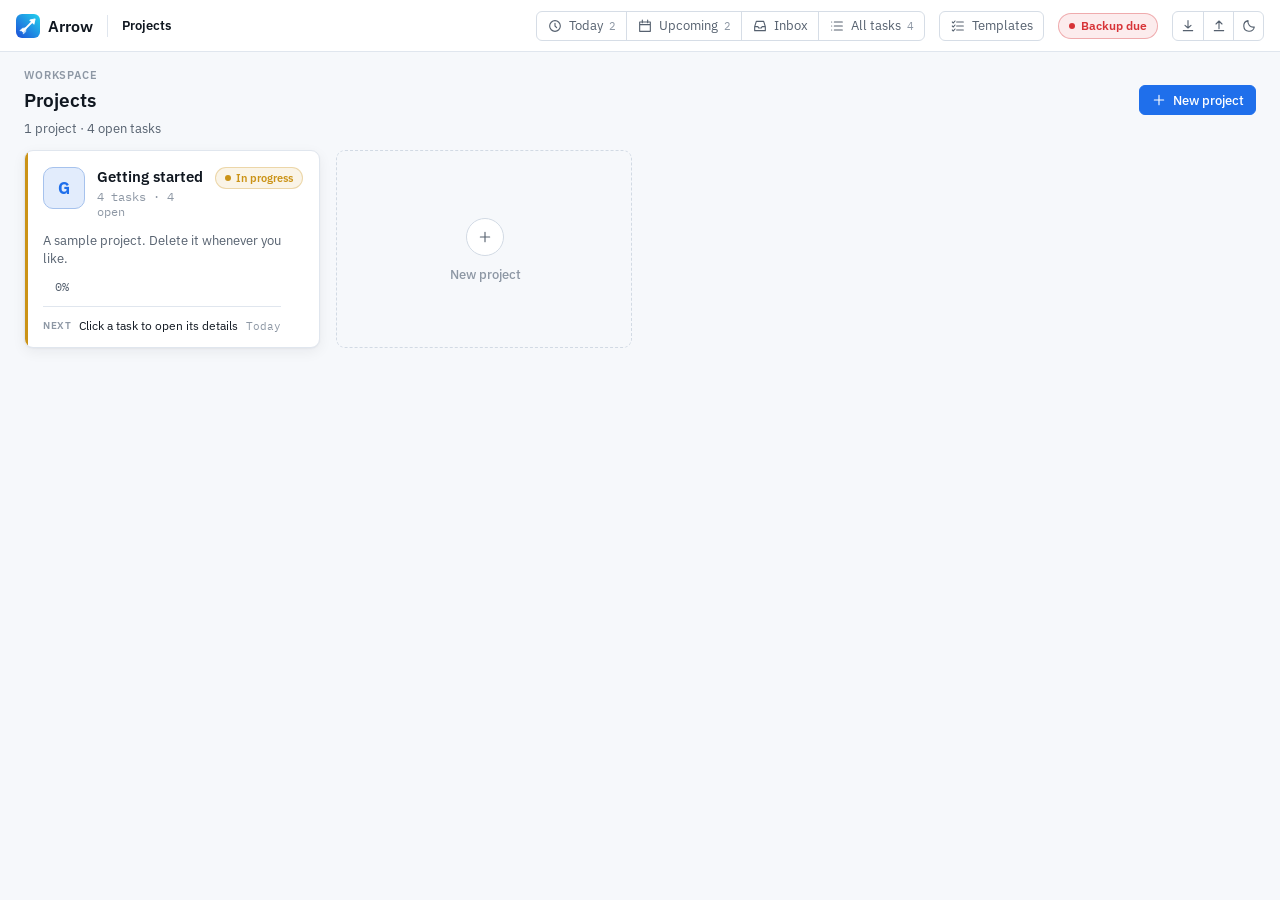
==== arrow/index.html @ cd077747 "Arrow: add effort estimates - Tasks get an Estimate and a Spent field (hours). Input accepts 4h, 1.5" ====
<!DOCTYPE html>
<html lang="en">
<head>
<meta charset="UTF-8">
<meta name="viewport" content="width=device-width, initial-scale=1.0">
<title>Arrow</title>
<link rel="icon" href="data:image/svg+xml,%3Csvg viewBox='0 0 32 32' xmlns='http://www.w3.org/2000/svg'%3E%3Cdefs%3E%3ClinearGradient id='logoGrad' x1='0' y1='1' x2='1' y2='0'%3E%3Cstop offset='0' stop-color='%231d4ed8'/%3E%3Cstop offset='1' stop-color='%2322d3ee'/%3E%3C/linearGradient%3E%3C/defs%3E%3Crect width='32' height='32' rx='8' fill='url%28%23logoGrad%29'/%3E%3Cpath d='M9.2 22.8L22 10' stroke='%23fff' stroke-width='2.4' stroke-linecap='round'/%3E%3Cpath d='M25.5 6.5l-1.6 7.2-5.6-5.6z' fill='%23fff' stroke='%23fff' stroke-width='1.2' stroke-linejoin='round'/%3E%3Cpath d='M13.8 18.2L8.2 19.2 5.2 22.2 9.2 22.8z' fill='%23fff' stroke='%23fff' stroke-width='.8' stroke-linejoin='round'/%3E%3Cpath d='M13.8 18.2L12.8 23.8 9.8 26.8 9.2 22.8z' fill='%23fff' fill-opacity='.72' stroke='%23fff' stroke-opacity='.72' stroke-width='.8' stroke-linejoin='round'/%3E%3C/svg%3E">
<!-- Arrow — offline project & task manager.
     One self-contained file: no network, no build step. Data lives in this
     browser's localStorage; use Export backup for a file copy. -->
<!-- IBM Plex Sans + Mono (latin), embedded so the app needs no network. SIL Open Font License 1.1, see FONTS-LICENSE.txt. -->
<style id="plexFonts">
@font-face{font-family:'IBM Plex Sans';font-style:normal;font-weight:400;font-display:swap;src:url([data-uri]) format('woff2');}
@font-face{font-family:'IBM Plex Sans';font-style:normal;font-weight:500;font-display:swap;src:url([data-uri]) format('woff2');}
@font-face{font-family:'IBM Plex Sans';font-style:normal;font-weight:600;font-display:swap;src:url([data-uri]) format('woff2');}
@font-face{font-family:'IBM Plex Sans';font-style:normal;font-weight:700;font-display:swap;src:url([data-uri]) format('woff2');}
@font-face{font-family:'IBM Plex Mono';font-style:normal;font-weight:400;font-display:swap;src:url([data-uri]) format('woff2');}
@font-face{font-family:'IBM Plex Mono';font-style:normal;font-weight:500;font-display:swap;src:url([data-uri]) format('woff2');}
@font-face{font-family:'IBM Plex Mono';font-style:normal;font-weight:600;font-display:swap;src:url([data-uri]) format('woff2');}
</style>
<style>
/* ============================================
   DATUM DESIGN TOKENS (shared with Axon)
   ============================================ */
:root {
  --bg:#eef2f7; --canvas:#f6f8fb; --surface:#ffffff; --surface-2:#f1f4f8; --surface-3:#e8edf3;
  --border:#e0e6ee; --border-2:#d2dae4;
  --ink:#101720; --ink-2:#56616f; --ink-3:#8d97a4;
  --accent:#1f6feb; --accent-2:#1559c4; --accent-soft:#e7f0fe; --on-accent:#ffffff;
  --ctl:#ffffff; --ctl-border:#d6dde6; --ctl-hover:#f2f5f9;
  --radius:9px; --radius-sm:6px;
  --shadow-card:0 1px 2px rgba(16,23,32,.04), 0 4px 14px rgba(16,23,32,.06);
  --shadow-pop:0 8px 30px rgba(16,23,32,.14);
  --font-sans:'IBM Plex Sans','Segoe UI',system-ui,-apple-system,Roboto,sans-serif;
  --font-mono:'IBM Plex Mono',Consolas,'Courier New',ui-monospace,monospace;

  --st-todo:#8d97a4;
  --st-doing:oklch(0.70 0.14 80);
  --st-blocked:oklch(0.60 0.20 25);
  --st-done:oklch(0.62 0.14 150);
  --pr-1:#6b8bb3; --pr-2:oklch(0.72 0.13 85); --pr-3:oklch(0.66 0.15 55); --pr-4:oklch(0.60 0.20 25);
  --danger:oklch(0.58 0.20 25);
  --st-orphan:oklch(0.58 0.16 300);
  --tree-bg:#fbfcfe; --grid-strong:rgba(31,111,235,.10); --link:#aeb9c7; --node-fill:#ffffff; --node-text:#16202c;
  --lv1-bar:oklch(0.60 0.13 150); --lv1-fill:oklch(0.95 0.045 150);
  --lv2-bar:oklch(0.58 0.15 300); --lv2-fill:oklch(0.95 0.045 300);
  --lv3-bar:oklch(0.58 0.14 245); --lv3-fill:oklch(0.95 0.045 245);
  --lv4-bar:oklch(0.60 0.11 190); --lv4-fill:oklch(0.95 0.045 190);
  --tl-weekend:rgba(16,23,32,.035); --tl-grid:rgba(16,23,32,.06);
}
[data-theme="dark"] {
  --bg:#0c1119; --canvas:#0e141d; --surface:#141c28; --surface-2:#1a2433; --surface-3:#22303f;
  --border:#26303f; --border-2:#33445a;
  --ink:#e8eef7; --ink-2:#9aabc1; --ink-3:#65758c;
  --accent:#4f9df3; --accent-2:#75b4f7; --accent-soft:rgba(79,157,243,.14); --on-accent:#08111f;
  --ctl:#1a2433; --ctl-border:#2c3a4d; --ctl-hover:#22303f;
  --shadow-card:0 1px 0 rgba(255,255,255,.03), 0 8px 26px rgba(0,0,0,.45);
  --shadow-pop:0 12px 40px rgba(0,0,0,.6);
  --st-todo:#65758c; --danger:oklch(0.68 0.18 25);
  --tree-bg:#0b1018; --grid-strong:rgba(99,150,210,.16); --link:#3a4c63; --node-fill:#16202e; --node-text:#e8eef7;
  --lv1-fill:oklch(0.30 0.06 150); --lv1-bar:oklch(0.70 0.15 150);
  --lv2-fill:oklch(0.30 0.06 300); --lv2-bar:oklch(0.70 0.16 300);
  --lv3-fill:oklch(0.30 0.06 245); --lv3-bar:oklch(0.72 0.15 245);
  --lv4-fill:oklch(0.30 0.05 190); --lv4-bar:oklch(0.72 0.12 190);
  --tl-weekend:rgba(255,255,255,.025); --tl-grid:rgba(255,255,255,.05);
}

* { margin:0; padding:0; box-sizing:border-box; }
html, body { height:100%; }
body { font-family:var(--font-sans); font-size:13px; background:var(--bg); color:var(--ink); overflow:hidden; }
button, input, select, textarea { font:inherit; color:inherit; }
.mono { font-family:var(--font-mono); }
svg.i { width:16px; height:16px; flex:none; vertical-align:middle; }

.app { display:flex; height:100vh; }

/* ---------- app bar (Axon-style header) ---------- */
.app { flex-direction:column; }
.appbar { height:52px; flex:none; display:flex; align-items:center; gap:14px; padding:0 16px; background:var(--surface); border-bottom:1px solid var(--border); min-width:0; }
.brand { display:flex; align-items:center; gap:8px; font-weight:600; font-size:16px; background:none; border:0; cursor:pointer; color:var(--ink); padding:0; }
.brand .logo { width:24px; height:24px; display:block; flex:none; }
.brand .logo svg { display:block; width:24px; height:24px; }
.vsep { width:1px; height:22px; background:var(--border); flex:none; }
.crumbs { display:flex; align-items:center; gap:8px; min-width:0; font-size:13px; color:var(--ink-2); }
.crumbs button { background:none; border:0; color:var(--ink-2); cursor:pointer; display:inline-flex; align-items:center; gap:5px; padding:4px 6px; border-radius:var(--radius-sm); white-space:nowrap; }
.crumbs button:hover { background:var(--ctl-hover); color:var(--ink); }
.crumbs .chev { color:var(--ink-3); display:inline-flex; } .crumbs .chev svg { width:13px; height:13px; }
.crumbs .cur { color:var(--ink); font-weight:600; overflow:hidden; text-overflow:ellipsis; white-space:nowrap; min-width:0; }
.appbar .grow { flex:1; }
.cluster { display:inline-flex; align-items:stretch; border:1px solid var(--ctl-border); border-radius:var(--radius-sm); background:var(--ctl); overflow:hidden; height:30px; flex:none; }
.cluster > button { border:0; background:none; display:inline-flex; align-items:center; gap:6px; padding:0 10px; color:var(--ink-2); cursor:pointer; font-size:13px; white-space:nowrap; }
.cluster > button + button { border-left:1px solid var(--ctl-border); }
.cluster > button:hover { background:var(--ctl-hover); color:var(--ink); }
.cluster > button.on { background:var(--accent-soft); color:var(--accent); font-weight:500; }
.cluster > button.ib { width:30px; padding:0; justify-content:center; }
.cluster .n { font-family:var(--font-mono); font-size:11px; color:var(--ink-3); }
.cluster .n.warn { color:var(--danger); font-weight:600; }
.cluster > button.on .n { color:var(--accent); }
.savepill { display:inline-flex; align-items:center; gap:6px; height:26px; padding:0 10px; border-radius:100px; font-size:11.5px; font-weight:600; border:1px solid color-mix(in srgb, var(--st-done) 35%, transparent); background:color-mix(in srgb, var(--st-done) 10%, transparent); color:var(--st-done); cursor:pointer; white-space:nowrap; }
.savepill::before { content:''; width:6px; height:6px; border-radius:50%; background:currentColor; }
.savepill.warn { color:var(--danger); border-color:color-mix(in srgb, var(--danger) 35%, transparent); background:color-mix(in srgb, var(--danger) 9%, transparent); }
.dot { width:10px; height:10px; border-radius:3px; flex:none; }
.cluster > button.nag { position:relative; }
.cluster > button.nag::after { content:''; position:absolute; top:5px; right:5px; width:6px; height:6px; border-radius:50%; background:var(--danger); display:none; }
.body { flex:1; display:flex; min-height:0; }

/* ---------- controls ---------- */
.btn { display:inline-flex; align-items:center; gap:6px; height:30px; padding:0 11px; border:1px solid var(--ctl-border); background:var(--ctl); border-radius:var(--radius-sm); cursor:pointer; white-space:nowrap; }
.btn:hover { background:var(--ctl-hover); }
.btn.primary { background:var(--accent); border-color:var(--accent); color:var(--on-accent); font-weight:500; }
.btn.primary:hover { background:var(--accent-2); border-color:var(--accent-2); }
.btn.ghost { border-color:transparent; background:none; color:var(--ink-2); }
.btn.ghost:hover { background:var(--ctl-hover); color:var(--ink); }
.btn.danger { color:var(--danger); }
.btn.sm { height:28px; padding:0 9px; font-size:12.5px; }
.btn.icon { width:30px; padding:0; justify-content:center; } .btn.sm.icon { width:28px; }
.btn.flex { flex:1; justify-content:center; }
.seg { display:inline-flex; border:1px solid var(--ctl-border); border-radius:var(--radius-sm); overflow:hidden; background:var(--ctl); height:30px; }
.seg button { border:0; background:none; padding:0 10px; cursor:pointer; display:inline-flex; align-items:center; gap:5px; color:var(--ink-2); }
.seg button + button { border-left:1px solid var(--ctl-border); }
.seg button.on { background:var(--accent-soft); color:var(--accent); }
.input, select.input, textarea.input { border:1px solid var(--ctl-border); background:var(--ctl); border-radius:var(--radius-sm); padding:0 9px; height:30px; outline:none; min-width:0; }
textarea.input { height:auto; padding:7px 9px; }
.input:focus { border-color:var(--accent); box-shadow:0 0 0 3px var(--accent-soft); }
textarea.input { resize:vertical; min-height:90px; line-height:1.45; width:100%; }
label.lbl { display:block; font-size:10px; font-weight:600; letter-spacing:.06em; text-transform:uppercase; color:var(--ink-3); margin-bottom:5px; }

/* ---------- main ---------- */
.main { flex:1; min-width:0; display:flex; flex-direction:column; background:var(--canvas); }
.topbar { padding:16px 24px 0; display:flex; flex-direction:column; gap:9px; }
.eyebrow { font-size:10.5px; font-weight:600; letter-spacing:.08em; text-transform:uppercase; color:var(--ink-3); margin-bottom:-6px; }
.title-row { display:flex; align-items:center; gap:10px; min-width:0; }
.title-row h1 { font-size:19px; font-weight:600; min-width:0; overflow:hidden; text-overflow:ellipsis; white-space:nowrap; }
.title-row .sub { color:var(--ink-2); font-size:12.5px; white-space:nowrap; }
.head-sub { color:var(--ink-2); font-size:12.5px; margin-top:-4px; }
.title-row .spacer { flex:1; }
.proj-line { display:flex; flex-wrap:wrap; align-items:center; gap:6px 18px; }
.proj-desc { color:var(--ink-2); font-size:12.5px; line-height:1.45; overflow:hidden; text-overflow:ellipsis; white-space:nowrap; max-width:60ch; }
.progress { display:flex; align-items:center; gap:10px; font-size:12px; color:var(--ink-3); font-family:var(--font-mono); }
.progress .bar { display:block; width:160px; height:4px; border-radius:2px; background:var(--surface-3); overflow:hidden; }
.progress .bar > span { display:block; height:100%; background:var(--st-done); }
.tools { display:flex; flex-wrap:wrap; align-items:center; gap:10px; margin-top:4px; padding-bottom:12px; border-bottom:1px solid var(--border); }
.tools > * { align-self:center; }
.tools .search { flex:1; min-width:160px; max-width:320px; position:relative; }
.tools .search input { width:100%; padding-left:30px; }
.tools .search svg { position:absolute; left:9px; top:50%; transform:translateY(-50%); color:var(--ink-3); }
.check-lbl { display:inline-flex; align-items:center; gap:6px; font-size:13px; color:var(--ink-2); cursor:pointer; user-select:none; }

.content { flex:1; overflow:auto; padding:14px 24px 24px; min-height:0; }
.quick { display:flex; gap:8px; margin-bottom:14px; }
.quick input { flex:1; height:34px; padding:0 12px; }
.hint { font-size:12px; color:var(--ink-3); margin:-8px 0 14px; }
.hint code { font-family:var(--font-mono); background:var(--surface-3); padding:0 4px; border-radius:3px; }

/* list */
.group { margin-bottom:18px; }
.group-h { display:flex; align-items:center; gap:8px; font-size:12px; font-weight:600; text-transform:uppercase; letter-spacing:.05em; color:var(--ink-2); padding:0 4px 6px; }
.group-h .n { font-family:var(--font-mono); color:var(--ink-3); font-weight:400; }
.group-h.overdue { color:var(--danger); }
.rows { background:var(--surface); border:1px solid var(--border); border-radius:var(--radius); box-shadow:var(--shadow-card); overflow:hidden; }
.row { display:flex; align-items:center; gap:12px; padding:9px 12px; cursor:pointer; border-top:1px solid var(--border); }
.row:first-child { border-top:0; }
.row:hover { background:var(--surface-2); }
.row.sel { background:var(--accent-soft); }
.row.done .row-title { color:var(--ink-3); text-decoration:line-through; }
.check { width:18px; height:18px; flex:none; border:1.6px solid var(--border-2); border-radius:50%; background:none; cursor:pointer; display:grid; place-items:center; color:transparent; }
.check:hover { border-color:var(--st-done); color:var(--st-done); }
.check.on { background:var(--st-done); border-color:var(--st-done); color:#fff; }
.check svg { width:12px; height:12px; }
.row-main { flex:1; min-width:0; }
.row-title { overflow:hidden; text-overflow:ellipsis; white-space:nowrap; }
.meta { display:flex; flex-wrap:wrap; align-items:center; gap:4px 10px; margin-top:3px; font-size:12px; color:var(--ink-3); }
.meta .due { font-family:var(--font-mono); }
.meta .due.over { color:var(--danger); font-weight:500; }
.meta .due.today { color:var(--accent); font-weight:500; }
.chip { display:inline-flex; align-items:center; gap:5px; max-width:180px; }
.chip span { overflow:hidden; text-overflow:ellipsis; white-space:nowrap; }
.tag { color:var(--accent); }
.prio { font-size:11px; font-weight:600; padding:2px 7px; border-radius:10px; white-space:nowrap; }
.prio.p1 { color:var(--pr-1); background:color-mix(in srgb, var(--pr-1) 14%, transparent); }
.prio.p2 { color:var(--pr-2); background:color-mix(in srgb, var(--pr-2) 16%, transparent); }
.prio.p3 { color:var(--pr-3); background:color-mix(in srgb, var(--pr-3) 16%, transparent); }
.prio.p4 { color:var(--pr-4); background:color-mix(in srgb, var(--pr-4) 16%, transparent); }
.pill { display:inline-flex; align-items:center; gap:5px; font-size:12px; color:var(--ink-2); white-space:nowrap; }
.pill::before { content:''; width:8px; height:8px; border-radius:50%; background:var(--c); }
.st-todo { --c:var(--st-todo); } .st-doing { --c:var(--st-doing); } .st-blocked { --c:var(--st-blocked); } .st-done { --c:var(--st-done); }

/* board */
.board { display:grid; grid-template-columns:repeat(4, minmax(220px, 1fr)); gap:14px; align-items:start; min-width:920px; }
.col { background:var(--surface-2); border:1px solid var(--border); border-radius:var(--radius); padding:10px; min-height:140px; }
.col.drop { border-color:var(--accent); background:var(--accent-soft); }
.col-h { display:flex; align-items:center; justify-content:space-between; padding:0 2px 8px; font-weight:600; font-size:13px; }
.col-h .n { font-family:var(--font-mono); color:var(--ink-3); font-weight:400; }
.card { background:var(--surface); border:1px solid var(--border); border-left:3px solid var(--pc, var(--border-2)); border-radius:var(--radius-sm); padding:9px 10px; margin-bottom:8px; cursor:grab; box-shadow:var(--shadow-card); }
.card:hover { border-color:var(--border-2); border-left-color:var(--pc, var(--border-2)); }
.card.dragging { opacity:.45; }
.card .t { line-height:1.35; word-break:break-word; }
.card.done .t { color:var(--ink-3); text-decoration:line-through; }
.card .meta { margin-top:6px; }

.empty { text-align:center; color:var(--ink-3); padding:50px 20px; }
.empty .big { font-size:15px; color:var(--ink-2); margin-bottom:6px; }

/* ---------- drawer ---------- */
.drawer { width:400px; flex:none; overflow:hidden; background:var(--surface); border-left:1px solid var(--border); display:none; flex-direction:column; min-height:0; }
.drawer.open { display:flex; }
.drawer-h { display:flex; align-items:center; gap:6px; padding:12px 14px; border-bottom:1px solid var(--border); }
.drawer-h .spacer { flex:1; }
.drawer-b { padding:16px; overflow-y:auto; display:flex; flex-direction:column; gap:14px; }
.drawer-b > * { flex-shrink:0; }   /* long checklists scroll instead of squashing the title */
.title-input { width:100%; font-size:17px; font-weight:600; border:1px solid transparent; background:none; border-radius:var(--radius-sm); padding:5px 7px; margin:-5px -7px 0; outline:none; resize:none; line-height:1.35; }
.title-input:hover { border-color:var(--ctl-border); }
.title-input:focus { border-color:var(--accent); box-shadow:0 0 0 3px var(--accent-soft); }
.grid2 { display:grid; grid-template-columns:1fr 1fr; gap:12px; }
.grid2 .input { width:100%; }
.sub-list { display:flex; flex-direction:column; gap:2px; }
.sub { display:flex; align-items:center; gap:8px; padding:3px 0; }
.sub input[type=text] { flex:1; border:1px solid transparent; background:none; padding:4px 6px; border-radius:var(--radius-sm); outline:none; }
.sub input[type=text]:focus { border-color:var(--accent); }
.sub.done input[type=text] { color:var(--ink-3); text-decoration:line-through; }
.sub .x { opacity:0; }
.sub:hover .x { opacity:1; }
.stamp { font-size:12px; color:var(--ink-3); font-family:var(--font-mono); line-height:1.6; }

/* ---------- modal / toast ---------- */
.backdrop { position:fixed; inset:0; background:rgba(10,15,25,.45); display:none; align-items:flex-start; justify-content:center; padding:10vh 16px 16px; z-index:20; }
.backdrop.open { display:flex; }
.modal { background:var(--surface); border:1px solid var(--border); border-radius:12px; box-shadow:var(--shadow-pop); width:100%; max-width:440px; padding:20px; display:flex; flex-direction:column; gap:14px; }
.modal h2 { font-size:16px; }
.modal .input { width:100%; }
.modal .actions { display:flex; justify-content:flex-end; gap:8px; }
.swatches { display:flex; flex-wrap:wrap; gap:8px; }
.swatch { width:26px; height:26px; border-radius:7px; border:2px solid transparent; cursor:pointer; }
.swatch.on { border-color:var(--ink); }
.toast { position:fixed; bottom:20px; left:50%; transform:translateX(-50%) translateY(20px); background:var(--ink); color:var(--surface); padding:9px 16px; border-radius:8px; font-size:13px; opacity:0; pointer-events:none; transition:.2s; z-index:30; display:flex; gap:12px; align-items:center; }
.toast.show { opacity:1; transform:translateX(-50%); pointer-events:auto; }
.toast button { background:none; border:0; color:var(--accent-2); font-weight:600; cursor:pointer; }
.kbd { font-family:var(--font-mono); font-size:11px; border:1px solid var(--border-2); border-bottom-width:2px; border-radius:4px; padding:0 4px; color:var(--ink-3); }



/* ---------- projects overview (Axon project cards) ---------- */
.pgrid { display:grid; grid-template-columns:repeat(auto-fill, minmax(290px, 1fr)); gap:16px; }
.pcard { position:relative; display:flex; flex-direction:column; gap:12px; text-align:left; background:var(--surface); border:1px solid var(--border); border-radius:var(--radius); padding:16px 16px 14px 18px; box-shadow:var(--shadow-card); cursor:pointer; min-height:178px; overflow:hidden; transition:transform .15s, box-shadow .15s; }
.pcard::before { content:''; position:absolute; left:0; top:0; bottom:0; width:3px; background:var(--sc); }
.pcard:hover { transform:translateY(-3px); box-shadow:var(--shadow-pop); }
.pcard.archived { opacity:.6; }
.pc-top { display:flex; align-items:flex-start; gap:12px; }
.pc-tile { width:42px; height:42px; border-radius:10px; flex:none; display:grid; place-items:center; background:color-mix(in srgb, var(--pc) 13%, var(--surface)); border:1px solid color-mix(in srgb, var(--pc) 30%, var(--border)); color:var(--pc); font-weight:700; font-size:17px; }
.pc-id { flex:1; min-width:0; }
.pc-name { font-weight:600; font-size:15px; overflow:hidden; text-overflow:ellipsis; white-space:nowrap; color:var(--ink); }
.pc-meta { font-family:var(--font-mono); font-size:11.5px; color:var(--ink-3); margin-top:3px; }
.spill { display:inline-flex; align-items:center; gap:5px; height:22px; padding:0 9px; border-radius:100px; font-size:11px; font-weight:600; white-space:nowrap; color:var(--sc); background:color-mix(in srgb, var(--sc) 10%, transparent); border:1px solid color-mix(in srgb, var(--sc) 30%, transparent); flex:none; }
.spill::before { content:''; width:6px; height:6px; border-radius:50%; background:currentColor; }
.pc-desc { color:var(--ink-2); font-size:12.5px; line-height:1.45; display:-webkit-box; -webkit-line-clamp:2; -webkit-box-orient:vertical; overflow:hidden; }
.pc-desc.muted { color:var(--ink-3); }
.pc-prog { display:flex; align-items:center; gap:12px; }
.pc-prog .bar { flex:1; height:4px; border-radius:2px; background:var(--surface-3); overflow:hidden; }
.pc-prog .bar span { display:block; height:100%; background:var(--sc); border-radius:2px; }
.pc-prog .pct { font-family:var(--font-mono); font-size:11.5px; color:var(--ink-2); }
.pc-foot { display:flex; align-items:center; gap:8px; font-size:12px; border-top:1px solid var(--border); padding-top:11px; margin-top:auto; min-width:0; color:var(--ink-2); }
.pc-foot .lbl { font-size:10px; text-transform:uppercase; letter-spacing:.06em; color:var(--ink-3); font-weight:600; }
.pc-foot .tt { flex:1; min-width:0; overflow:hidden; text-overflow:ellipsis; white-space:nowrap; color:var(--ink); }
.pc-foot .due { font-family:var(--font-mono); font-size:11px; color:var(--ink-3); }
.pc-foot .due.over { color:var(--danger); font-weight:600; }
.pc-foot.muted .tt { color:var(--ink-3); }
.pnew { align-items:center; justify-content:center; gap:10px; border:1.5px dashed var(--border-2); box-shadow:none; background:transparent; color:var(--ink-3); font-weight:500; }
.pnew::before { display:none; }
.pnew .plus { width:38px; height:38px; border-radius:50%; border:1px solid var(--border-2); display:grid; place-items:center; color:var(--ink-2); background:var(--surface); }
.pnew:hover { border-color:var(--accent); color:var(--accent); transform:none; box-shadow:none; }
.inbox-note { margin-top:18px; display:flex; align-items:center; gap:8px; background:none; border:0; color:var(--ink-2); cursor:pointer; font-size:12.5px; padding:4px; }
.inbox-note u { color:var(--accent); }
.sec-h { font-size:10.5px; font-weight:600; letter-spacing:.08em; text-transform:uppercase; color:var(--ink-3); margin:26px 0 10px; }
.quick-proj { max-width:200px; flex:none; height:34px; }
.eff { display:inline-flex; align-items:center; gap:3px; font-family:var(--font-mono); color:var(--ink-2); }
.eff.over { color:var(--danger); font-weight:600; }
.effline { display:inline-flex; align-items:center; gap:6px; font-size:12px; color:var(--ink-2); font-family:var(--font-mono); }
.effline b { color:var(--ink); font-weight:600; } .effline .over { color:var(--danger); }
.ph-c { line-height:1.3; text-align:right; }
.tnode .t2 .over { fill:var(--danger); font-weight:600; }
.wait { display:inline-flex; align-items:center; gap:4px; color:var(--pr-3); font-weight:500; max-width:260px; overflow:hidden; text-overflow:ellipsis; white-space:nowrap; }
.row.waiting .row-title { color:var(--ink-2); }
.wait-banner { display:flex; align-items:center; gap:8px; font-size:12.5px; color:var(--pr-3); background:color-mix(in srgb, var(--pr-3) 9%, transparent); border:1px solid color-mix(in srgb, var(--pr-3) 28%, transparent); border-radius:var(--radius-sm); padding:7px 10px; margin-bottom:6px; }
.dep-list { display:flex; flex-direction:column; gap:2px; }
.dep { display:flex; align-items:center; gap:8px; padding:3px 0; min-width:0; }
.dep .pill::before { width:8px; height:8px; }
.dep-t { flex:1; min-width:0; text-align:left; background:none; border:0; cursor:pointer; padding:4px 0; overflow:hidden; text-overflow:ellipsis; white-space:nowrap; color:var(--ink); }
.dep-t:hover { color:var(--accent); text-decoration:underline; }
.dep.done .dep-t { color:var(--ink-3); text-decoration:line-through; }
.dep-where { font-size:11px; color:var(--ink-3); white-space:nowrap; max-width:40%; overflow:hidden; text-overflow:ellipsis; }
.dep .x { opacity:0; } .dep:hover .x { opacity:1; }
.tdep { fill:none; stroke:var(--pr-3); stroke-width:1.6; stroke-dasharray:5 4; stroke-linecap:round; }
.tdep.done { stroke:var(--st-done); opacity:.6; }
.dep-head { fill:var(--pr-3); } .dep-head.done { fill:var(--st-done); }
.ttask.waiting .n-edge { stroke:var(--pr-3); stroke-dasharray:4 3; }
.tnode .t2 .wt { fill:var(--pr-3); font-weight:600; }
.lg-dep { display:inline-flex; align-items:center; gap:6px; margin-left:6px; }
.phases { display:flex; align-items:center; gap:6px; overflow-x:auto; padding:2px 0 4px; scrollbar-width:thin; }
.ph { display:inline-flex; align-items:center; gap:9px; height:40px; padding:0 12px 0 8px; border:1px solid var(--border); border-radius:var(--radius-sm); background:var(--surface); cursor:pointer; color:var(--ink-2); flex:none; box-shadow:0 1px 2px rgba(16,23,32,.04); }
.ph:hover { border-color:var(--border-2); color:var(--ink); }
.ph.on { border-color:var(--accent); box-shadow:0 0 0 3px var(--accent-soft); color:var(--ink); }
.ph.all, .ph.none { padding:0 12px; font-size:12.5px; }
.ph-n { width:22px; height:22px; border-radius:50%; display:grid; place-items:center; font-family:var(--font-mono); font-size:11px; font-weight:600; background:var(--surface-3); color:var(--ink-2); flex:none; }
.ph.cur .ph-n { background:var(--accent); color:#fff; }
.ph.done .ph-n { background:var(--st-done); color:#fff; }
.ph.blocked:not(.done) .ph-n { background:color-mix(in srgb, var(--st-blocked) 15%, transparent); color:var(--st-blocked); }
.ph-body { display:flex; flex-direction:column; gap:4px; min-width:70px; }
.ph-name { font-size:12.5px; font-weight:600; color:var(--ink); white-space:nowrap; text-align:left; }
.ph-bar { display:block; height:3px; border-radius:2px; background:var(--surface-3); overflow:hidden; }
.ph-bar > span { display:block; height:100%; background:var(--st-done); }
.ph-c { font-family:var(--font-mono); font-size:11px; color:var(--ink-3); }
.ph-arrow { color:var(--ink-3); display:inline-flex; flex:none; } .ph-arrow svg { width:13px; height:13px; }
.phase-chip { display:inline-flex; align-items:center; gap:4px; color:var(--lv2-bar); font-weight:500; }
.ph-rows { display:flex; flex-direction:column; gap:6px; }
.ph-row { display:flex; align-items:center; gap:6px; } .ph-row .input { flex:1; }
.ph-add { display:flex; gap:8px; } .ph-add .input { flex:1; }
.btn:disabled { opacity:.35; cursor:default; }
.tcard { min-height:150px; }
.tcard .pc-tile { background:var(--accent-soft); border-color:color-mix(in srgb, var(--accent) 25%, var(--border)); color:var(--accent); }
.tpl-prev { list-style:none; display:flex; flex-direction:column; gap:5px; font-size:12.5px; color:var(--ink-2); }
.tpl-prev li { display:flex; gap:8px; align-items:baseline; overflow:hidden; white-space:nowrap; text-overflow:ellipsis; }
.tpl-prev li::before { content:''; width:10px; height:10px; border:1.4px solid var(--border-2); border-radius:3px; flex:none; transform:translateY(1px); }
.tpl-prev li.more { color:var(--ink-3); } .tpl-prev li.more::before { display:none; }
.tpl-row { display:flex; gap:8px; margin-top:8px; } .tpl-row select { flex:1; min-width:0; }
.modal.wide { max-width:600px; }
textarea.mono { font-family:var(--font-mono); font-size:12.5px; line-height:1.6; }
.lbl-note { text-transform:none; letter-spacing:0; font-weight:400; color:var(--ink-3); margin-left:6px; }
.radios { display:flex; flex-direction:column; gap:10px; }
.radios label { display:flex; gap:10px; align-items:flex-start; padding:10px 12px; border:1px solid var(--border); border-radius:var(--radius-sm); cursor:pointer; font-size:13px; }
.radios label:has(input:checked) { border-color:var(--accent); background:var(--accent-soft); }
.radios input { margin-top:3px; }

/* ---------- timeline (Gantt) ---------- */
.tl { display:grid; grid-template-columns:260px minmax(0, 1fr); border:1px solid var(--border); border-radius:var(--radius); background:var(--surface); overflow:hidden; }
.tl-left { border-right:1px solid var(--border); background:var(--surface); min-width:0; }
.tl-head-l { height:50px; display:flex; align-items:flex-end; padding:0 12px 8px; font-size:10px; font-weight:600; letter-spacing:.08em; text-transform:uppercase; color:var(--ink-3); border-bottom:1px solid var(--border); }
.tl-row { height:var(--row); display:flex; align-items:center; gap:8px; padding:0 12px; border-bottom:1px solid var(--border); font-size:12.5px; min-width:0; }
.tl-row.t { cursor:pointer; } .tl-row.t:hover { background:var(--surface-2); } .tl-row.sel { background:var(--accent-soft); }
.tl-row.g { background:var(--surface-2); font-weight:600; color:var(--ink); }
.tl-row.g[data-view] { cursor:pointer; }
.tl-gdot { width:10px; height:10px; border-radius:3px; background:var(--c); flex:none; }
.tl-name { flex:1; min-width:0; overflow:hidden; text-overflow:ellipsis; white-space:nowrap; }
.tl-name.done { color:var(--ink-3); text-decoration:line-through; }
.tl-rng { font-family:var(--font-mono); font-size:10.5px; font-weight:400; color:var(--ink-3); white-space:nowrap; }
.tl-wait { color:var(--pr-3); display:inline-flex; }
.tl-right { overflow-x:auto; overflow-y:hidden; min-width:0; }
.tl-canvas { position:relative; }
.tl-head { height:50px; position:relative; border-bottom:1px solid var(--border); background:var(--surface); }
.tl-months { position:relative; height:22px; border-bottom:1px solid var(--border); }
.tl-m { position:absolute; top:0; height:22px; line-height:22px; padding-left:8px; font-size:11px; font-weight:600; color:var(--ink-2); border-left:1px solid var(--border); white-space:nowrap; overflow:hidden; }
.tl-ticks { position:relative; height:27px; }
.tl-d, .tl-w { position:absolute; top:0; height:27px; display:flex; flex-direction:column; align-items:center; justify-content:center; font-family:var(--font-mono); font-size:10.5px; color:var(--ink-2); line-height:1.1; }
.tl-d i { font-style:normal; font-size:9px; color:var(--ink-3); }
.tl-d.we { color:var(--ink-3); background:var(--tl-weekend); }
.tl-d.today { color:var(--accent); font-weight:700; } .tl-d.today i { color:var(--accent); }
.tl-w { align-items:flex-start; padding-left:5px; border-left:1px solid var(--border); }
.tl-body { position:relative; background-color:var(--tree-bg);
  background-image:repeating-linear-gradient(to bottom, transparent 0 calc(var(--row) - 1px), var(--border) calc(var(--row) - 1px) var(--row)); }
.tl-body.tl-day { background-image:repeating-linear-gradient(to bottom, transparent 0 calc(var(--row) - 1px), var(--border) calc(var(--row) - 1px) var(--row)),
  repeating-linear-gradient(90deg, transparent 0 calc(var(--ppd) * 5), var(--tl-weekend) calc(var(--ppd) * 5) calc(var(--ppd) * 7)),
  repeating-linear-gradient(90deg, var(--tl-grid) 0 1px, transparent 1px var(--ppd)); }
.tl-body.tl-week { background-image:repeating-linear-gradient(to bottom, transparent 0 calc(var(--row) - 1px), var(--border) calc(var(--row) - 1px) var(--row)),
  repeating-linear-gradient(90deg, transparent 0 calc(var(--ppd) * 5), var(--tl-weekend) calc(var(--ppd) * 5) calc(var(--ppd) * 7)),
  repeating-linear-gradient(90deg, var(--tl-grid) 0 1px, transparent 1px calc(var(--ppd) * 7)); }
.tl-gbar { position:absolute; height:9px; border-radius:3px; background:color-mix(in srgb, var(--c) 55%, transparent); border:1px solid var(--c); }
.tl-bar { position:absolute; height:22px; border-radius:6px; border:1px solid var(--c); background:color-mix(in srgb, var(--c) 16%, var(--node-fill)); cursor:grab; overflow:hidden; display:flex; align-items:center; box-shadow:0 1px 2px rgba(16,23,32,.06); touch-action:none; user-select:none; z-index:2; }
.tl-bar.st-todo { --c:var(--lv3-bar); }
.tl-bar.dragging { cursor:grabbing; opacity:.85; box-shadow:var(--shadow-pop); z-index:5; }
.tl-bar.sel { outline:2px solid var(--accent); outline-offset:1px; }
.tl-bar.waiting { border-style:dashed; border-color:var(--pr-3); }
.tl-bar.over { box-shadow:inset -3px 0 0 var(--danger); }
.tl-bar.conflict { border-color:var(--danger); border-style:solid; }
.tl-bar.st-done { opacity:.7; }
.tl-prog { position:absolute; left:0; top:0; bottom:0; background:color-mix(in srgb, var(--c) 45%, transparent); pointer-events:none; }
.tl-lab { position:relative; padding:0 9px; font-size:11.5px; font-weight:600; color:var(--node-text); white-space:nowrap; overflow:hidden; text-overflow:ellipsis; pointer-events:none; }
.tl-out { position:absolute; height:22px; line-height:22px; font-size:11.5px; color:var(--ink-2); white-space:nowrap; pointer-events:none; z-index:1; }
.tl-out.conflict, .tl-bar.conflict .tl-lab { color:var(--danger); }
.tl-h { position:absolute; top:0; bottom:0; width:8px; cursor:ew-resize; z-index:1; }
.tl-h.l { left:0; } .tl-h.r { right:0; }
.tl-bar:hover .tl-h::after { content:''; position:absolute; top:6px; bottom:6px; left:3px; width:2px; border-radius:1px; background:var(--c); }
.tl-set { position:absolute; height:22px; padding:0 9px; border:1px dashed var(--border-2); border-radius:6px; background:var(--surface); color:var(--ink-3); font-size:11.5px; cursor:pointer; z-index:2; }
.tl-set:hover { border-color:var(--accent); color:var(--accent); }
.tl-deps { position:absolute; left:0; top:0; pointer-events:none; z-index:3; overflow:visible; }
.tl-dep { fill:none; stroke:var(--pr-3); stroke-width:1.5; stroke-linejoin:round; }
.tl-dep.done { stroke:var(--st-done); opacity:.6; } .tl-dep.bad { stroke:var(--danger); stroke-width:1.8; }
.tl-head-a { fill:var(--pr-3); } .tl-head-a.bad { fill:var(--danger); }
.tl-today { position:absolute; top:0; bottom:0; width:0; border-left:2px solid var(--accent); z-index:4; pointer-events:none; }
.tl-today span { position:absolute; top:-46px; left:-1px; transform:translateX(-50%); font-size:9.5px; font-weight:700; color:#fff; background:var(--accent); border-radius:4px; padding:1px 5px; white-space:nowrap; }
.tl-hint { margin-top:8px; font-size:11.5px; color:var(--ink-3); display:flex; align-items:center; gap:6px; flex-wrap:wrap; }
.tl-key { display:inline-block; width:18px; height:0; border-top:2px solid var(--danger); }
@media (max-width: 760px) { .tl { grid-template-columns:130px minmax(0, 1fr); } .tl-rng { display:none; } }

/* ---------- tree view (Axon node style) ---------- */
.tree-wrap { position:relative; display:flex; flex-direction:column; border:1px solid var(--border); border-radius:var(--radius); background:var(--tree-bg); overflow:hidden; min-height:360px; }
#treeSvg { display:block; width:100%; flex:1; min-height:0; cursor:grab; touch-action:none; user-select:none; -webkit-user-select:none; }
#treeSvg.panning { cursor:grabbing; }
.tree-dot { fill:var(--grid-strong); }
.tree-legend { display:flex; flex-wrap:wrap; align-items:center; gap:6px 14px; padding:9px 14px; font-size:11px; color:var(--ink-2); background:var(--surface); border-bottom:1px solid var(--border); }
.tree-legend .lg-h { font-size:10px; font-weight:600; letter-spacing:.08em; text-transform:uppercase; color:var(--ink-3); margin-left:6px; }
.tree-legend .lg-h:first-child { margin-left:0; }
.tree-legend i { display:inline-block; width:11px; height:11px; border-radius:3px; margin-right:6px; vertical-align:-2px; background:var(--c); }
.tree-legend i.lv1 { background:var(--lv1-bar); } .tree-legend i.lv2 { background:var(--lv2-bar); } .tree-legend i.lv3 { background:var(--lv3-bar); } .tree-legend i.lv4 { background:var(--lv4-bar); }
.tree-legend .hint-k { margin-left:auto; color:var(--ink-3); }
.tree-zoom { position:absolute; left:12px; bottom:12px; display:flex; flex-direction:column; background:var(--surface); border:1px solid var(--border-2); border-radius:var(--radius-sm); box-shadow:var(--shadow-card); overflow:hidden; }
.tree-zoom button { width:32px; height:32px; border:0; background:none; color:var(--ink-2); cursor:pointer; display:grid; place-items:center; }
.tree-zoom button + button { border-top:1px solid var(--border); }
.tree-zoom button:hover { background:var(--ctl-hover); color:var(--ink); }
.tlink { fill:none; stroke:var(--link); stroke-width:1.6; stroke-linecap:round; }
.tlevel rect { fill:var(--surface); stroke:var(--border-2); }
.tlevel text { font-size:11px; font-weight:600; fill:var(--ink-2); font-family:var(--font-sans); }
.tlevel .ticon { color:var(--ink-3); }
.ticon path { fill:none; stroke:currentColor; stroke-width:2; stroke-linecap:round; stroke-linejoin:round; }
.tnode { cursor:pointer; }
.tnode text { font-family:var(--font-sans); }
.tnode .n-bar { fill:var(--bar); }
.tnode .n-fill { fill:var(--fill); }
.tnode .n-edge { fill:none; stroke:var(--border-2); stroke-width:1; }
.tnode { filter:drop-shadow(0 1px 1.5px rgba(16,23,32,.06)); }
.tnode:hover .n-edge { stroke:var(--accent); }
.tnode.sel .n-edge { stroke:var(--accent); stroke-width:2; }
.troot.here { cursor:default; } .troot.here:hover .n-edge { stroke:var(--border-2); }
.tnode .t1 { font-size:12.5px; font-weight:600; fill:var(--node-text); }
.troot .t1 { font-size:13.5px; }
.tsub .t1 { font-size:12px; font-weight:500; }
.tnode .t2 { font-size:10px; fill:var(--ink-3); font-family:var(--font-mono); }
.tnode .t2 .over { fill:var(--danger); font-weight:600; } .tnode .t2 .today { fill:var(--accent); font-weight:600; } .tnode .t2 .sep { fill:var(--ink-3); }
.tnode .t2 .pr.p1 { fill:var(--pr-1); } .tnode .t2 .pr.p2 { fill:var(--pr-2); } .tnode .t2 .pr.p3 { fill:var(--pr-3); } .tnode .t2 .pr.p4 { fill:var(--pr-4); font-weight:600; }
.tnode.done .t1 { fill:var(--ink-3); text-decoration:line-through; }
.tnode.done .n-fill { fill:color-mix(in srgb, var(--fill) 45%, var(--node-fill)); }
.tnode.done .n-bar { opacity:.55; }
.tdot .hit { fill:transparent; }
.tdot .d { fill:var(--c); stroke:var(--node-fill); stroke-width:1.2; }
.tdot:hover .d { r:5.5; }
.tdot:hover .hit { fill:color-mix(in srgb, var(--c) 14%, transparent); }
.tseq rect { fill:var(--accent); stroke:var(--tree-bg); stroke-width:1.5; }
.tphase { cursor:default; } .tphase:hover .n-edge { stroke:var(--border-2); }
.tphase .t1 { font-size:13px; }
.tseq text { font-size:10px; font-weight:600; fill:#fff; font-family:var(--font-mono); }
.ttoggle { cursor:pointer; }
.ttoggle circle { fill:var(--surface); stroke:var(--accent); stroke-width:1.4; }
.ttoggle text { font-size:10.5px; font-weight:700; fill:var(--accent); font-family:var(--font-mono); }
.ttoggle:hover circle { fill:var(--accent-soft); }
@media (max-width: 760px) { .tree-legend .hint-k { display:none; } }

/* ---------- narrow screens ---------- */
@media (max-width: 900px) {
  .drawer { position:fixed; inset:0 0 0 auto; width:min(420px, 100%); z-index:15; box-shadow:var(--shadow-pop); }
}
@media (max-width: 760px) {
  .appbar { gap:8px; padding:0 10px; }
  .brand .word, .appbar .vsep, .crumbs .hide-sm, .cluster .lbl-sm { display:none; }
  .savepill { display:none; } .cluster > button.nag::after { display:block; }
  .cluster .n { display:none; } .cluster > button { padding:0 7px; } .cluster > button.ib { width:28px; }
  .topbar, .content { padding-left:16px; padding-right:16px; }
  .tools .search { max-width:none; flex-basis:100%; }
  .hint { display:none; }
  .quick { flex-wrap:wrap; }
  .quick-proj { max-width:none; flex-basis:100%; }
  .pgrid { grid-template-columns:1fr; }
}
</style>
</head>
<body>
<div class="app">
  <header class="appbar" id="appbar"></header>
  <div class="body">
    <main class="main">
      <header class="topbar" id="topbar"></header>
      <section class="content" id="content"></section>
    </main>
    <aside class="drawer" id="drawer"></aside>
  </div>
</div>
<div class="backdrop" id="modal"></div>
<div class="toast" id="toast"></div>
<input type="file" id="importInput" accept=".json,application/json" hidden>

<script>
'use strict';
// ============================================================
// CONSTANTS
// ============================================================
const STORE_KEY = 'axonTasks.v1'; // kept from when the app was called Axon Tasks: changing it would hide existing data
const STATUSES = [
  { id: 'todo', label: 'To do' },
  { id: 'doing', label: 'In progress' },
  { id: 'blocked', label: 'Blocked' },
  { id: 'done', label: 'Done' }
];
const PRIORITIES = ['None', 'Low', 'Medium', 'High', 'Urgent'];
const PROJECT_COLORS = ['#1f6feb', '#2e9e5b', '#8250df', '#d97706', '#dc2626', '#0e9aa7', '#db2777', '#64748b'];
const WEEKDAYS = ['sun', 'mon', 'tue', 'wed', 'thu', 'fri', 'sat'];
const BACKUP_NAG_DAYS = 7;

const ICON = {
  today: 'M12 4a8 8 0 1 0 0 16 8 8 0 0 0 0-16z M12 8v4l2.5 2.5',
  upcoming: 'M4 6h16v14H4z M4 10h16 M8 3v4 M16 3v4',
  inbox: 'M4 13l2.5-8h11l2.5 8v6H4z M4 13h5l1 2h4l1-2h5',
  all: 'M8 6h12 M8 12h12 M8 18h12 M4 6h.01 M4 12h.01 M4 18h.01',
  plus: 'M12 5v14 M5 12h14',
  search: 'M11 4a7 7 0 1 0 0 14 7 7 0 0 0 0-14z M21 21l-4.5-4.5',
  list: 'M4 6h16 M4 12h16 M4 18h16',
  board: 'M4 4h4v16H4z M10 4h4v10h-4z M16 4h4v13h-4z',
  tree: 'M3 10h5v4H3z M16 4h5v4h-5z M16 16h5v4h-5z M8 12h4 M12 6v12 M12 6h4 M12 18h4',
  check: 'M5 12.5l4.5 4.5L19 7.5',
  close: 'M6 6l12 12 M18 6 6 18',
  trash: 'M4 7h16 M9 7V5h6v2 M6 7l1 13h10l1-13',
  copy: 'M9 9h10v10H9z M5 15V5h10',
  edit: 'M4 20h4L18.5 9.5a2.1 2.1 0 0 0-3-3L5 17v3z M13.5 6.5l3 3',
  archive: 'M4 5h16v4H4z M6 9v10h12V9 M10 13h4',
  download: 'M12 4v11 M7.5 11l4.5 4 4.5-4 M5 19h14',
  upload: 'M12 16V5 M7.5 9 12 4.5 16.5 9 M5 19h14',
  sun: 'M12 8a4 4 0 1 0 0 8 4 4 0 0 0 0-8z M12 2.5v2 M12 19.5v2 M2.5 12h2 M19.5 12h2 M5 5l1.4 1.4 M17.6 17.6 19 19 M19 5l-1.4 1.4 M6.4 17.6 5 19',
  moon: 'M20 13.5A8 8 0 0 1 10.5 4 8 8 0 1 0 20 13.5z',
  menu: 'M4 7h16 M4 12h16 M4 17h16',
  clock: 'M12 4a8 8 0 1 0 0 16 8 8 0 0 0 0-16z M12 8v4l3 2',
  gantt: 'M4 4v16h16 M7 7h6 M10 11h7 M8 15h5',
  link: 'M10 14a4 4 0 0 0 5.7 0l3-3a4 4 0 0 0-5.7-5.7l-1 1 M14 10a4 4 0 0 0-5.7 0l-3 3a4 4 0 0 0 5.7 5.7l1-1',
  checklist: 'M10 6h10 M10 12h10 M10 18h10 M3.5 6l1.5 1.5 2.5-3 M3.5 12l1.5 1.5 2.5-3 M3.5 18l1.5 1.5 2.5-3',
  back: 'M19 12H5 M11 6l-6 6 6 6',
  zoomin: 'M11 4a7 7 0 1 0 0 14 7 7 0 0 0 0-14z M21 21l-4.5-4.5 M8 11h6 M11 8v6',
  zoomout: 'M11 4a7 7 0 1 0 0 14 7 7 0 0 0 0-14z M21 21l-4.5-4.5 M8 11h6',
  fit: 'M4 9V4h5 M15 4h5v5 M20 15v5h-5 M9 20H4v-5',
  expand: 'M4 9V4h5 M20 9V4h-5 M4 15v5h5 M20 15v5h-5 M9 9l-5-5 M15 9l5-5 M9 15l-5 5 M15 15l5 5',
  collapse: 'M9 4v5H4 M15 4v5h5 M9 20v-5H4 M15 20v-5h5',
  layers: 'M12 4l8 4-8 4-8-4z M4 12l8 4 8-4 M4 16l8 4 8-4',
  chevron: 'M9 5l7 7-7 7',
  projects: 'M4 4h7v7H4z M13 4h7v7h-7z M4 13h7v7H4z M13 13h7v7h-7z',
  chevdown: 'M5 9l7 7 7-7'
};
// Logo: a fletched arrow in flight (feathers swept back, away from the tip).
const LOGO_SVG = '<svg viewBox="0 0 32 32" width="26" height="26" aria-hidden="true"><defs><linearGradient id="logoGrad" x1="0" y1="1" x2="1" y2="0"><stop offset="0" stop-color="#1d4ed8"/><stop offset="1" stop-color="#22d3ee"/></linearGradient></defs><rect width="32" height="32" rx="8" fill="url(#logoGrad)"/><path d="M9.2 22.8L22 10" stroke="#fff" stroke-width="2.4" stroke-linecap="round"/><path d="M25.5 6.5l-1.6 7.2-5.6-5.6z" fill="#fff" stroke="#fff" stroke-width="1.2" stroke-linejoin="round"/><path d="M13.8 18.2L8.2 19.2 5.2 22.2 9.2 22.8z" fill="#fff" stroke="#fff" stroke-width=".8" stroke-linejoin="round"/><path d="M13.8 18.2L12.8 23.8 9.8 26.8 9.2 22.8z" fill="#fff" fill-opacity=".72" stroke="#fff" stroke-opacity=".72" stroke-width=".8" stroke-linejoin="round"/></svg>';
const ic = (name, extra = '') => `<svg class="i" ${extra} viewBox="0 0 24 24" fill="none" stroke="currentColor" stroke-width="1.7" stroke-linecap="round" stroke-linejoin="round" aria-hidden="true"><path d="${ICON[name]}"/></svg>`;

// ============================================================
// HELPERS
// ============================================================
const $ = id => document.getElementById(id);
const esc = s => String(s ?? '').replace(/&/g, '&amp;').replace(/</g, '&lt;').replace(/>/g, '&gt;').replace(/"/g, '&quot;');
const uid = () => Date.now().toString(36) + Math.random().toString(36).slice(2, 8);
const nowIso = () => new Date().toISOString();
const pad = n => String(n).padStart(2, '0');
const ymd = d => `${d.getFullYear()}-${pad(d.getMonth() + 1)}-${pad(d.getDate())}`;
const todayStr = () => ymd(new Date());
const parseYmd = s => { const [y, m, d] = s.split('-').map(Number); return new Date(y, m - 1, d); };
const addDays = (s, n) => { const d = parseYmd(s); d.setDate(d.getDate() + n); return ymd(d); };
const localDay = iso => iso ? ymd(new Date(iso)) : null;
const daysBetween = (a, b) => Math.round((parseYmd(b) - parseYmd(a)) / 86400000);

function fmtDue(s) {
  if (!s) return '';
  const diff = daysBetween(todayStr(), s);
  if (diff === 0) return 'Today';
  if (diff === 1) return 'Tomorrow';
  if (diff === -1) return 'Yesterday';
  const d = parseYmd(s);
  const opts = { weekday: 'short', day: 'numeric', month: 'short' };
  if (d.getFullYear() !== new Date().getFullYear()) opts.year = 'numeric';
  return d.toLocaleDateString(undefined, opts);
}
function fmtStamp(iso) {
  return iso ? new Date(iso).toLocaleString(undefined, { day: 'numeric', month: 'short', year: 'numeric', hour: '2-digit', minute: '2-digit' }) : '—';
}

// ============================================================
// STORE
// ============================================================
function emptyDb() {
  return { version: 1, projects: [], tasks: [], templates: [], settings: { theme: null, view: 'projects', layout: 'list', lastBackup: null, lastProject: null } };
}

function normalizeTask(t) {
  return {
    id: String(t.id || uid()),
    projectId: t.projectId || null,
    phaseId: t.phaseId ? String(t.phaseId) : null,
    title: String(t.title || 'Untitled'),
    notes: String(t.notes || ''),
    status: STATUSES.some(s => s.id === t.status) ? t.status : 'todo',
    priority: Math.min(4, Math.max(0, Number(t.priority) || 0)),
    start: /^\d{4}-\d{2}-\d{2}$/.test(t.start || '') ? t.start : null,   // timeline start (added later)
    estimate: Number(t.estimate) > 0 ? Math.round(Number(t.estimate) * 100) / 100 : null,   // hours (added later)
    spent: Number(t.spent) > 0 ? Math.round(Number(t.spent) * 100) / 100 : null,            // hours actually spent
    due: /^\d{4}-\d{2}-\d{2}$/.test(t.due || '') ? t.due : null,
    tags: Array.isArray(t.tags) ? t.tags.map(String).filter(Boolean) : [],
    // ids of tasks that must be done before this one can start (added later; older saves have none)
    dependsOn: Array.isArray(t.dependsOn) ? [...new Set(t.dependsOn.map(String))].filter(x => x !== String(t.id)) : [],
    subtasks: Array.isArray(t.subtasks) ? t.subtasks.map(s => ({ id: String(s.id || uid()), title: String(s.title || ''), done: !!s.done })) : [],
    createdAt: t.createdAt || nowIso(),
    updatedAt: t.updatedAt || nowIso(),
    completedAt: t.completedAt || null
  };
}
function normalizeProject(p, i) {
  return {
    id: String(p.id || uid()),
    name: String(p.name || 'Untitled project'),
    color: p.color || PROJECT_COLORS[i % PROJECT_COLORS.length],
    description: String(p.description || ''),
    archived: !!p.archived,
    // ordered phases (e.g. Design → Purchase → Build → Test); added later, older saves have none
    phases: Array.isArray(p.phases) ? p.phases.map(x => ({ id: String(x.id || uid()), name: String(x.name || 'Phase').trim() || 'Phase' })) : [],
    createdAt: p.createdAt || nowIso()
  };
}
function normalizeTemplate(t) {
  return { id: String(t.id || uid()), name: String(t.name || 'Untitled template'), text: String(t.text || ''), createdAt: t.createdAt || nowIso() };
}
function normalizeDb(raw) {
  const base = emptyDb();
  if (!raw || !Array.isArray(raw.tasks) || !Array.isArray(raw.projects)) return null;
  base.projects = raw.projects.map(normalizeProject);
  const ids = new Set(base.projects.map(p => p.id));
  base.tasks = raw.tasks.map(normalizeTask).map(t => (t.projectId && !ids.has(t.projectId) ? { ...t, projectId: null } : t));
  const phaseIds = new Map(base.projects.map(x => [x.id, new Set(x.phases.map(ph => ph.id))]));
  base.tasks.forEach(t => { if (t.phaseId && !(t.projectId && phaseIds.get(t.projectId).has(t.phaseId))) t.phaseId = null; });
  const taskIds = new Set(base.tasks.map(t => t.id));
  base.tasks.forEach(t => { t.dependsOn = t.dependsOn.filter(id => taskIds.has(id)); });
  // templates were added later: a save without the field gets the sample checklist once
  base.templates = Array.isArray(raw.templates) ? raw.templates.map(normalizeTemplate) : [normalizeTemplate({ name: 'Work quality checklist', text: SAMPLE_TEMPLATE })];
  base.settings = { ...base.settings, ...(raw.settings || {}) };
  return base;
}

const SAMPLE_TEMPLATE = `Before starting
  Requirement and drawing revision confirmed
  Parts and materials available
  Tools and test equipment ready
During the work
  Measurements double-checked
  Photos of key steps taken
Before closing
  Self-review done
  Tested / inspected against the requirement
  Documents and BOM updated
  Work area cleaned up`;
function seedDb() {
  const db = emptyDb();
  db.templates.push(normalizeTemplate({ name: 'Work quality checklist', text: SAMPLE_TEMPLATE }));
  const p = normalizeProject({ name: 'Getting started', color: PROJECT_COLORS[0], description: 'A sample project. Delete it whenever you like.' }, 0);
  db.projects.push(p);
  const t = todayStr();
  db.tasks.push(
    normalizeTask({ projectId: p.id, title: 'Click a task to open its details', notes: 'Edit the title, notes, status, priority, due date, tags and subtasks here. Everything saves automatically.', due: t, priority: 2, subtasks: [{ title: 'Open this task' }, { title: 'Tick this subtask' }] }),
    normalizeTask({ projectId: p.id, title: 'Try quick add: Order parts #purchasing !high @tomorrow', status: 'doing', due: addDays(t, 1), priority: 3, tags: ['purchasing'] }),
    normalizeTask({ projectId: p.id, title: 'Switch to Board view and drag cards between columns', due: addDays(t, 3) }),
    normalizeTask({ projectId: p.id, title: 'Download a backup (top right)', notes: 'Your data lives in this browser. Keep a backup file somewhere safe.', priority: 1 })
  );
  return db;
}

function loadDb() {
  try {
    const raw = localStorage.getItem(STORE_KEY);
    if (raw) {
      const db = normalizeDb(JSON.parse(raw));
      if (db) return db;
    }
  } catch (e) {
    console.error('Failed to load data', e);
  }
  return seedDb();
}

let db = loadDb();
let saveTimer = null;
let saveOk = true;

function save() {
  clearTimeout(saveTimer);
  saveTimer = setTimeout(() => {
    try {
      localStorage.setItem(STORE_KEY, JSON.stringify(db));
      saveOk = true;
    } catch (e) {
      console.error('Save failed', e);
      saveOk = false;
      toast('Could not save. Export a backup now.');
    }
    renderFoot();
  }, 150);
}
window.addEventListener('beforeunload', () => {
  if (saveTimer) { clearTimeout(saveTimer); try { localStorage.setItem(STORE_KEY, JSON.stringify(db)); } catch (e) { /* ignore */ } }
});

// ============================================================
// UI STATE
// ============================================================
const ui = {
  // Arrow is project-first: on launch open the last project, else the Projects overview.
  // Today / Upcoming / Inbox / All tasks are helper views and aren't restored on launch.
  view: String(db.settings.view || '').startsWith('project:') ? db.settings.view : 'projects',  // projects | project:<id> | today | upcoming | inbox | all
  layout: ['list', 'board', 'tree', 'timeline'].includes(db.settings.layout) ? db.settings.layout : 'list',  // list | board | tree | timeline
  search: '',
  showDone: false,
  priority: 'any',
  sort: 'due',
  group: null,                           // null = default for view
  openTask: null,
  showArchived: false,
  phase: null,                           // phase filter on a project page: null = all, 'none' = no phase, or a phase id
  quickPhase: {}                         // last phase picked in quick add, per project
};
if (ui.view.startsWith('project:') && !projectById(ui.view.slice(8))) ui.view = 'projects';

function projectById(id) { return db.projects.find(p => p.id === id); }
// ---- dependencies ("can't start until X is done") ----
function depsOf(t) { return t.dependsOn.map(taskById).filter(Boolean); }
function openDeps(t) { return depsOf(t).filter(d => d.status !== 'done'); }
function dependentsOf(t) { return db.tasks.filter(x => x.dependsOn.includes(t.id)); }
// would making `t` depend on `cand` create a loop? (true if cand already waits on t, directly or not)
function wouldCycle(t, cand) {
  const seen = new Set(), stack = [cand.id];
  while (stack.length) {
    const id = stack.pop();
    if (id === t.id) return true;
    if (seen.has(id)) continue;
    seen.add(id);
    const x = taskById(id);
    if (x) stack.push(...x.dependsOn);
  }
  return false;
}
function taskLabel(t) {
  const p = t.projectId ? projectById(t.projectId) : null, ph = phaseOf(t);
  return (p ? p.name + (ph ? ' › ' + ph.name : '') + ' — ' : '') + t.title;
}
// after a task is finished, say which tasks it unblocked
function announceReady(t) {
  const ready = dependentsOf(t).filter(d => d.status !== 'done' && !openDeps(d).length);
  if (ready.length) toast(`Ready to start: ${ready.map(d => d.title).join(', ')}`, 'Open', () => openDrawer(ready[0].id));
}
function phaseOf(t) {
  const p = t.projectId ? projectById(t.projectId) : null;
  return p && t.phaseId ? p.phases.find(ph => ph.id === t.phaseId) || null : null;
}
// ---- effort (hours) ----
const HOURS_PER_DAY = 8;
// "4h", "1.5", "30m", "2d", "1d 4h" → hours; '' → null; nonsense → NaN
function parseHours(str) {
  const v = String(str ?? '').trim().toLowerCase().replace(/,/g, '.');
  if (!v) return null;
  let total = 0, any = false;
  const rest = v.replace(/(\d+(?:\.\d+)?)\s*(days?|d|hours?|hrs?|h|minutes?|mins?|m)?/g, (m, n, u) => {
    any = true;
    const k = !u ? 1 : u[0] === 'd' ? HOURS_PER_DAY : u[0] === 'm' ? 1 / 60 : 1;
    total += Number(n) * k;
    return '';
  });
  return any && !rest.trim() ? Math.round(total * 100) / 100 : NaN;
}
function fmtH(h) {
  if (h == null) return '';
  if (h > 0 && h < 1) return Math.round(h * 60) + 'm';
  return (Math.round(h * 10) / 10) + 'h';
}
// totals for a set of tasks: estimate, done (estimate of finished tasks), left (open work still to do), spent, over
function effortOf(tasks) {
  let est = 0, done = 0, left = 0, spent = 0, over = 0, counted = 0;
  for (const t of tasks) {
    spent += t.spent || 0;
    if (!t.estimate) continue;
    counted++;
    est += t.estimate;
    if (t.status === 'done') done += t.estimate;
    else left += Math.max(0, t.estimate - (t.spent || 0));
    if ((t.spent || 0) > t.estimate) over++;
  }
  return { est, done, left, spent, over, counted, pct: est ? Math.round(done / est * 100) : 0 };
}
function phaseStats(p, ph) {
  const all = db.tasks.filter(t => t.projectId === p.id && (ph ? t.phaseId === ph.id : !t.phaseId));
  const done = all.filter(t => t.status === 'done').length;
  return { total: all.length, done, open: all.length - done, blocked: all.some(t => t.status === 'blocked'), doing: all.some(t => t.status === 'doing'), effort: effortOf(all) };
}
// the phase you are in: the first one that still has open work (or no tasks yet)
function currentPhase(p) {
  return p.phases.find(ph => { const st = phaseStats(p, ph); return !st.total || st.open; }) || null;
}
function taskById(id) { return db.tasks.find(t => t.id === id); }
function currentProject() { return ui.view.startsWith('project:') ? projectById(ui.view.slice(8)) : null; }
function defaultGroup() {
  const p = currentProject();
  return p ? (p.phases.length ? 'phase' : 'status') : 'project';   // helper views are organised by project
}
function setView(v) {
  ui.view = v; ui.group = null; ui.phase = null;
  db.settings.view = v; save();
  render();
}

// ============================================================
// TASK QUERIES
// ============================================================
function inView(t, view) {
  const today = todayStr();
  const p = t.projectId ? projectById(t.projectId) : null;
  if (!view.startsWith('project:') && p && p.archived) return false;
  if (view === 'today') {
    if (t.status === 'done') return localDay(t.completedAt) === today;
    return (t.due && t.due <= today) || t.status === 'doing';
  }
  if (view === 'upcoming') return !!t.due && t.due > today;
  if (view === 'inbox') return !t.projectId;
  if (view.startsWith('project:')) return t.projectId === view.slice(8);
  return true;
}
const openCount = view => db.tasks.filter(t => t.status !== 'done' && inView(t, view)).length;

function matchesFilters(t) {
  if (ui.priority !== 'any' && t.priority !== Number(ui.priority)) return false;
  const q = ui.search.trim().toLowerCase();
  if (!q) return true;
  const p = t.projectId ? projectById(t.projectId) : null;
  const ph = phaseOf(t);
  const hay = [t.title, t.notes, t.tags.map(x => '#' + x).join(' '), p ? p.name : '', ph ? ph.name : '', t.subtasks.map(s => s.title).join(' ')].join(' ').toLowerCase();
  return q.split(/\s+/).every(w => hay.includes(w));
}

const SORTS = {
  due: (a, b) => (a.due || '9999') < (b.due || '9999') ? -1 : (a.due || '9999') > (b.due || '9999') ? 1 : b.priority - a.priority,
  priority: (a, b) => b.priority - a.priority || SORTS.due(a, b),
  created: (a, b) => (a.createdAt < b.createdAt ? 1 : -1),
  title: (a, b) => a.title.localeCompare(b.title),
  effort: (a, b) => (b.estimate || 0) - (a.estimate || 0) || SORTS.due(a, b)
};

function visibleTasks(forBoard) {
  return db.tasks
    .filter(t => inView(t, ui.view))
    .filter(t => forBoard || ui.showDone || t.status !== 'done')
    .filter(t => !ui.phase || !currentProject() || (ui.phase === 'none' ? !t.phaseId : t.phaseId === ui.phase))
    .filter(matchesFilters)
    .sort(SORTS[ui.sort]);
}

function dueBucket(t) {
  if (!t.due) return t.status === 'doing' ? ['3', 'In progress, no date'] : ['6', 'No date'];
  const diff = daysBetween(todayStr(), t.due);
  if (t.status === 'done') return diff < 0 ? ['1', 'Earlier'] : ['2', 'Today'];
  if (diff < 0) return ['0', 'Overdue'];
  if (diff === 0) return ['2', 'Today'];
  if (diff === 1) return ['4', 'Tomorrow'];
  if (diff <= 7) return ['5', 'Next 7 days'];
  return ['5z', 'Later'];
}
function groupTasks(tasks, mode) {
  const groups = new Map();
  const put = (key, label, t) => { if (!groups.has(key)) groups.set(key, { label, tasks: [] }); groups.get(key).tasks.push(t); };
  for (const t of tasks) {
    if (mode === 'status') { const i = STATUSES.findIndex(s => s.id === t.status); put(String(i), STATUSES[i].label, t); }
    else if (mode === 'project') { const p = t.projectId ? projectById(t.projectId) : null; put(p ? '1' + p.name.toLowerCase() + p.id : '9', p ? p.name : 'Inbox (no project)', t); }
    else if (mode === 'priority') put(String(9 - t.priority), PRIORITIES[t.priority] + ' priority', t);
    else if (mode === 'phase') {
      const p = t.projectId ? projectById(t.projectId) : null;
      const i = p && t.phaseId ? p.phases.findIndex(ph => ph.id === t.phaseId) : -1;
      put(i < 0 ? '~' : String(i).padStart(3, '0'), i < 0 ? 'No phase' : `${i + 1}. ${p.phases[i].name}`, t);
    }
    else if (mode === 'due') { const [k, l] = dueBucket(t); put(k, l, t); }
    else put('0', '', t);
  }
  return [...groups.entries()].sort((a, b) => (a[0] < b[0] ? -1 : 1)).map(e => e[1]);
}

// ============================================================
// MUTATIONS
// ============================================================
function updateTask(id, patch) {
  const t = taskById(id);
  if (!t) return;
  if (patch.status && patch.status !== t.status) {
    patch.completedAt = patch.status === 'done' ? nowIso() : null;
  }
  Object.assign(t, patch, { updatedAt: nowIso() });
  save();
}
function createTask(fields) {
  const t = normalizeTask({ ...fields, createdAt: nowIso(), updatedAt: nowIso() });
  db.tasks.push(t);
  save();
  return t;
}
function deleteTask(id) {
  const i = db.tasks.findIndex(t => t.id === id);
  if (i < 0) return;
  const [removed] = db.tasks.splice(i, 1);
  if (ui.openTask === id) closeDrawer();
  save(); render();
  toast(`Deleted "${removed.title}"`, 'Undo', () => { db.tasks.splice(i, 0, removed); save(); render(); });
}
// Marking a task done with unticked checklist items asks first, so nothing is missed.
function confirmDone(t) {
  const open = t.subtasks.filter(s => !s.done), wait = openDeps(t);
  if (!open.length && !wait.length) return true;
  const bullets = xs => xs.slice(0, 8).map(x => '•  ' + x).join('\n') + (xs.length > 8 ? `\n…and ${xs.length - 8} more` : '');
  const parts = [];
  if (wait.length) parts.push(`It is waiting on ${wait.length} unfinished task${wait.length === 1 ? '' : 's'}:\n${bullets(wait.map(d => d.title))}`);
  if (open.length) parts.push(`It still has ${open.length} unchecked item${open.length === 1 ? '' : 's'}:\n${bullets(open.map(x => x.title))}`);
  return confirm(`"${t.title}"\n\n${parts.join('\n\n')}\n\nMark it done anyway?`);
}
function toggleDone(id) {
  const t = taskById(id);
  if (!t) return;
  if (t.status !== 'done' && !confirmDone(t)) return;
  updateTask(id, { status: t.status === 'done' ? 'todo' : 'done' });
  render();
  if (t.status === 'done') announceReady(t);
}

// Template text: one item per line; indented lines are sub-items of the line above.
function parseTemplate(text) {
  const items = [];
  for (const raw of String(text).split(/\r?\n/)) {
    if (!raw.trim()) continue;
    const indented = /^(\s{2,}|\t)/.test(raw);
    const title = raw.trim().replace(/^([-*•]|\[ ?\]|\d+[.)])\s+/, '').trim();
    if (!title) continue;
    if (indented && items.length) items[items.length - 1].children.push(title);
    else items.push({ title, children: [] });
  }
  return items;
}
function templateCount(t) { return checklistFromTemplate(t).length; }   // tickable items (section headings with sub-items don't count)
function checklistFromTemplate(tpl) {
  // a task's checklist: every line; sub-items are prefixed with their section
  const plain = x => splitEstimate(x).title;
  return parseTemplate(tpl.text).flatMap(i => (i.children.length ? i.children.map(c => `${plain(i.title)} › ${plain(c)}`) : [plain(i.title)]));
}
function loadChecklist(task, tpl) {
  const have = new Set(task.subtasks.map(s => s.title.toLowerCase()));
  const add = checklistFromTemplate(tpl).filter(x => !have.has(x.toLowerCase())).map(title => ({ id: uid(), title, done: false }));
  updateTask(task.id, { subtasks: [...task.subtasks, ...add] });
  return add.length;
}
function splitEstimate(title) {
  const m = / ~(\d+(?:[.,]\d+)?\s?(?:d|h|m)?)\s*$/i.exec(title);
  const h = m ? parseHours(m[1]) : null;
  return h > 0 ? { title: title.slice(0, m.index).trim(), estimate: h } : { title, estimate: null };
}
function applyTemplateToProject(tpl, projectId, mode) {
  if (mode === 'phases') {
    const p = projectById(projectId), made = [];
    for (const i of parseTemplate(tpl.text)) {
      if (!i.children.length) { made.push(createTask({ projectId, ...splitEstimate(i.title) })); continue; }
      let ph = p.phases.find(x => x.name.toLowerCase() === i.title.toLowerCase());
      if (!ph) { ph = { id: uid(), name: i.title }; p.phases.push(ph); }
      i.children.forEach(c => made.push(createTask({ projectId, phaseId: ph.id, ...splitEstimate(c) })));
    }
    save();
    return made;
  }
  if (mode === 'one') return [createTask({ projectId, title: tpl.name, subtasks: checklistFromTemplate(tpl).map(title => ({ title })) })];
  return parseTemplate(tpl.text).map(i => createTask({ projectId, ...splitEstimate(i.title), subtasks: i.children.map(title => ({ title: splitEstimate(title).title })) }));
}

// Quick add syntax: #tag  !low|!med|!high|!urgent|!1-4  @today|@tomorrow|@mon..@sun|@YYYY-MM-DD|@+3  ~4h|~30m|~2d
function parseQuick(text) {
  const out = { tags: [], priority: 0, due: null, estimate: null };
  const pmap = { low: 1, med: 2, medium: 2, high: 3, urgent: 4, '1': 1, '2': 2, '3': 3, '4': 4 };
  let s = ' ' + text + ' ';
  s = s.replace(/\s#([\p{L}\p{N}_-]+)(?=\s)/gu, (m, tag) => { out.tags.push(tag); return ' '; });
  s = s.replace(/\s~(\d+(?:[.,]\d+)?\s?(?:d|h|m)?)(?=\s)/gi, (m, e) => { const h = parseHours(e); if (h > 0) out.estimate = h; return ' '; });
  s = s.replace(/\s!(low|med|medium|high|urgent|[1-4])(?=\s)/gi, (m, p) => { out.priority = pmap[p.toLowerCase()]; return ' '; });
  s = s.replace(/\s@(today|tod|tomorrow|tom|mon|tue|wed|thu|fri|sat|sun|\d{4}-\d{2}-\d{2}|\+\d{1,3})(?=\s)/gi, (m, d) => {
    const t = todayStr(); d = d.toLowerCase();
    if (d === 'today' || d === 'tod') out.due = t;
    else if (d === 'tomorrow' || d === 'tom') out.due = addDays(t, 1);
    else if (d.startsWith('+')) out.due = addDays(t, Number(d.slice(1)));
    else if (WEEKDAYS.includes(d)) { const cur = new Date().getDay(); let n = (WEEKDAYS.indexOf(d) - cur + 7) % 7; if (n === 0) n = 7; out.due = addDays(t, n); }
    else out.due = d;
    return ' ';
  });
  out.title = s.replace(/\s+/g, ' ').trim();
  return out;
}

function quickAdd(text) {
  const q = parseQuick(text);
  if (!q.title) return;
  const p = quickTarget();
  if (!q.due && ui.view === 'today') q.due = todayStr();
  if (!q.due && ui.view === 'upcoming') q.due = addDays(todayStr(), 1);
  const phEl = $('quickPhase');
  const t = createTask({ ...q, projectId: p ? p.id : null, phaseId: p && phEl ? phEl.value || null : null });
  render();
  const ph = phaseOf(t);
  const where = p ? p.name + (ph ? ' › ' + ph.name : '') : 'Inbox';
  toast(`Added to ${where}${q.due ? ' · ' + fmtDue(q.due) : ''}`, 'Open', () => openDrawer(t.id));
}

// ============================================================
// RENDER: SIDEBAR
// ============================================================
function helperBtn(view, label, icon) {
  const n = openCount(view);
  const over = view === 'today' && db.tasks.some(t => t.status !== 'done' && t.due && t.due < todayStr() && inView(t, 'today'));
  return `<button class="${ui.view === view ? 'on' : ''}" data-view="${view}" title="${esc(label)} (across all projects)">${ic(icon)}<span class="lbl-sm">${esc(label)}</span>${n ? `<span class="n ${over ? 'warn' : ''}">${n}</span>` : ''}</button>`;
}
// The app bar (replaces the old sidebar): logo, breadcrumbs, helper views, save state, backup, theme.
function renderSidebar() {
  const p = currentProject();
  const crumbs = ui.view === 'projects'
    ? `<span class="cur">Projects</span>`
    : `<button data-view="projects" title="Back to projects">${ic('back')}<span class="hide-sm">Back</span></button>
       <button data-view="projects" class="hide-sm">Projects</button><span class="chev hide-sm">${ic('chevron')}</span>
       <span class="cur">${esc(p ? p.name : viewTitle())}</span>`;
  $('appbar').innerHTML = `
    <button class="brand" data-view="projects" title="Projects"><span class="logo">${LOGO_SVG}</span><span class="word">Arrow</span></button>
    <span class="vsep"></span>
    <nav class="crumbs">${crumbs}</nav>
    <span class="grow"></span>
    <div class="cluster" title="Helper views across all projects">
      ${helperBtn('today', 'Today', 'today')}${helperBtn('upcoming', 'Upcoming', 'upcoming')}${helperBtn('inbox', 'Inbox', 'inbox')}${helperBtn('all', 'All tasks', 'all')}
    </div>
    <div class="cluster"><button class="${ui.view === 'templates' ? 'on' : ''}" data-view="templates" title="Checklist templates">${ic('checklist')}<span class="lbl-sm">Templates</span></button></div>
    <span id="sidebarFoot" style="display:contents"></span>`;
  renderFoot();
}
function renderFoot() {
  const el = $('sidebarFoot');
  if (!el) return;
  const last = db.settings.lastBackup;
  const age = last ? daysBetween(localDay(last), todayStr()) : null;
  const nag = db.tasks.length > 0 && (age === null || age >= BACKUP_NAG_DAYS);
  const lastTxt = last ? (age === 0 ? 'today' : age === 1 ? 'yesterday' : `${age} days ago`) : 'never';
  const dark = document.documentElement.dataset.theme === 'dark';
  const pill = !saveOk ? ['warn', 'Not saved', 'Saving failed. Download a backup now.']
    : nag ? ['warn', 'Backup due', `Last backup: ${lastTxt}. Click to download one.`]
    : ['', 'Saved locally', `Saved on this computer. Last backup: ${lastTxt}. Click to download a backup.`];
  el.innerHTML = `
    <button class="savepill ${pill[0]}" data-act="export" title="${esc(pill[2])}"><span class="txt">${pill[1]}</span></button>
    <div class="cluster">
      <button class="ib ${pill[0] ? 'nag' : ''}" data-act="export" title="Backup: download all data as a file">${ic('download')}</button>
      <button class="ib" data-act="import" title="Restore from a backup file">${ic('upload')}</button>
      <button class="ib" data-act="theme" title="Toggle dark mode">${ic(dark ? 'sun' : 'moon')}</button>
    </div>`;
}

// ============================================================
// RENDER: TOPBAR
// ============================================================
function viewTitle() {
  const p = currentProject();
  if (p) return p.name;
  return { projects: 'Projects', templates: 'Templates', today: 'Today', upcoming: 'Upcoming', inbox: 'Inbox', all: 'All tasks' }[ui.view];
}

function effortLine(ef) {
  if (!ef.counted && !ef.spent) return '';
  return `<span class="effline" title="Estimated effort of finished tasks / all estimated tasks. 'Left' is the estimate still to do on open tasks.">${ic('clock', 'style="width:13px;height:13px"')}
    ${ef.counted ? `<b>${fmtH(ef.done)}</b> of ${fmtH(ef.est)} done · ${ef.pct}% · <b>${fmtH(ef.left)}</b> left` : ''}${ef.spent ? `${ef.counted ? ' · ' : ''}${fmtH(ef.spent)} spent` : ''}${ef.over ? ` · <span class="over">${ef.over} over estimate</span>` : ''}</span>`;
}
function phaseStripHtml(p) {
  if (!p.phases.length) return '';
  const cur = currentPhase(p);
  const none = phaseStats(p, null);
  const chip = (ph, i) => {
    const st = phaseStats(p, ph);
    const pct = st.total ? Math.round(st.done / st.total * 100) : 0;
    const state = st.total && !st.open ? 'done' : ph === cur ? 'cur' : st.blocked ? 'blocked' : '';
    return `<button class="ph ${state} ${ui.phase === ph.id ? 'on' : ''}" data-phase="${esc(ph.id)}" title="Show only ${esc(ph.name)}">
      <span class="ph-n">${state === 'done' ? ic('check', 'style="width:11px;height:11px"') : i + 1}</span>
      <span class="ph-body"><span class="ph-name">${esc(ph.name)}</span><span class="ph-bar"><span style="width:${pct}%"></span></span></span>
      <span class="ph-c">${st.done}/${st.total}${st.effort.counted ? `<br>${st.effort.left ? fmtH(st.effort.left) + ' left' : fmtH(st.effort.est)}` : ''}</span></button>`;
  };
  return `<div class="phases">
    <button class="ph all ${!ui.phase ? 'on' : ''}" data-phase="">All phases</button>
    ${p.phases.map(chip).join('<span class="ph-arrow">' + ic('chevron') + '</span>')}
    ${none.total ? `<button class="ph none ${ui.phase === 'none' ? 'on' : ''}" data-phase="none" title="Tasks not in a phase"><span class="ph-body"><span class="ph-name">No phase</span></span><span class="ph-c">${none.done}/${none.total}</span></button>` : ''}
  </div>`;
}

function renderTopbar() {
  if (ui.view === 'templates') {
    $('topbar').innerHTML = `
      <div class="eyebrow">Workspace</div>
      <div class="title-row"><h1>Templates</h1><span class="spacer"></span>
        <button class="btn primary" data-act="new-template">${ic('plus')}<span>New template</span></button></div>
      <div class="head-sub">Checklists of the things you always check. Load one into a task, or create a project's tasks from it.</div>`;
    return;
  }
  if (ui.view === 'projects') {
    const act = db.projects.filter(x => !x.archived);
    const open = db.tasks.filter(t => t.status !== 'done' && t.projectId && act.some(x => x.id === t.projectId)).length;
    $('topbar').innerHTML = `
      <div class="eyebrow">Workspace</div>
      <div class="title-row">
        <h1>Projects</h1>
        <span class="spacer"></span>
        <button class="btn primary" data-act="new-project">${ic('plus')}<span>New project</span></button>
      </div>
      <div class="head-sub">${act.length} project${act.length === 1 ? '' : 's'} · ${open} open task${open === 1 ? '' : 's'}</div>`;
    return;
  }
  const p = currentProject();
  const group = ui.group || defaultGroup();
  let projectExtras = '';
  if (p) {
    const all = db.tasks.filter(t => t.projectId === p.id);
    const done = all.filter(t => t.status === 'done').length;
    const pct = all.length ? Math.round((done / all.length) * 100) : 0;
    projectExtras = `<div class="head-sub proj-line">
      ${p.description ? `<span class="proj-desc">${esc(p.description)}</span>` : ''}
      <span class="progress"><span class="bar"><span style="width:${pct}%"></span></span>${done}/${all.length} done · ${pct}%</span>
      ${effortLine(effortOf(all))}</div>
      ${phaseStripHtml(p)}`;
  }
  const sub = ui.view === 'today' ? new Date().toLocaleDateString(undefined, { weekday: 'long', day: 'numeric', month: 'long' }) : '';
  if (!p && ui.view !== 'projects') {
    const shown = visibleTasks(false), ef = effortOf(shown.filter(t => t.status !== 'done'));
    if (ef.counted) projectExtras = `<div class="head-sub proj-line"><span class="effline">${ic('clock', 'style="width:13px;height:13px"')}<b>${fmtH(ef.left)}</b> of estimated work left in ${shown.filter(t => t.status !== 'done').length} open task${shown.length === 1 ? '' : 's'}${ef.counted < shown.filter(t => t.status !== 'done').length ? ` (${shown.filter(t => t.status !== 'done').length - ef.counted} without an estimate)` : ''}</span></div>`;
  }
  $('topbar').innerHTML = `
    <div class="eyebrow">${p ? 'Project' : 'Across all projects'}</div>
    <div class="title-row">
      ${p ? `<span class="dot" style="background:${esc(p.color)};width:12px;height:12px"></span>` : ''}
      <h1>${esc(viewTitle())}</h1>
      ${sub ? `<span class="sub">${esc(sub)}</span>` : ''}
      ${p && p.archived ? '<span class="sub">(archived)</span>' : ''}
      <span class="spacer"></span>
      ${p ? `<div class="cluster">
        <button data-act="edit-project" title="Edit project">${ic('edit')}<span class="lbl-sm">Edit</span></button>
        <button data-act="archive-project" title="${p.archived ? 'Restore' : 'Archive'} project">${ic('archive')}<span class="lbl-sm">${p.archived ? 'Restore' : 'Archive'}</span></button>
        <button data-act="phases" title="Add, rename or reorder this project's phases">${ic('layers')}<span class="lbl-sm">Phases</span></button>
        <button data-act="project-template" title="Add tasks from a checklist template">${ic('checklist')}<span class="lbl-sm">From template</span></button>
        <button class="ib" data-act="delete-project" title="Delete project" style="color:var(--danger)">${ic('trash')}</button>
      </div>` : ''}
    </div>
    ${projectExtras}
    <div class="tools">
      <div class="search">${ic('search')}<input class="input" id="searchInput" type="search" placeholder="Search tasks, notes, #tags…  ( / )" value="${esc(ui.search)}"></div>
      <div class="seg">
        <button data-layout="list" class="${ui.layout === 'list' ? 'on' : ''}" title="List view">${ic('list')}List</button>
        <button data-layout="board" class="${ui.layout === 'board' ? 'on' : ''}" title="Board view">${ic('board')}Board</button>
        <button data-layout="tree" class="${ui.layout === 'tree' ? 'on' : ''}" title="Tree view">${ic('tree')}Tree</button>
        <button data-layout="timeline" class="${ui.layout === 'timeline' ? 'on' : ''}" title="Timeline (Gantt) view">${ic('gantt')}Timeline</button>
      </div>
      ${ui.layout === 'list' ? `
        <select class="input" id="groupSel" title="Group by">
          ${[...(p && p.phases.length ? [['phase', 'Group: Phase']] : []), ['due', 'Group: Due date'], ['status', 'Group: Status'], ['project', 'Group: Project'], ['priority', 'Group: Priority'], ['none', 'No grouping']].map(([v, l]) => `<option value="${v}" ${group === v ? 'selected' : ''}>${l}</option>`).join('')}
        </select>` : ''}
      <select class="input" id="sortSel" title="Sort by">
        ${[['due', 'Sort: Due date'], ['priority', 'Sort: Priority'], ['effort', 'Sort: Effort'], ['created', 'Sort: Newest'], ['title', 'Sort: Title']].map(([v, l]) => `<option value="${v}" ${ui.sort === v ? 'selected' : ''}>${l}</option>`).join('')}
      </select>
      <select class="input" id="prioSel" title="Filter by priority">
        <option value="any">Any priority</option>
        ${PRIORITIES.map((l, i) => `<option value="${i}" ${String(ui.priority) === String(i) ? 'selected' : ''}>${l}</option>`).join('')}
      </select>
      ${ui.layout === 'timeline' ? `<div class="seg">${[['day', 'Days'], ['week', 'Weeks'], ['month', 'Months']].map(([v, l]) => `<button data-tl-scale="${v}" class="${ui.tl.scale === v ? 'on' : ''}">${l}</button>`).join('')}</div>
      <button class="btn" data-act="tl-today" title="Scroll to today">Today</button>` : ''}
      ${ui.layout === 'tree' ? `<div class="cluster">
        <button class="ib" data-act="tree-expand" title="Expand all">${ic('expand')}</button>
        <button class="ib" data-act="tree-collapse" title="Collapse all tasks">${ic('collapse')}</button>
      </div>
      <select class="input" id="treeColor" title="Colour nodes by">
        ${[['level', 'Colour: By level'], ['status', 'Colour: By status'], ['project', 'Colour: By project']].map(([v, l]) => `<option value="${v}" ${ui.tree.color === v ? 'selected' : ''}>${l}</option>`).join('')}
      </select>` : ''}
      ${ui.layout !== 'board' ? `<label class="check-lbl"><input type="checkbox" id="showDone" ${ui.showDone ? 'checked' : ''}> Show done</label>` : ''}
    </div>`;
}


// ============================================================
// RENDER: PROJECTS OVERVIEW (the home screen)
// ============================================================
function projectStats(p) {
  const all = db.tasks.filter(t => t.projectId === p.id);
  const today = todayStr();
  const by = id => all.filter(t => t.status === id).length;
  const open = all.filter(t => t.status !== 'done');
  const next = open.filter(t => t.due).sort(SORTS.due)[0] || open.sort(SORTS.priority)[0] || null;
  return {
    total: all.length, done: by('done'), doing: by('doing'), blocked: by('blocked'), todo: by('todo'),
    open: open.length, overdue: open.filter(t => t.due && t.due < today).length, next
  };
}
function projectState(st) {
  if (!st.total) return ['Empty', 'var(--st-orphan)'];
  if (st.done === st.total) return ['Done', 'var(--st-done)'];
  if (st.blocked) return ['Blocked', 'var(--st-blocked)'];
  if (st.doing || st.done) return ['In progress', 'var(--st-doing)'];
  return ['Not started', 'var(--st-todo)'];
}
function projectCardHtml(p) {
  const st = projectStats(p);
  const pct = st.total ? Math.round(st.done / st.total * 100) : 0;
  const [label, color] = projectState(st);
  const meta = [`${st.total} task${st.total === 1 ? '' : 's'}`];
  if (st.open) meta.push(`${st.open} open`);
  if (st.overdue) meta.push(`<span style="color:var(--danger)">${st.overdue} overdue</span>`);
  const ef = effortOf(db.tasks.filter(t => t.projectId === p.id));
  if (ef.counted) meta.push(`${fmtH(ef.left)} left`);
  const cph = p.phases.length ? currentPhase(p) : null;
  if (p.phases.length) meta.push(cph ? `phase ${p.phases.indexOf(cph) + 1}/${p.phases.length} · ${esc(cph.name)}` : `${p.phases.length} phases done`);
  const n = st.next;
  const over = n && n.due && n.due < todayStr();
  const foot = n ? `<div class="pc-foot"><span class="lbl">Next</span><span class="tt">${esc(n.title)}</span>${n.due ? `<span class="due ${over ? 'over' : ''}">${esc(fmtDue(n.due))}</span>` : ''}</div>`
    : `<div class="pc-foot muted"><span class="lbl">Next</span><span class="tt">${st.total ? 'All tasks done' : 'No tasks yet'}</span></div>`;
  return `<button class="pcard ${p.archived ? 'archived' : ''}" data-view="project:${esc(p.id)}" style="--pc:${esc(p.color)};--sc:${color}">
    <div class="pc-top">
      <span class="pc-tile">${esc((p.name.trim()[0] || '?').toUpperCase())}</span>
      <div class="pc-id"><div class="pc-name">${esc(p.name)}</div><div class="pc-meta">${meta.join(' · ')}</div></div>
      <span class="spill">${label}</span>
    </div>
    <div class="pc-desc ${p.description ? '' : 'muted'}">${esc(p.description || 'No description')}</div>
    <div class="pc-prog"><div class="bar"><span style="width:${pct}%"></span></div><span class="pct">${pct}%</span></div>
    ${foot}
  </button>`;
}
function templatesHtml() {
  const card = t => {
    const items = parseTemplate(t.text);
    const subs = items.reduce((a, i) => a + i.children.length, 0);
    const n = templateCount(t);
    const preview = checklistFromTemplate(t).slice(0, 4);
    return `<button class="pcard tcard" data-act="edit-template" data-tpl="${esc(t.id)}" style="--pc:var(--accent);--sc:var(--accent)">
      <div class="pc-top"><span class="pc-tile">${ic('checklist')}</span>
        <div class="pc-id"><div class="pc-name">${esc(t.name)}</div><div class="pc-meta">${n} items${subs ? ` · ${items.length} sections` : ''}</div></div></div>
      <ul class="tpl-prev">${preview.map(x => `<li>${esc(x)}</li>`).join('')}${n > 4 ? `<li class="more">+ ${n - 4} more</li>` : ''}</ul>
    </button>`;
  };
  return `<div class="pgrid">${db.templates.map(card).join('')}
    <button class="pcard pnew" data-act="new-template"><span class="plus">${ic('plus')}</span><span>New template</span></button></div>`;
}
function projectsOverviewHtml() {
  const active = db.projects.filter(p => !p.archived);
  const archived = db.projects.filter(p => p.archived);
  const inbox = db.tasks.filter(t => !t.projectId && t.status !== 'done').length;
  return `<div class="pgrid">
      ${active.map(projectCardHtml).join('')}
      <button class="pcard pnew" data-act="new-project"><span class="plus">${ic('plus')}</span><span>New project</span></button>
    </div>
    ${inbox ? `<button class="inbox-note" data-view="inbox">${ic('inbox')} ${inbox} task${inbox === 1 ? '' : 's'} not in any project yet. <u>Sort them into projects</u></button>` : ''}
    ${archived.length ? `<div class="sec-h">Archived · ${archived.length}</div><div class="pgrid">${archived.map(projectCardHtml).join('')}</div>` : ''}`;
}

// ============================================================
// RENDER: CONTENT
// ============================================================
function metaHtml(t, { showProject = true } = {}) {
  const parts = [];
  const wait = t.status === 'done' ? [] : openDeps(t);
  if (wait.length) parts.push(`<span class="wait" title="Waiting on: ${esc(wait.map(d => d.title).join(', '))}">${ic('link', 'style="width:12px;height:12px"')}waiting on ${wait.length === 1 ? esc(wait[0].title) : wait.length + ' tasks'}</span>`);
  const p = t.projectId ? projectById(t.projectId) : null;
  const ph = phaseOf(t);
  if (ph && !(ui.layout === 'list' && (ui.group || defaultGroup()) === 'phase')) parts.push(`<span class="phase-chip" title="Phase">${ic('layers', 'style="width:11px;height:11px"')}${esc(ph.name)}</span>`);
  if (showProject && p && !currentProject() && !(ui.layout === 'list' && (ui.group || defaultGroup()) === 'project')) parts.push(`<span class="chip"><span class="dot" style="background:${esc(p.color)};width:8px;height:8px"></span><span>${esc(p.name)}</span></span>`);
  const ranged = t.start && t.due && t.start < t.due && t.start > todayStr() && t.status === 'todo';
  if (t.start && !t.due && t.start > todayStr() && t.status === 'todo') parts.push(`<span class="due">starts ${esc(fmtDue(t.start))}</span>`);
  if (t.due) {
    const diff = daysBetween(todayStr(), t.due);
    const cls = t.status !== 'done' && diff < 0 ? 'over' : diff === 0 ? 'today' : '';
    parts.push(`<span class="due ${cls}" ${ranged ? 'title="Start → due"' : ''}>${ranged ? esc(fmtDue(t.start)) + ' → ' : ''}${esc(fmtDue(t.due))}</span>`);
  }
  if (t.estimate || t.spent) {
    const overrun = t.estimate && (t.spent || 0) > t.estimate;
    parts.push(`<span class="eff ${overrun ? 'over' : ''}" title="${t.spent ? `Spent ${fmtH(t.spent)}` : ''}${t.spent && t.estimate ? ' of ' : ''}${t.estimate ? `Estimate ${fmtH(t.estimate)}` : ''}">${ic('clock', 'style="width:12px;height:12px"')}${t.spent ? fmtH(t.spent) + (t.estimate ? '/' : '') : ''}${t.estimate ? fmtH(t.estimate) : ''}</span>`);
  }
  if (t.subtasks.length) parts.push(`<span class="mono">${ic('check', 'style="width:12px;height:12px"')} ${t.subtasks.filter(s => s.done).length}/${t.subtasks.length}</span>`);
  if (t.notes.trim()) parts.push('<span title="Has notes">≡ notes</span>');
  t.tags.forEach(g => parts.push(`<span class="tag">#${esc(g)}</span>`));
  return parts.length ? `<div class="meta">${parts.join('')}</div>` : '';
}

function rowHtml(t) {
  const st = STATUSES.find(s => s.id === t.status);
  return `<div class="row ${t.status === 'done' ? 'done' : ''} ${t.status !== 'done' && openDeps(t).length ? 'waiting' : ''} ${ui.openTask === t.id ? 'sel' : ''}" data-task="${esc(t.id)}">
    <button class="check ${t.status === 'done' ? 'on' : ''}" data-act="toggle" title="Mark ${t.status === 'done' ? 'not done' : 'done'}">${ic('check')}</button>
    <div class="row-main"><div class="row-title">${esc(t.title)}</div>${metaHtml(t)}</div>
    ${t.priority ? `<span class="prio p${t.priority}">${PRIORITIES[t.priority]}</span>` : ''}
    ${t.status !== 'done' && t.status !== 'todo' ? `<span class="pill st-${t.status}">${st.label}</span>` : ''}
  </div>`;
}

function cardHtml(t) {
  const p = t.projectId ? projectById(t.projectId) : null;
  return `<div class="card ${t.status === 'done' ? 'done' : ''}" draggable="true" data-task="${esc(t.id)}" style="${p ? `--pc:${esc(p.color)}` : ''}">
    <div class="t">${esc(t.title)}</div>
    ${metaHtml(t)}
    ${t.priority ? `<div class="meta"><span class="prio p${t.priority}">${PRIORITIES[t.priority]}</span></div>` : ''}
  </div>`;
}

function quickTarget() {
  // helper views add tasks to a project picked next to the box (remembered), never silently to Inbox
  const p = currentProject();
  if (p) return p;
  if (ui.view === 'inbox') return null;
  const last = db.settings.lastProject === '' ? null : projectById(db.settings.lastProject);
  if (db.settings.lastProject === '') return null;
  return (last && !last.archived ? last : db.projects.find(x => !x.archived)) || null;
}
function quickHtml() {
  const p = currentProject();
  const target = quickTarget();
  const when = ui.view === 'today' ? ' for today' : ui.view === 'upcoming' ? ' for tomorrow' : '';
  const picker = p || ui.view === 'inbox' ? '' : `<select class="input quick-proj" id="quickProj" title="Project for new tasks">
      ${db.projects.filter(x => !x.archived).map(x => `<option value="${esc(x.id)}" ${target && target.id === x.id ? 'selected' : ''}>${esc(x.name)}</option>`).join('')}
      <option value="" ${!target ? 'selected' : ''}>Inbox (no project)</option>
    </select>`;
  const phSel = p && p.phases.length ? (ui.phase && ui.phase !== 'none' ? ui.phase : ui.phase === 'none' ? '' : (ui.quickPhase[p.id] ?? (currentPhase(p) || {}).id ?? '')) : null;
  const phPicker = phSel == null ? '' : `<select class="input quick-proj" id="quickPhase" title="Phase for new tasks">
      ${p.phases.map((ph, i) => `<option value="${esc(ph.id)}" ${ph.id === phSel ? 'selected' : ''}>${i + 1}. ${esc(ph.name)}</option>`).join('')}
      <option value="" ${!phSel ? 'selected' : ''}>No phase</option></select>`;
  return `<form class="quick" id="quickForm" autocomplete="off">
      ${picker}${phPicker}
      <input class="input" id="quickInput" placeholder="Add a task to ${esc(target ? target.name : 'Inbox')}${when}…  ( N )">
      <button class="btn primary" type="submit">${ic('plus')}Add</button>
    </form>
    <div class="hint">Quick add: <code>#tag</code> <code>!high</code> <code>!urgent</code> <code>@today</code> <code>@tomorrow</code> <code>@fri</code> <code>@+3</code> <code>@2026-12-01</code> <code>~4h</code></div>`;
}

function emptyHtml() {
  const filtered = ui.search || ui.priority !== 'any';
  const msg = filtered ? ['No matching tasks', 'Try a different search or filter.']
    : ui.view === 'today' ? ['Nothing due today', 'Tasks that are due today, overdue, or in progress show up here.']
    : ui.view === 'upcoming' ? ['Nothing scheduled', 'Tasks with a future due date show up here.']
    : ['No tasks here yet', 'Use the box above to add one.'];
  return `<div class="empty"><div class="big">${msg[0]}</div>${msg[1]}</div>`;
}

function renderContent() {
  const el = $('content');
  const keepQuick = document.activeElement && document.activeElement.id === 'quickInput';
  if (ui.view === 'projects') {
    el.innerHTML = projectsOverviewHtml();
  } else if (ui.view === 'templates') {
    el.innerHTML = templatesHtml();
  } else if (ui.layout === 'timeline') {
    const tasks = visibleTasks(false);
    el.innerHTML = quickHtml() + (tasks.length ? timelineHtml(tasks) : emptyHtml());
    wireTimeline();
  } else if (ui.layout === 'tree') {
    const tasks = visibleTasks(false);
    el.innerHTML = quickHtml() + (tasks.length ? treeHtml(tasks) : emptyHtml());
    wireTree();
  } else if (ui.layout === 'board') {
    const tasks = visibleTasks(true);
    el.innerHTML = quickHtml() + `<div class="board">${STATUSES.map(s => {
      const col = tasks.filter(t => t.status === s.id);
      return `<div class="col" data-status="${s.id}">
        <div class="col-h"><span class="pill st-${s.id}">${s.label}</span><span class="n">${col.length}</span></div>
        ${col.map(cardHtml).join('')}
      </div>`;
    }).join('')}</div>`;
  } else {
    const tasks = visibleTasks(false);
    const groups = groupTasks(tasks, ui.group || defaultGroup());
    el.innerHTML = quickHtml() + (tasks.length ? groups.map(g => `
      <div class="group">
        ${g.label ? `<div class="group-h ${g.label === 'Overdue' ? 'overdue' : ''}">${esc(g.label)} <span class="n">${g.tasks.length}</span></div>` : ''}
        <div class="rows">${g.tasks.map(rowHtml).join('')}</div>
      </div>`).join('') : emptyHtml());
  }
  if (keepQuick) $('quickInput').focus();
}

// ============================================================
// RENDER: TREE (project → tasks → subtasks as a node-link diagram,
// in the spirit of Axon's tree view; plain SVG, no libraries)
// ============================================================
const TREE_NODE = { root: { w: 210, h: 54 }, phase: { w: 200, h: 50 }, task: { w: 230, h: 52 }, sub: { w: 200, h: 40 } };
const TREE_COL_GAP = 84;
const TREE_ROW_GAP = { root: 26, phase: 24, task: 16, sub: 10 };
const TREE_LEVEL_NAME = { root: 'Project', phase: 'Phases', task: 'Tasks', sub: 'Subtasks' };
ui.tree = { k: 1, x: 0, y: 0, fittedFor: null, collapsed: new Set(), moved: false, color: 'level' };

function clip(str, px, fontPx) {
  const max = Math.max(4, Math.floor(px / (fontPx * 0.55)));
  return str.length > max ? str.slice(0, max - 1) + '…' : str;
}

function treeModel(tasks) {
  // Every tree is rooted on a project. Helper views (Today, Upcoming…) show one tree per project.
  // Axon-style sequence tags: tasks 1, 2, 3…; subtasks 1a, 1b…
  const letter = j => (j < 26 ? String.fromCharCode(97 + j) : 'z' + (j - 25));
  // with phases: phase 1, task 1.1, subtask 1.1a
  const taskNode = (t, i, pre = '') => ({
    kind: 'task', id: 't:' + t.id, task: t, seq: pre + (i + 1),
    children: t.subtasks.map((s, j) => ({ kind: 'sub', id: 's:' + t.id + ':' + s.id, task: t, sub: s, seq: pre + (i + 1) + letter(j), children: [] }))
  });
  const p = currentProject();
  if (p && p.phases.length) {
    // project → phases → tasks → subtasks; empty phases still show (it's a plan), unless a filter is narrowing things
    const narrowing = ui.search || ui.priority !== 'any' || ui.phase;
    const phases = p.phases.map((ph, i) => ({ kind: 'phase', id: 'ph:' + ph.id, project: p, phase: ph, seq: String(i + 1),
      children: tasks.filter(t => t.phaseId === ph.id).map((t, j) => taskNode(t, j, (i + 1) + '.')) }));
    const loose = tasks.filter(t => !t.phaseId);
    if (loose.length) phases.push({ kind: 'phase', id: 'ph:none', project: p, phase: null, seq: '–', children: loose.map((t, j) => taskNode(t, j, '–.')) });
    return [{ kind: 'root', id: 'r:' + p.id, project: p, children: narrowing ? phases.filter(x => x.children.length) : phases }];
  }
  if (p) return [{ kind: 'root', id: 'r:' + p.id, project: p, children: tasks.map(t => taskNode(t, tasks.indexOf(t))) }];
  const byProject = new Map();
  for (const t of tasks) {
    const key = t.projectId || '';
    if (!byProject.has(key)) byProject.set(key, []);
    byProject.get(key).push(t);
  }
  return db.projects.map(x => x.id).concat(['']).filter(k => byProject.has(k)).map(k => ({
    kind: 'root', id: 'r:' + (k || 'inbox'), project: k ? projectById(k) : null, children: byProject.get(k).map((t, i) => taskNode(t, i))
  }));
}

function layoutTree(roots) {
  const nodes = [], links = [];
  const colW = [];
  const widths = (n, d) => { colW[d] = Math.max(colW[d] || 0, TREE_NODE[n.kind].w); kids(n).forEach(c => widths(c, d + 1)); };
  roots.forEach(r => widths(r, 0));
  // Like Axon, the tree reads right-to-left: the project (level 1) is the rightmost column
  // and each deeper level sits one column further left.
  const fwd = colW.map((_, d) => colW.slice(0, d).reduce((a, w) => a + w + TREE_COL_GAP, 0));
  const total = fwd[fwd.length - 1] + colW[colW.length - 1];
  const colX = fwd.map((x, d) => total - x - colW[d]);
  function kids(n) { return ui.tree.collapsed.has(n.id) ? [] : n.children; }
  let cursor = 0;
  function place(n, d) {
    const { w, h } = TREE_NODE[n.kind];
    n.w = w; n.h = h; n.d = d; n.x = colX[d] + (colW[d] - w);   // right-align in its column, next to the parent
    const ch = kids(n);
    if (!ch.length) { n.y = cursor; cursor += h + TREE_ROW_GAP[n.kind]; }
    else {
      const start = cursor;
      ch.forEach(c => place(c, d + 1));
      const span = cursor - start - TREE_ROW_GAP[ch[ch.length - 1].kind];
      if (span < h) {                       // parent taller than its children: centre them on it
        const shift = (h - span) / 2;
        ch.forEach(function mv(c) { c.y += shift; kids(c).forEach(mv); });
        cursor = start + h + TREE_ROW_GAP[n.kind];
      } else cursor += 6;
      const a = ch[0], b = ch[ch.length - 1];
      n.y = (a.y + a.h / 2 + b.y + b.h / 2) / 2 - h / 2;
      ch.forEach(c => links.push([n, c]));
    }
    nodes.push(n);
  }
  roots.forEach((r, i) => { if (i) cursor += 34; place(r, 0); });   // space between project trees
  const kindAt = [];
  nodes.forEach(n => { kindAt[n.d] = kindAt[n.d] || n.kind; });
  return { nodes, links, colX, colW, kindAt };
}

function svgIcon(name, x, y, size, cls = '') {
  const s = size / 24;
  return `<g class="ticon ${cls}" transform="translate(${x},${y}) scale(${s})"><path d="${ICON[name]}"/></g>`;
}

function nodeColors(n) {
  // fill + left bar colour, by the chosen colour mode (Axon: by level / status / group)
  const mode = ui.tree.color;
  const lv = Math.min(4, (n.d || 0) + 1);
  const p = n.kind === 'root' || n.kind === 'phase' ? n.project : (n.task.projectId ? projectById(n.task.projectId) : null);
  if (mode === 'status' && n.kind === 'phase') {
    const st = phaseStats(n.project, n.phase);
    const c = `var(--st-${st.total && !st.open ? 'done' : st.blocked ? 'blocked' : st.doing || st.done ? 'doing' : 'todo'})`;
    return [`color-mix(in srgb, ${c} 12%, var(--node-fill))`, c];
  }
  if (mode === 'project' || (mode === 'status' && n.kind === 'root')) {
    const c = p ? p.color : 'var(--ink-3)';
    return [`color-mix(in srgb, ${c} 11%, var(--node-fill))`, c];
  }
  if (mode === 'status') {
    const st = n.kind === 'sub' ? (n.sub.done ? 'done' : 'todo') : n.task.status;
    const c = `var(--st-${st})`;
    return [`color-mix(in srgb, ${c} 12%, var(--node-fill))`, c];
  }
  return [`var(--lv${lv}-fill)`, `var(--lv${lv}-bar)`];
}
function cardShape(x, y, w, h) {
  // rounded card + a 4px left bar whose left corners follow the card radius
  const r = 9, b = 4;
  return `<rect x="${x}" y="${y}" width="${w}" height="${h}" rx="${r}" class="n-bar"/>
    <path d="M${x + b} ${y}H${x + w - r}A${r} ${r} 0 0 1 ${x + w} ${y + r}V${y + h - r}A${r} ${r} 0 0 1 ${x + w - r} ${y + h}H${x + b}Z" class="n-fill"/>
    <rect x="${x + .5}" y="${y + .5}" width="${w - 1}" height="${h - 1}" rx="${r - .5}" class="n-edge"/>`;
}
function nodeSvg(n) {
  const { x, y, w, h } = n;
  const [fill, bar] = nodeColors(n);
  const style = `--fill:${fill};--bar:${bar}`;
  const collapsedKids = ui.tree.collapsed.has(n.id) ? n.children.length : 0;
  const toggle = n.children.length && !(n.kind === 'root' && currentProject())
    ? `<g class="ttoggle" data-act="tree-toggle" data-node="${esc(n.id)}" transform="translate(${x},${y + h / 2})"><title>${collapsedKids ? 'Expand' : 'Collapse'}</title>
        <circle r="${collapsedKids ? 10 : 8}"/><text text-anchor="middle" dy="0.35em">${collapsedKids ? '+' + collapsedKids : '−'}</text></g>` : '';
  const bw = n.seq ? Math.max(21, 9 + n.seq.length * 6.4) : 0;
  const badge = n.seq ? `<g class="tseq" transform="translate(${x + w + 4 - bw / 2},${y + 1})"><rect x="${-bw / 2}" y="-10.5" width="${bw}" height="21" rx="10.5"/><text text-anchor="middle" dy="0.35em">${esc(n.seq)}</text></g>` : '';
  if (n.kind === 'phase') {
    const st = phaseStats(n.project, n.phase);
    const name = n.phase ? n.phase.name : 'No phase';
    const stc = st.total && !st.open ? 'done' : st.blocked ? 'blocked' : st.doing || st.done ? 'doing' : 'todo';
    return `<g class="tnode tphase ${st.total && !st.open ? 'done-ph' : ''}" style="${style}">
      ${cardShape(x, y, w, h)}
      <text x="${x + 15}" y="${y + 21}" class="t1">${esc(clip(name, w - 40, 12.5))}</text>
      <text x="${x + 15}" y="${y + 37}" class="t2">${st.done}/${st.total} done${st.open ? ' · ' + st.open + ' open' : ''}${st.effort.counted ? ' · ' + fmtH(st.effort.left) + ' left' : ''}</text>
      <g class="tdot st-${stc}" transform="translate(${x + w - 13},${y + h - 12})"><circle r="3.8" class="d"/></g>
      ${badge}<title>Phase: ${esc(name)}</title></g>${toggle}`;
  }
  if (n.kind === 'root') {
    const p = n.project;
    const all = db.tasks.filter(t => (p ? t.projectId === p.id : !t.projectId));
    const done = all.filter(t => t.status === 'done').length;
    const name = p ? p.name : 'Inbox (no project)';
    const here = currentProject();
    const sub = here ? `${all.length} tasks · ${all.length ? Math.round(done / all.length * 100) : 0}% done` : `${n.children.length} shown · ${done}/${all.length} done`;
    return `<g class="tnode troot ${here ? 'here' : ''}" ${here ? '' : `data-act="tree-project" data-pid="${esc(p ? p.id : '')}"`} style="${style}">
      ${cardShape(x, y, w, h)}
      <text x="${x + 16}" y="${y + 23}" class="t1">${esc(clip(name, w - 30, 13.5))}</text>
      <text x="${x + 16}" y="${y + 40}" class="t2">${esc(sub)}</text>
      <title>${esc(name)}${here ? '' : ' — open project'}</title></g>${toggle}`;
  }
  if (n.kind === 'task') {
    const t = n.task;
    const meta = [];
    if (t.due) {
      const diff = daysBetween(todayStr(), t.due);
      meta.push(`<tspan class="${t.status !== 'done' && diff < 0 ? 'over' : diff === 0 ? 'today' : ''}">${esc(fmtDue(t.due))}</tspan>`);
    }
    if (t.estimate) meta.push(`<tspan class="${(t.spent || 0) > t.estimate ? 'over' : ''}">${t.spent ? fmtH(t.spent) + '/' : ''}${fmtH(t.estimate)}</tspan>`);
    if (t.subtasks.length) meta.push(`<tspan>${t.subtasks.filter(s => s.done).length}/${t.subtasks.length}</tspan>`);
    if (t.priority) meta.push(`<tspan class="pr p${t.priority}">${PRIORITIES[t.priority]}</tspan>`);
    const wait = t.status === 'done' ? [] : openDeps(t);
    if (wait.length) meta.unshift(`<tspan class="wt">waiting on ${wait.length}</tspan>`);
    if (!meta.length) meta.push(`<tspan>${STATUSES.find(s => s.id === t.status).label}</tspan>`);
    const st = STATUSES.find(s => s.id === t.status).label;
    return `<g class="tnode ttask st-${t.status} ${t.status === 'done' ? 'done' : ''} ${wait.length ? 'waiting' : ''} ${ui.openTask === t.id ? 'sel' : ''}" data-task="${esc(t.id)}" style="${style}">
      ${cardShape(x, y, w, h)}
      <text x="${x + 15}" y="${y + 21}" class="t1">${esc(clip(t.title, w - 40, 12.5))}</text>
      <text x="${x + 15}" y="${y + 38}" class="t2">${meta.join('<tspan class="sep"> · </tspan>')}</text>
      <g class="tdot st-${t.status}" data-act="toggle" transform="translate(${x + w - 13},${y + h - 12})"><title>${st} — click to mark ${t.status === 'done' ? 'not done' : 'done'}</title><circle r="9" class="hit"/><circle r="3.8" class="d"/></g>
      ${badge}<title>${esc(t.title)}</title></g>${toggle}`;
  }
  const s = n.sub;
  return `<g class="tnode tsub ${s.done ? 'done' : ''}" data-task="${esc(n.task.id)}" style="${style}">
    ${cardShape(x, y, w, h)}
    <text x="${x + 15}" y="${y + h / 2}" dy="0.35em" class="t1">${esc(clip(s.title || 'Untitled', w - 44, 12))}</text>
    <g class="tdot ${s.done ? 'st-done' : 'st-todo'}" data-act="tree-sub" data-sub="${esc(s.id)}" transform="translate(${x + w - 13},${y + h / 2})"><title>${s.done ? 'Done' : 'To do'} — click to mark ${s.done ? 'not done' : 'done'}</title><circle r="9" class="hit"/><circle r="3.8" class="d"/></g>
    ${badge}<title>${esc(s.title)}</title></g>`;
}

function linkPath(a, b) {
  // child's right edge -> parent's left edge
  const x1 = b.x + b.w, y1 = b.y + b.h / 2;
  const x2 = a.x, y2 = a.y + a.h / 2;
  const dx = (x2 - x1) * 0.5;
  return `M${x1} ${y1}C${x1 + dx} ${y1} ${x2 - dx} ${y2} ${x2} ${y2}`;
}

// dashed arrows from a prerequisite task to the task waiting on it (drawn in the gap left of the task column)
function depLinks(nodes) {
  const byTask = new Map(nodes.filter(n => n.kind === 'task').map(n => [n.task.id, n]));
  const out = [];
  for (const n of byTask.values()) {
    for (const d of n.task.dependsOn) {
      const a = byTask.get(d);
      if (!a) continue;
      const x1 = a.x, y1 = a.y + a.h / 2 + 6, x2 = n.x, y2 = n.y + n.h / 2 + 6;
      const bend = Math.min(70, 26 + Math.abs(y2 - y1) * 0.18);
      const done = a.task.status === 'done';
      out.push(`<path d="M${x1} ${y1}C${x1 - bend} ${y1} ${x2 - bend} ${y2} ${x2 - 2} ${y2}" class="tdep ${done ? 'done' : ''}" marker-end="url(#${done ? 'depArrowDone' : 'depArrow'})"><title>${esc(n.task.title)} depends on ${esc(a.task.title)}</title></path>`);
    }
  }
  return out.join('');
}
function treeHtml(tasks) {
  const { nodes, links, colX, colW, kindAt } = layoutTree(treeModel(tasks));
  const y1 = Math.min(...nodes.map(n => n.y));
  const heads = colX.map((cx, d) => `<g class="tlevel" transform="translate(${cx + colW[d] / 2},${y1 - 44})">
      <rect x="-46" y="-14" width="92" height="28" rx="14"/>${svgIcon('layers', -37, -6, 12)}<text x="6" dy="0.35em" text-anchor="middle">${TREE_LEVEL_NAME[kindAt[d]] || 'Level ' + (d + 1)}</text></g>`).join('');
  ui.tree.bounds = nodes.reduce((b, n) => ({ x1: Math.min(b.x1, n.x - 14), y1: Math.min(b.y1, n.y), x2: Math.max(b.x2, n.x + n.w + 14), y2: Math.max(b.y2, n.y + n.h) }), { x1: Infinity, y1: y1 - 60, x2: 0, y2: -Infinity });
  const { k, x, y } = ui.tree;
  const sw = (cls, label) => `<span><i class="${cls}"></i>${label}</span>`;
  const legend = ui.tree.color === 'level'
    ? `<span class="lg-h">Levels</span>${kindAt.map((k, d) => sw('lv' + (d + 1), { root: 'Project', phase: 'Phase', task: 'Task', sub: 'Subtask' }[k])).join('')}`
    : ui.tree.color === 'project' ? `<span class="lg-h">Colour</span><span>by project</span>` : '';
  return `<div class="tree-wrap" id="treeWrap">
    <div class="tree-legend">${legend}<span class="lg-h">Status</span>${STATUSES.map(s => sw('st-' + s.id, s.label)).join('')}
      ${nodes.some(n => n.kind === 'task' && n.task.dependsOn.length) ? '<span class="lg-dep"><svg width="26" height="10"><path d="M1 5H20" class="tdep"/><path d="M19 1.5L25 5L19 8.5z" class="dep-head"/></svg>depends on</span>' : ''}
      <span class="hint-k"><span class="kbd">drag</span> pan · <span class="kbd">scroll</span> zoom · click a dot to tick off</span></div>
    <svg id="treeSvg" xmlns="http://www.w3.org/2000/svg">
      <defs><pattern id="treeDots" width="22" height="22" patternUnits="userSpaceOnUse"><circle cx="1.5" cy="1.5" r="1.3" class="tree-dot"/></pattern>
        <marker id="depArrow" viewBox="0 0 10 10" refX="8.5" refY="5" markerWidth="6.5" markerHeight="6.5" orient="auto-start-reverse"><path d="M0 1L9 5L0 9z" class="dep-head"/></marker>
        <marker id="depArrowDone" viewBox="0 0 10 10" refX="8.5" refY="5" markerWidth="6.5" markerHeight="6.5" orient="auto-start-reverse"><path d="M0 1L9 5L0 9z" class="dep-head done"/></marker></defs>
      <rect width="100%" height="100%" fill="url(#treeDots)"/>
      <g id="treeG" transform="translate(${x},${y}) scale(${k})">
        <g class="tlevels">${heads}</g>
        <g class="tlinks">${links.map(([a, b]) => `<path d="${linkPath(a, b)}" class="tlink"/>`).join('')}</g>
        <g class="tdeps">${depLinks(nodes)}</g>
        <g class="tnodes">${nodes.map(nodeSvg).join('')}</g>
      </g>
    </svg>
    <div class="tree-zoom">
      <button data-act="tree-zoom-in" title="Zoom in">${ic('zoomin')}</button>
      <button data-act="tree-zoom-out" title="Zoom out">${ic('zoomout')}</button>
      <button data-act="tree-fit" title="Fit to screen">${ic('fit')}</button>
    </div>
  </div>`;
}

function applyTreeTransform() {
  const g = $('treeG');
  if (g) g.setAttribute('transform', `translate(${ui.tree.x},${ui.tree.y}) scale(${ui.tree.k})`);
}
function sizeTree() {
  const wrap = $('treeWrap');
  if (!wrap) return;
  wrap.style.height = Math.max(360, window.innerHeight - wrap.getBoundingClientRect().top - 24) + 'px';
}
function fitTree() {
  const wrap = $('treeWrap'), b = ui.tree.bounds;
  if (!wrap || !b || !isFinite(b.y1)) return;
  const TOP = 54, BOTTOM = 24, SIDE = 60;   // keep clear of the legend strip and zoom buttons
  const W = wrap.clientWidth, H = wrap.clientHeight - wrap.querySelector('.tree-legend').offsetHeight, bw = b.x2 - b.x1, bh = b.y2 - b.y1;
  const kW = (W - 2 * SIDE) / bw, kH = (H - TOP - BOTTOM) / bh;
  let k = Math.min(1.1, kW, kH);
  if (k < 0.55) k = Math.min(1.1, Math.max(0.45, kW));   // too big to fit: fit the width, then pan down
  ui.tree.k = k;
  ui.tree.x = (bw * k <= W - 2 * SIDE ? (W - bw * k) / 2 : SIDE) - b.x1 * k;
  ui.tree.y = (bh * k <= H - TOP - BOTTOM ? TOP + (H - TOP - BOTTOM - bh * k) / 2 : TOP) - b.y1 * k;
  applyTreeTransform();
}
function zoomTree(f, cx, cy) {
  const wrap = $('treeWrap');
  if (!wrap) return;
  if (cx == null) { cx = wrap.clientWidth / 2; cy = wrap.clientHeight / 2; }
  const k = Math.min(2.5, Math.max(0.25, ui.tree.k * f));
  ui.tree.x = cx - (cx - ui.tree.x) * (k / ui.tree.k);
  ui.tree.y = cy - (cy - ui.tree.y) * (k / ui.tree.k);
  ui.tree.k = k;
  applyTreeTransform();
}
function collapseAllTasks() {
  ui.tree.collapsed = new Set(db.tasks.filter(t => t.subtasks.length).map(t => 't:' + t.id));
}

function wireTree() {
  const svg = $('treeSvg');
  if (!svg) return;
  sizeTree();
  if (ui.tree.fittedFor !== ui.view) { ui.tree.fittedFor = ui.view; fitTree(); }
  let drag = null;
  svg.addEventListener('pointerdown', e => {
    if (e.button !== 0) return;
    drag = { sx: e.clientX, sy: e.clientY, x: ui.tree.x, y: ui.tree.y, on: false };
    ui.tree.moved = false;
  });
  svg.addEventListener('pointermove', e => {
    if (!drag) return;
    const dx = e.clientX - drag.sx, dy = e.clientY - drag.sy;
    if (!drag.on && Math.hypot(dx, dy) > 4) { drag.on = true; ui.tree.moved = true; svg.setPointerCapture(e.pointerId); svg.classList.add('panning'); }
    if (drag.on) { ui.tree.x = drag.x + dx; ui.tree.y = drag.y + dy; applyTreeTransform(); }
  });
  const end = () => { drag = null; svg.classList.remove('panning'); };
  svg.addEventListener('pointerup', end);
  svg.addEventListener('pointercancel', end);
  // a pan that ends over a node must not also count as a click on it
  svg.addEventListener('click', e => { if (ui.tree.moved) { e.stopPropagation(); e.preventDefault(); ui.tree.moved = false; } }, true);
  svg.addEventListener('wheel', e => {
    e.preventDefault();
    const r = svg.getBoundingClientRect();
    zoomTree(Math.exp(-e.deltaY * 0.0015), e.clientX - r.left, e.clientY - r.top);
  }, { passive: false });
}
window.addEventListener('resize', () => { if (ui.layout === 'tree') sizeTree(); });

// ============================================================
// RENDER: TIMELINE (Gantt): bars from start to due, grouped by phase / project
// ============================================================
const TL_SCALE = { day: 34, week: 14, month: 4.5 };   // pixels per day
const TL_ROW = 34;
ui.tl = { scale: 'day', scrolledFor: null, left: 0, dragEnd: 0 };

function tlSpan(t) {
  const a = t.start || t.due, b = t.due || t.start;
  return a ? (a <= b ? [a, b] : [b, a]) : null;
}
const fmtShort = s => parseYmd(s).toLocaleDateString(undefined, { month: 'short', day: 'numeric' });

function timelineRows(tasks) {
  const p = currentProject(), rows = [];
  const byStart = (a, b) => {
    const A = tlSpan(a), B = tlSpan(b);
    if (!A || !B) return (!A) - (!B);
    return A[0] < B[0] ? -1 : A[0] > B[0] ? 1 : SORTS.due(a, b);
  };
  const group = (label, color, list, extra) => {
    if (!list.length) return;
    const spans = list.map(tlSpan).filter(Boolean);
    rows.push({ type: 'group', label, color, ...extra, span: spans.length ? [spans.map(x => x[0]).sort()[0], spans.map(x => x[1]).sort().pop()] : null });
    list.slice().sort(byStart).forEach(t => rows.push({ type: 'task', task: t }));
  };
  if (p && p.phases.length) {
    p.phases.forEach((ph, i) => group(`${i + 1}. ${ph.name}`, 'var(--lv2-bar)', tasks.filter(t => t.phaseId === ph.id), {}));
    group('No phase', 'var(--ink-3)', tasks.filter(t => !t.phaseId), {});
  } else if (p) {
    tasks.slice().sort(byStart).forEach(t => rows.push({ type: 'task', task: t }));
  } else {
    db.projects.map(x => x.id).concat(['']).forEach(k => group(k ? projectById(k).name : 'Inbox (no project)', k ? projectById(k).color : 'var(--ink-3)', tasks.filter(t => (t.projectId || '') === k), { pid: k }));
  }
  return rows;
}

function timelineHtml(tasks) {
  const rows = timelineRows(tasks);
  const scale = ui.tl.scale, ppd = TL_SCALE[scale], today = todayStr();
  const dates = [today];
  tasks.forEach(t => { const sp = tlSpan(t); if (sp) dates.push(sp[0], sp[1]); });
  dates.sort();
  let from = addDays(dates[0], scale === 'day' ? -3 : -10);
  from = addDays(from, -((parseYmd(from).getDay() + 6) % 7));                 // start on a Monday
  let to = addDays(dates[dates.length - 1], scale === 'day' ? 10 : scale === 'week' ? 28 : 60);
  const minDays = { day: 42, week: 112, month: 240 }[scale];
  if (daysBetween(from, to) < minDays) to = addDays(from, minDays);
  const days = daysBetween(from, to) + 1, W = days * ppd, H = rows.length * TL_ROW;
  const X = d => daysBetween(from, d) * ppd;
  ui.tl.from = from;

  // header: months, then days / weeks
  let months = '', ticks = '';
  for (let i = 0; i < days; i++) {
    const ds = addDays(from, i), d = parseYmd(ds);
    if (i === 0 || d.getDate() === 1) {
      let len = 0;
      while (i + len < days && (len === 0 || parseYmd(addDays(from, i + len)).getDate() !== 1)) len++;
      const wide = len * ppd > 110;
      months += `<span class="tl-m" style="left:${i * ppd}px;width:${len * ppd}px">${d.toLocaleDateString(undefined, wide ? { month: 'long', year: 'numeric' } : { month: 'short' })}</span>`;
    }
    const dow = d.getDay(), cls = `${dow === 0 || dow === 6 ? 'we' : ''} ${ds === today ? 'today' : ''}`;
    if (scale === 'day') ticks += `<span class="tl-d ${cls}" style="left:${i * ppd}px;width:${ppd}px"><i>${'SMTWTFS'[dow]}</i>${d.getDate()}</span>`;
    else if (scale === 'week' && dow === 1) ticks += `<span class="tl-w" style="left:${i * ppd}px;width:${7 * ppd}px">${d.getDate()}</span>`;
  }

  // rows: left labels + bars
  const index = new Map();
  rows.forEach((r, i) => { if (r.type === 'task') index.set(r.task.id, i); });
  let labels = '', bars = '';
  rows.forEach((r, i) => {
    const top = i * TL_ROW;
    if (r.type === 'group') {
      const gEf = effortOf(rows.slice(i + 1, rows.findIndex((x, j) => j > i && x.type === 'group') >>> 0).filter(x => x.type === 'task').map(x => x.task));
      labels += `<div class="tl-row g" style="--c:${r.color}" ${r.pid !== undefined && r.pid ? `data-view="project:${esc(r.pid)}" title="Open project"` : ''}><span class="tl-gdot"></span><span class="tl-name">${esc(r.label)}</span>${gEf.counted ? `<span class="tl-rng" title="Estimated work left">${fmtH(gEf.left)}</span>` : ''}${r.span ? `<span class="tl-rng">${esc(fmtShort(r.span[0]))} – ${esc(fmtShort(r.span[1]))}</span>` : ''}</div>`;
      if (r.span) bars += `<div class="tl-gbar" style="--c:${r.color};left:${X(r.span[0])}px;top:${top + 12}px;width:${(daysBetween(r.span[0], r.span[1]) + 1) * ppd - 2}px"></div>`;
      return;
    }
    const t = r.task, sp = tlSpan(t), wait = t.status === 'done' ? [] : openDeps(t);
    labels += `<div class="tl-row t ${ui.openTask === t.id ? 'sel' : ''}" data-task="${esc(t.id)}"><span class="pill st-${t.status}"></span><span class="tl-name ${t.status === 'done' ? 'done' : ''}">${esc(t.title)}</span>${wait.length ? `<span class="tl-wait" title="Waiting on ${esc(wait.map(d => d.title).join(', '))}">${ic('link', 'style="width:12px;height:12px"')}</span>` : ''}</div>`;
    if (!sp) {
      bars += `<button class="tl-set" data-act="tl-set" data-task="${esc(t.id)}" style="left:${X(today)}px;top:${top + 6}px" title="Give this task dates starting today">+ Set dates</button>`;
      return;
    }
    const left = X(sp[0]), width = (daysBetween(sp[0], sp[1]) + 1) * ppd - 2;
    const prog = t.status === 'done' ? 100 : t.subtasks.length ? Math.round(t.subtasks.filter(x => x.done).length / t.subtasks.length * 100) : 0;
    const conflicts = depsOf(t).filter(d => { const ds = tlSpan(d); return ds && d.status !== 'done' && sp[0] < ds[1]; });
    const over = t.status !== 'done' && sp[1] < today;
    const tip = `${t.title}\n${fmtShort(sp[0])} → ${fmtShort(sp[1])} (${daysBetween(sp[0], sp[1]) + 1} day${sp[0] === sp[1] ? '' : 's'})${conflicts.length ? `\n⚠ starts before ${conflicts.map(d => d.title).join(', ')} is due` : ''}${over ? '\nOverdue' : ''}${t.estimate ? `\nEstimate ${fmtH(t.estimate)}${t.spent ? `, spent ${fmtH(t.spent)}` : ''}` : ''}`;
    const inside = width > 90;
    bars += `<div class="tl-bar st-${t.status} ${wait.length ? 'waiting' : ''} ${conflicts.length ? 'conflict' : ''} ${over ? 'over' : ''} ${ui.openTask === t.id ? 'sel' : ''}" data-tl data-task="${esc(t.id)}" style="left:${left}px;top:${top + 6}px;width:${width}px" title="${esc(tip)}">
        <span class="tl-prog" style="width:${prog}%"></span>
        ${inside ? `<span class="tl-lab">${conflicts.length ? '⚠ ' : ''}${esc(t.title)}</span>` : ''}
        <span class="tl-h l" data-tl-edge="l"></span><span class="tl-h r" data-tl-edge="r"></span>
      </div>${inside ? '' : `<span class="tl-out ${conflicts.length ? 'conflict' : ''}" style="left:${left + width + 6}px;top:${top + 6}px">${conflicts.length ? '⚠ ' : ''}${esc(t.title)}</span>`}`;
  });

  // dependency arrows: prerequisite's end → dependent's start
  let arrows = '';
  rows.forEach(r => {
    if (r.type !== 'task') return;
    const t = r.task, sp = tlSpan(t);
    if (!sp) return;
    t.dependsOn.forEach(id => {
      const d = taskById(id), di = index.get(id), dsp = d && tlSpan(d);
      if (di === undefined || !dsp) return;
      const xe = X(dsp[1]) + ppd - 2, ye = di * TL_ROW + 17, xs = X(sp[0]), ys = index.get(t.id) * TL_ROW + 17;
      const bad = d.status !== 'done' && sp[0] < dsp[1];
      // drop down just after the prerequisite ends, then run along the dependent's (empty) row into its start
      const path = xs - 8 >= xe + 6
        ? `M${xe} ${ye}H${xe + 6}V${ys}H${xs - 1}`
        : `M${xe} ${ye}H${xe + 8}V${index.get(t.id) * TL_ROW + (ys > ye ? 1 : TL_ROW - 1)}H${xs - 10}V${ys}H${xs - 1}`;
      arrows += `<path d="${path}" class="tl-dep ${bad ? 'bad' : d.status === 'done' ? 'done' : ''}" marker-end="url(#${bad ? 'tlArrowBad' : 'tlArrow'})"/>`;
    });
  });

  return `<div class="tl" id="tl" style="--ppd:${ppd}px;--row:${TL_ROW}px">
    <div class="tl-left"><div class="tl-head-l">Task</div>${labels}</div>
    <div class="tl-right" id="tlScroll"><div class="tl-canvas" id="tlCanvas" style="width:${W}px">
      <div class="tl-head"><div class="tl-months">${months}</div><div class="tl-ticks">${ticks}</div></div>
      <div class="tl-body tl-${scale}" style="height:${H}px">
        ${bars}
        <svg class="tl-deps" width="${W}" height="${H}"><defs>
          <marker id="tlArrow" viewBox="0 0 10 10" refX="8.5" refY="5" markerWidth="6" markerHeight="6" orient="auto"><path d="M0 1L9 5L0 9z" class="tl-head-a"/></marker>
          <marker id="tlArrowBad" viewBox="0 0 10 10" refX="8.5" refY="5" markerWidth="6" markerHeight="6" orient="auto"><path d="M0 1L9 5L0 9z" class="tl-head-a bad"/></marker></defs>${arrows}</svg>
        <div class="tl-today" style="left:${X(today) + ppd / 2}px"><span>Today</span></div>
      </div>
    </div></div>
  </div>
  <div class="tl-hint">Drag a bar to move it · drag its ends to change the start or due date · click to open · <span class="tl-key bad"></span> starts before its prerequisite is due</div>`;
}

function scrollTimelineToToday() {
  const sc = $('tlScroll');
  if (!sc || !ui.tl.from) return;
  sc.scrollLeft = Math.max(0, daysBetween(ui.tl.from, todayStr()) * TL_SCALE[ui.tl.scale] - 140);
}
function wireTimeline() {
  const sc = $('tlScroll'), canvas = $('tlCanvas');
  if (!sc) return;
  const key = ui.view + '|' + ui.tl.scale;
  if (ui.tl.scrolledFor !== key) { ui.tl.scrolledFor = key; scrollTimelineToToday(); } else sc.scrollLeft = ui.tl.left;
  sc.addEventListener('scroll', () => { ui.tl.left = sc.scrollLeft; });
  const ppd = TL_SCALE[ui.tl.scale];
  let drag = null;
  canvas.addEventListener('pointerdown', e => {
    const bar = e.target.closest('[data-tl]');
    if (!bar || e.button !== 0) return;
    const t = taskById(bar.dataset.task);
    drag = { bar, t, sp: tlSpan(t), edge: e.target.dataset.tlEdge || 'move', sx: e.clientX, left: parseFloat(bar.style.left), width: parseFloat(bar.style.width), moved: false, dd: 0 };
    bar.setPointerCapture(e.pointerId);
    e.preventDefault();
  });
  canvas.addEventListener('pointermove', e => {
    if (!drag) return;
    const dx = e.clientX - drag.sx;
    if (!drag.moved && Math.abs(dx) > 4) { drag.moved = true; drag.bar.classList.add('dragging'); }
    if (!drag.moved) return;
    const n = Math.round(dx / ppd), span = daysBetween(drag.sp[0], drag.sp[1]);
    if (drag.edge === 'move') { drag.dd = n; drag.bar.style.left = drag.left + n * ppd + 'px'; }
    else if (drag.edge === 'r') { drag.dd = Math.max(-span, n); drag.bar.style.width = drag.width + drag.dd * ppd + 'px'; }
    else { drag.dd = Math.min(span, n); drag.bar.style.left = drag.left + drag.dd * ppd + 'px'; drag.bar.style.width = drag.width - drag.dd * ppd + 'px'; }
  });
  const end = () => {
    if (!drag) return;
    const { t, sp, edge, dd, moved } = drag;
    drag = null;
    if (!moved) return;                                   // a plain click opens the task (handled by the click listener)
    ui.tl.dragEnd = Date.now();
    if (!dd) { renderContent(); return; }
    const start = edge === 'r' ? sp[0] : addDays(sp[0], dd), due = edge === 'l' ? sp[1] : addDays(sp[1], dd);
    updateTask(t.id, { start, due });
    refreshBehindDrawer();
    if (ui.openTask === t.id) renderDrawer();
    toast(`${t.title}: ${fmtShort(start)} → ${fmtShort(due)}`);
  };
  canvas.addEventListener('pointerup', end);
  canvas.addEventListener('pointercancel', end);
}

// ============================================================
// RENDER: DRAWER (task details)
// ============================================================
function openDrawer(id) {
  const changed = ui.openTask !== id;
  ui.openTask = id;
  renderDrawer();
  if (changed) { $('drawer').scrollTop = 0; const b = $('drawer').querySelector('.drawer-b'); if (b) b.scrollTop = 0; }
  renderContent();
}
function closeDrawer() {
  ui.openTask = null;
  $('drawer').classList.remove('open');
  $('drawer').innerHTML = '';
  renderContent();
}

function renderDrawer() {
  const t = taskById(ui.openTask);
  const el = $('drawer');
  if (!t) { el.classList.remove('open'); el.innerHTML = ''; return; }
  el.classList.add('open');
  const projOpts = ['<option value="">Inbox (no project)</option>']
    .concat(db.projects.filter(p => !p.archived || p.id === t.projectId).map(p => `<option value="${esc(p.id)}" ${p.id === t.projectId ? 'selected' : ''}>${esc(p.name)}${p.archived ? ' (archived)' : ''}</option>`));
  el.innerHTML = `
    <div class="drawer-h">
      <button class="btn sm ${t.status === 'done' ? '' : 'primary'}" data-act="drawer-done">${ic('check')}${t.status === 'done' ? 'Reopen' : 'Mark done'}</button>
      <span class="spacer"></span>
      <button class="btn ghost sm icon" data-act="duplicate" title="Duplicate">${ic('copy')}</button>
      <button class="btn ghost sm icon danger" data-act="delete-task" title="Delete">${ic('trash')}</button>
      <button class="btn ghost sm icon" data-act="close-drawer" title="Close (Esc)">${ic('close')}</button>
    </div>
    <div class="drawer-b">
      <textarea class="title-input" id="dTitle" rows="1">${esc(t.title)}</textarea>
      <div class="grid2">
        <div><label class="lbl">Status</label><select class="input" id="dStatus">${STATUSES.map(s => `<option value="${s.id}" ${s.id === t.status ? 'selected' : ''}>${s.label}</option>`).join('')}</select></div>
        <div><label class="lbl">Priority</label><select class="input" id="dPriority">${PRIORITIES.map((l, i) => `<option value="${i}" ${i === t.priority ? 'selected' : ''}>${l}</option>`).join('')}</select></div>
        <div><label class="lbl">Start date</label><input class="input" type="date" id="dStart" value="${t.start || ''}"></div>
        <div><label class="lbl">Due date</label><input class="input" type="date" id="dDue" value="${t.due || ''}"></div>
        <div><label class="lbl">Estimate</label><input class="input" id="dEst" value="${t.estimate ? fmtH(t.estimate) : ''}" placeholder="e.g. 4h, 30m, 2d" autocomplete="off"></div>
        <div><label class="lbl">Spent ${t.estimate && (t.spent || 0) > t.estimate ? `<span class="lbl-note" style="color:var(--danger)">over by ${fmtH(t.spent - t.estimate)}</span>` : ''}</label><input class="input" id="dSpent" value="${t.spent ? fmtH(t.spent) : ''}" placeholder="hours worked so far" autocomplete="off"></div>
        <div><label class="lbl">Project</label><select class="input" id="dProject">${projOpts.join('')}</select></div>
        ${(() => { const tp = t.projectId ? projectById(t.projectId) : null; return tp && tp.phases.length ? `<div><label class="lbl">Phase</label><select class="input" id="dPhase">
          <option value="">No phase</option>${tp.phases.map((ph, i) => `<option value="${esc(ph.id)}" ${ph.id === t.phaseId ? 'selected' : ''}>${i + 1}. ${esc(ph.name)}</option>`).join('')}</select></div>` : ''; })()}
      </div>
      <div><label class="lbl">Tags <span style="color:var(--ink-3);font-weight:400">(comma separated)</span></label><input class="input" style="width:100%" id="dTags" value="${esc(t.tags.join(', '))}" placeholder="e.g. purchasing, design"></div>
      <div>
        <label class="lbl">Subtasks ${t.subtasks.length ? `<span class="mono" style="color:var(--ink-3)">${t.subtasks.filter(s => s.done).length}/${t.subtasks.length}</span>` : ''}</label>
        <div class="sub-list" id="dSubs">${t.subtasks.map(s => `
          <div class="sub ${s.done ? 'done' : ''}" data-sub="${esc(s.id)}">
            <button class="check ${s.done ? 'on' : ''}" data-act="sub-toggle">${ic('check')}</button>
            <input type="text" value="${esc(s.title)}" data-act="sub-edit">
            <button class="btn ghost sm icon x" data-act="sub-del" title="Remove">${ic('close')}</button>
          </div>`).join('')}
        </div>
        <form id="subForm" autocomplete="off" style="margin-top:4px"><input class="input" style="width:100%" id="subInput" placeholder="+ Add subtask"></form>
        <div class="tpl-row">
          <select class="input" id="dTemplate" title="Add the items of a checklist template to this task">
            <option value="">Load checklist from template…</option>
            ${db.templates.map(x => `<option value="${esc(x.id)}">${esc(x.name)} (${templateCount(x)})</option>`).join('')}
          </select>
          ${t.subtasks.length ? `<button class="btn sm" data-act="save-template" title="Save these subtasks as a reusable template">${ic('checklist')}Save as template</button>` : ''}
        </div>
      </div>
      ${depsHtml(t)}
      <div><label class="lbl">Notes</label><textarea class="input" id="dNotes" rows="6" placeholder="Details, links, decisions…">${esc(t.notes)}</textarea></div>
      <div class="stamp">Created ${esc(fmtStamp(t.createdAt))}<br>Updated ${esc(fmtStamp(t.updatedAt))}${t.completedAt ? `<br>Completed ${esc(fmtStamp(t.completedAt))}` : ''}</div>
    </div>`;
  autoGrow($('dTitle'));
}
function depsHtml(t) {
  const deps = depsOf(t), blocks = dependentsOf(t), wait = openDeps(t);
  const row = (d, removable) => `<div class="dep ${d.status === 'done' ? 'done' : ''}">
      <span class="pill st-${d.status}" title="${STATUSES.find(s => s.id === d.status).label}"></span>
      <button class="dep-t" data-open-task="${esc(d.id)}" title="Open this task">${esc(d.title)}</button>
      ${d.projectId !== t.projectId || d.phaseId !== t.phaseId ? `<span class="dep-where">${esc((d.projectId !== t.projectId && d.projectId ? projectById(d.projectId).name : '') + (phaseOf(d) ? (d.projectId !== t.projectId ? ' › ' : '') + phaseOf(d).name : ''))}</span>` : ''}
      ${removable ? `<button class="btn ghost sm icon x" data-act="dep-del" data-dep="${esc(d.id)}" title="Remove this dependency">${ic('close')}</button>` : ''}
    </div>`;
  // candidates: any other task that isn't already a dependency and wouldn't create a loop; this project first
  const cands = db.tasks.filter(x => x.id !== t.id && !t.dependsOn.includes(x.id) && !wouldCycle(t, x));
  const groups = new Map();
  for (const x of cands) {
    const key = x.projectId || '';
    if (!groups.has(key)) groups.set(key, []);
    groups.get(key).push(x);
  }
  const order = [t.projectId || ''].concat(db.projects.map(x => x.id), ['']).filter((k, i, a) => a.indexOf(k) === i && groups.has(k));
  const opts = order.map(k => `<optgroup label="${esc(k ? projectById(k).name : 'Inbox')}">${groups.get(k)
    .sort((a, b) => (a.status === 'done') - (b.status === 'done') || SORTS.due(a, b))
    .map(x => `<option value="${esc(x.id)}">${phaseOf(x) ? esc(phaseOf(x).name) + ' › ' : ''}${esc(x.title)}${x.status === 'done' ? ' (done)' : ''}</option>`).join('')}</optgroup>`).join('');
  return `<div>
      <label class="lbl">Depends on ${deps.length ? `<span class="mono" style="color:var(--ink-3)">${deps.length - wait.length}/${deps.length} done</span>` : ''}</label>
      ${wait.length && t.status !== 'done' ? `<div class="wait-banner">${ic('link')}Waiting on ${wait.length} unfinished task${wait.length === 1 ? '' : 's'}. Start this once ${wait.length === 1 ? 'it is' : 'they are'} done.</div>` : ''}
      <div class="dep-list">${deps.map(d => row(d, true)).join('')}</div>
      ${cands.length ? `<select class="input" id="dAddDep" style="width:100%;margin-top:4px"><option value="">+ Add a task this depends on…</option>${opts}</select>` : ''}
      ${blocks.length ? `<label class="lbl" style="margin-top:12px">Blocks <span class="lbl-note">these wait for this task</span></label><div class="dep-list">${blocks.map(d => row(d, false)).join('')}</div>` : ''}
    </div>`;
}
function autoGrow(ta) { ta.style.height = 'auto'; ta.style.height = ta.scrollHeight + 'px'; }

// Changing a field refreshes the list/sidebar but never the drawer itself, so typing isn't interrupted.
function refreshBehindDrawer() { renderSidebar(); renderTopbar(); renderContent(); }

// ============================================================
// MODALS
// ============================================================
function closeModal() { $('modal').classList.remove('open'); $('modal').innerHTML = ''; }

function projectModal(p) {
  const isNew = !p;
  let color = p ? p.color : PROJECT_COLORS[db.projects.length % PROJECT_COLORS.length];
  const m = $('modal');
  m.innerHTML = `<form class="modal" id="projForm" autocomplete="off">
      <h2>${isNew ? 'New project' : 'Edit project'}</h2>
      <div><label class="lbl">Name</label><input class="input" id="pName" required maxlength="80" value="${esc(p ? p.name : '')}" placeholder="e.g. Compressor build"></div>
      <div><label class="lbl">Description</label><textarea class="input" id="pDesc" rows="3" placeholder="Goal, deadline, links… (optional)">${esc(p ? p.description : '')}</textarea></div>
      <div><label class="lbl">Colour</label><div class="swatches">${PROJECT_COLORS.map(c => `<button type="button" class="swatch ${c === color ? 'on' : ''}" data-color="${c}" style="background:${c}" title="${c}"></button>`).join('')}</div></div>
      <div class="actions"><button type="button" class="btn" data-act="cancel-modal">Cancel</button><button class="btn primary" type="submit">${isNew ? 'Create project' : 'Save'}</button></div>
    </form>`;
  m.classList.add('open');
  $('pName').focus();
  m.querySelectorAll('.swatch').forEach(b => b.addEventListener('click', () => {
    color = b.dataset.color;
    m.querySelectorAll('.swatch').forEach(x => x.classList.toggle('on', x === b));
  }));
  $('projForm').addEventListener('submit', e => {
    e.preventDefault();
    const name = $('pName').value.trim();
    if (!name) return;
    const description = $('pDesc').value.trim();
    if (isNew) {
      const np = normalizeProject({ name, description, color }, db.projects.length);
      db.projects.push(np);
      save(); closeModal(); setView('project:' + np.id);
    } else {
      Object.assign(p, { name, description, color });
      save(); closeModal(); render();
    }
  });
}

function templateModal(tpl, presetText) {
  const isNew = !tpl;
  const m = $('modal');
  m.innerHTML = `<form class="modal wide" id="tplForm" autocomplete="off">
      <h2>${isNew ? 'New template' : 'Edit template'}</h2>
      <div><label class="lbl">Name</label><input class="input" id="tName" required maxlength="80" value="${esc(tpl ? tpl.name : '')}" placeholder="e.g. Assembly inspection checklist"></div>
      <div><label class="lbl">Items <span class="lbl-note">one per line · indent a line (Tab or 2 spaces) to make it a sub-item of the line above</span></label>
        <textarea class="input mono" id="tText" rows="14" spellcheck="false" placeholder="Before starting&#10;  Drawing revision confirmed&#10;  Parts available&#10;Before closing&#10;  Self-review done">${esc(tpl ? tpl.text : presetText || '')}</textarea></div>
      <div class="actions">${isNew ? '' : '<button type="button" class="btn danger" data-act="delete-template">Delete</button><span style="flex:1"></span>'}
        <button type="button" class="btn" data-act="cancel-modal">Cancel</button><button class="btn primary" type="submit">${isNew ? 'Create template' : 'Save'}</button></div>
    </form>`;
  m.classList.add('open');
  m.dataset.tpl = tpl ? tpl.id : '';
  $('tName').focus();
  $('tText').addEventListener('keydown', e => {           // Tab indents instead of leaving the box
    if (e.key !== 'Tab') return;
    e.preventDefault();
    e.target.setRangeText('  ', e.target.selectionStart, e.target.selectionEnd, 'end');
  });
  $('tplForm').addEventListener('submit', e => {
    e.preventDefault();
    const name = $('tName').value.trim(), text = $('tText').value.replace(/\s+$/, '');
    if (!name) return;
    if (!parseTemplate(text).length) { toast('Add at least one item'); return; }
    if (isNew) db.templates.push(normalizeTemplate({ name, text }));
    else Object.assign(tpl, { name, text });
    save(); closeModal(); render();
    toast(isNew ? `Template "${name}" created` : 'Template saved');
  });
}

function phasesModal(p) {
  const m = $('modal');
  let rows = p.phases.map(ph => ({ id: ph.id, name: ph.name }));
  const draw = () => {
    m.innerHTML = `<form class="modal" id="phForm" autocomplete="off">
      <h2>Phases of ${esc(p.name)}</h2>
      <p class="head-sub">Split the project into stages done in order. Each task can belong to one phase.</p>
      <div class="ph-rows">${rows.map((r, i) => `
        <div class="ph-row" data-i="${i}">
          <span class="ph-n">${i + 1}</span>
          <input class="input" data-ph-name value="${esc(r.name)}" maxlength="60">
          <button type="button" class="btn sm icon ghost" data-ph-move="-1" title="Move up" ${i ? '' : 'disabled'}>${ic('chevron', 'style="transform:rotate(-90deg)"')}</button>
          <button type="button" class="btn sm icon ghost" data-ph-move="1" title="Move down" ${i < rows.length - 1 ? '' : 'disabled'}>${ic('chevron', 'style="transform:rotate(90deg)"')}</button>
          <button type="button" class="btn sm icon ghost danger" data-ph-del title="Remove">${ic('close')}</button>
        </div>`).join('') || '<div class="head-sub">No phases yet.</div>'}
      </div>
      <div class="ph-add"><input class="input" id="phNew" placeholder="+ Add a phase, e.g. Design" maxlength="60">
        ${rows.length ? '' : '<button type="button" class="btn sm" data-ph-preset>Use Design · Purchase · Build · Test</button>'}</div>
      <div class="actions"><button type="button" class="btn" data-act="cancel-modal">Cancel</button><button class="btn primary" type="submit">Save phases</button></div>
    </form>`;
    const f = $('phForm');
    f.querySelectorAll('[data-ph-name]').forEach(inp => inp.addEventListener('input', () => { rows[+inp.closest('.ph-row').dataset.i].name = inp.value; }));
    f.querySelectorAll('[data-ph-move]').forEach(b => b.addEventListener('click', () => {
      const i = +b.closest('.ph-row').dataset.i, j = i + Number(b.dataset.phMove);
      [rows[i], rows[j]] = [rows[j], rows[i]]; draw();
    }));
    f.querySelectorAll('[data-ph-del]').forEach(b => b.addEventListener('click', () => { rows.splice(+b.closest('.ph-row').dataset.i, 1); draw(); }));
    const pre = f.querySelector('[data-ph-preset]');
    if (pre) pre.addEventListener('click', () => { rows = ['Design', 'Purchase', 'Build', 'Test'].map(name => ({ id: uid(), name })); draw(); });
    $('phNew').addEventListener('keydown', e => {
      if (e.key !== 'Enter') return;
      e.preventDefault();
      const v = e.target.value.trim();
      if (v) { rows.push({ id: uid(), name: v }); draw(); $('phNew').focus(); }
    });
    f.addEventListener('submit', e => {
      e.preventDefault();
      const extra = $('phNew').value.trim();
      if (extra) rows.push({ id: uid(), name: extra });
      const keep = new Set(rows.map(r => r.id));
      const orphaned = db.tasks.filter(t => t.projectId === p.id && t.phaseId && !keep.has(t.phaseId));
      if (orphaned.length && !confirm(`${orphaned.length} task${orphaned.length === 1 ? '' : 's'} belong to a removed phase.\nThey stay in the project with no phase.\n\nSave?`)) return;
      orphaned.forEach(t => { t.phaseId = null; });
      p.phases = rows.map(r => ({ id: r.id, name: r.name.trim() || 'Phase' }));
      if (ui.phase && ui.phase !== 'none' && !keep.has(ui.phase)) ui.phase = null;
      save(); closeModal(); render();
      toast(p.phases.length ? `${p.phases.length} phase${p.phases.length === 1 ? '' : 's'} saved` : 'Phases removed');
    });
  };
  draw();
  m.classList.add('open');
  $('phNew').focus();
}

function useTemplateModal(p) {
  const m = $('modal');
  if (!db.templates.length) {
    m.innerHTML = `<div class="modal"><h2>No templates yet</h2><p class="head-sub">Make a checklist of the things you always check, then use it here.</p>
      <div class="actions"><button type="button" class="btn" data-act="cancel-modal">Cancel</button><button class="btn primary" data-act="new-template">New template</button></div></div>`;
    m.classList.add('open'); return;
  }
  m.innerHTML = `<form class="modal" id="useTplForm" autocomplete="off">
      <h2>Add from template</h2>
      <div><label class="lbl">Template</label><select class="input" id="uTpl" style="width:100%">${db.templates.map(x => `<option value="${esc(x.id)}">${esc(x.name)} (${templateCount(x)} items)</option>`).join('')}</select></div>
      <div class="radios">
        <label><input type="radio" name="uMode" value="one" checked> <span><b>One task with this checklist</b><br><span class="head-sub">A task named after the template; every item becomes a subtask to tick off.</span></span></label>
        <label><input type="radio" name="uMode" value="many"> <span><b>A task for each section</b><br><span class="head-sub">Each top-level line becomes a task; its indented lines become that task's subtasks.</span></span></label>
        <label><input type="radio" name="uMode" value="phases"> <span><b>A phase for each section</b><br><span class="head-sub">Each top-level line becomes a phase of the project; its indented lines become tasks in that phase.</span></span></label>
      </div>
      <div class="actions"><button type="button" class="btn" data-act="cancel-modal">Cancel</button><button class="btn primary" type="submit">Add to ${esc(p.name)}</button></div>
    </form>`;
  m.classList.add('open');
  $('useTplForm').addEventListener('submit', e => {
    e.preventDefault();
    const tpl = db.templates.find(x => x.id === $('uTpl').value);
    const mode = m.querySelector('input[name=uMode]:checked').value;
    const made = applyTemplateToProject(tpl, p.id, mode);
    closeModal(); render();
    if (made.length === 1 && mode !== 'phases') openDrawer(made[0].id);
    toast(`Added ${made.length} task${made.length === 1 ? '' : 's'} from "${tpl.name}"`);
  });
}

// ============================================================
// BACKUP / RESTORE / THEME
// ============================================================
function exportBackup() {
  db.settings.lastBackup = nowIso();
  const blob = new Blob([JSON.stringify(db, null, 2)], { type: 'application/json' });
  const a = document.createElement('a');
  a.href = URL.createObjectURL(blob);
  a.download = `arrow-backup-${todayStr()}.json`;
  document.body.appendChild(a); a.click(); a.remove();
  setTimeout(() => URL.revokeObjectURL(a.href), 1000);
  save(); renderFoot();
  toast('Backup downloaded');
}

function importBackup(file) {
  const reader = new FileReader();
  reader.onload = () => {
    let next;
    try { next = normalizeDb(JSON.parse(reader.result)); } catch (e) { next = null; }
    if (!next) { toast('That file is not an Arrow backup'); return; }
    if (!confirm(`Replace everything with this backup?\n\n${next.projects.length} projects, ${next.tasks.length} tasks.\nYour current data will be overwritten.`)) return;
    const prev = db;
    db = next;
    db.settings.lastBackup = db.settings.lastBackup || nowIso();
    ui.view = 'projects'; ui.openTask = null;
    applyTheme(); save(); closeDrawer(); render();
    toast('Backup restored', 'Undo', () => { db = prev; applyTheme(); save(); render(); });
  };
  reader.readAsText(file);
}

function applyTheme() {
  const pref = db.settings.theme || (window.matchMedia && matchMedia('(prefers-color-scheme: dark)').matches ? 'dark' : 'light');
  document.documentElement.dataset.theme = pref;
}

let toastTimer = null;
function toast(msg, actionLabel, action) {
  const el = $('toast');
  el.innerHTML = `<span>${esc(msg)}</span>${actionLabel ? `<button>${esc(actionLabel)}</button>` : ''}`;
  if (actionLabel) el.querySelector('button').onclick = () => { el.classList.remove('show'); action(); };
  el.classList.add('show');
  clearTimeout(toastTimer);
  toastTimer = setTimeout(() => el.classList.remove('show'), actionLabel ? 5000 : 2500);
}

// ============================================================
// EVENTS
// ============================================================
function render() {
  if (ui.view.startsWith('project:') && !currentProject()) ui.view = 'projects';  // e.g. deleted in another tab
  renderSidebar();
  renderTopbar();
  renderContent();
  if (ui.openTask) renderDrawer();
}

document.addEventListener('click', e => {
  if (Date.now() - ui.tl.dragEnd < 350 && e.target.closest('.tl')) return;   // the click that ends a bar drag
  const scaleBtn = e.target.closest('[data-tl-scale]');
  if (scaleBtn) { ui.tl.scale = scaleBtn.dataset.tlScale; ui.tl.scrolledFor = null; renderTopbar(); renderContent(); return; }
  const viewBtn = e.target.closest('[data-view]');
  if (viewBtn) { setView(viewBtn.dataset.view); return; }

  const openBtn = e.target.closest('[data-open-task]');
  if (openBtn) { openDrawer(openBtn.dataset.openTask); return; }

  const phaseBtn = e.target.closest('[data-phase]');
  if (phaseBtn) { ui.phase = phaseBtn.dataset.phase || null; renderTopbar(); renderContent(); return; }

  const layoutBtn = e.target.closest('[data-layout]');
  if (layoutBtn) { ui.layout = layoutBtn.dataset.layout; db.settings.layout = ui.layout; save(); renderTopbar(); renderContent(); return; }

  const actEl = e.target.closest('[data-act]');
  const act = actEl && actEl.dataset.act;
  const taskEl = e.target.closest('[data-task]');
  const p = currentProject();

  switch (act) {
    case 'toggle': toggleDone(taskEl.dataset.task); return;
    case 'tree-toggle': {
      const id = actEl.dataset.node;
      ui.tree.collapsed.has(id) ? ui.tree.collapsed.delete(id) : ui.tree.collapsed.add(id);
      renderContent(); return;
    }
    case 'tree-project': setView(actEl.dataset.pid ? 'project:' + actEl.dataset.pid : 'inbox'); return;
    case 'tree-sub': {
      const t = taskById(taskEl.dataset.task), sid = actEl.dataset.sub;
      updateTask(t.id, { subtasks: t.subtasks.map(s => (s.id === sid ? { ...s, done: !s.done } : s)) });
      renderContent(); if (ui.openTask === t.id) renderDrawer(); return;
    }
    case 'tl-today': scrollTimelineToToday(); return;
    case 'tl-set': {
      updateTask(taskEl.dataset.task, { start: todayStr(), due: addDays(todayStr(), 2) });
      refreshBehindDrawer(); if (ui.openTask === taskEl.dataset.task) renderDrawer();
      toast('Scheduled from today — drag the bar to move it, or its ends to resize'); return;
    }
    case 'tree-zoom-in': zoomTree(1.25); return;
    case 'tree-zoom-out': zoomTree(0.8); return;
    case 'tree-fit': fitTree(); return;
    case 'tree-expand': ui.tree.collapsed.clear(); renderContent(); fitTree(); return;
    case 'tree-collapse': collapseAllTasks(); renderContent(); fitTree(); return;
    case 'new-project': projectModal(null); return;
    case 'new-template': templateModal(null); return;
    case 'edit-template': templateModal(db.templates.find(x => x.id === actEl.dataset.tpl)); return;
    case 'delete-template': {
      const id = $('modal').dataset.tpl, i = db.templates.findIndex(x => x.id === id);
      if (i < 0 || !confirm(`Delete template "${db.templates[i].name}"?\n\nTasks already made from it are kept.`)) return;
      const [gone] = db.templates.splice(i, 1);
      save(); closeModal(); render();
      toast(`Deleted "${gone.name}"`, 'Undo', () => { db.templates.splice(i, 0, gone); save(); render(); }); return;
    }
    case 'project-template': useTemplateModal(p); return;
    case 'phases': phasesModal(p); return;
    case 'save-template': {
      const t = taskById(ui.openTask);
      templateModal(null, t.subtasks.map(x => x.title).join('\n'));
      $('tName').value = t.title; $('tName').select(); return;
    }
    case 'edit-project': projectModal(p); return;
    case 'archive-project':
      p.archived = !p.archived; save(); render();
      toast(p.archived ? `Archived "${p.name}"` : `Restored "${p.name}"`); return;
    case 'delete-project': {
      const n = db.tasks.filter(t => t.projectId === p.id).length;
      if (!confirm(`Delete project "${p.name}"?\n\n${n ? `Its ${n} task(s) will also be deleted.` : 'It has no tasks.'}\nTip: Archive keeps it out of the way without deleting.`)) return;
      db.projects = db.projects.filter(x => x.id !== p.id);
      db.tasks = db.tasks.filter(t => t.projectId !== p.id);
      if (ui.openTask && !taskById(ui.openTask)) closeDrawer();
      save(); setView('projects'); return;
    }
    case 'toggle-archived': ui.showArchived = !ui.showArchived; renderSidebar(); return;
    case 'export': exportBackup(); return;
    case 'import': $('importInput').click(); return;
    case 'theme':
      db.settings.theme = document.documentElement.dataset.theme === 'dark' ? 'light' : 'dark';
      applyTheme(); save(); renderFoot(); return;
    case 'cancel-modal': closeModal(); return;
    case 'close-drawer': closeDrawer(); return;
    case 'drawer-done': toggleDone(ui.openTask); renderDrawer(); return;
    case 'duplicate': {
      const t = taskById(ui.openTask);
      const c = createTask({ ...t, id: null, title: t.title + ' (copy)', status: 'todo', completedAt: null, subtasks: t.subtasks.map(s => ({ title: s.title, done: false })) });
      openDrawer(c.id); refreshBehindDrawer(); toast('Task duplicated'); return;
    }
    case 'delete-task': deleteTask(ui.openTask); return;
    case 'dep-del': {
      const t = taskById(ui.openTask);
      updateTask(t.id, { dependsOn: t.dependsOn.filter(x => x !== actEl.dataset.dep) }); renderDrawer(); refreshBehindDrawer(); return;
    }
    case 'sub-toggle': case 'sub-del': {
      const t = taskById(ui.openTask);
      const sid = e.target.closest('[data-sub]').dataset.sub;
      const subtasks = act === 'sub-del' ? t.subtasks.filter(s => s.id !== sid) : t.subtasks.map(s => (s.id === sid ? { ...s, done: !s.done } : s));
      updateTask(t.id, { subtasks }); renderDrawer(); refreshBehindDrawer(); return;
    }
  }

  if (taskEl && !act && !e.target.closest('.drawer')) { openDrawer(taskEl.dataset.task); return; }
  if (e.target === $('modal')) closeModal();
});

document.addEventListener('input', e => {
  const id = e.target.id;
  if (id === 'searchInput') { ui.search = e.target.value; renderContent(); return; }
  const t = ui.openTask && taskById(ui.openTask);
  if (!t) return;
  if (id === 'dTitle') { autoGrow(e.target); updateTask(t.id, { title: e.target.value.replace(/\n/g, ' ').trim() || 'Untitled' }); refreshBehindDrawer(); }
  else if (id === 'dNotes') { updateTask(t.id, { notes: e.target.value }); renderContent(); }
  else if (id === 'dTags') { updateTask(t.id, { tags: e.target.value.split(',').map(s => s.trim().replace(/^#/, '')).filter(Boolean) }); renderContent(); }
  else if (e.target.dataset.act === 'sub-edit') {
    const sid = e.target.closest('[data-sub]').dataset.sub;
    updateTask(t.id, { subtasks: t.subtasks.map(s => (s.id === sid ? { ...s, title: e.target.value } : s)) });
    renderContent();
  }
});

document.addEventListener('change', e => {
  const id = e.target.id;
  if (id === 'groupSel') { ui.group = e.target.value; renderContent(); return; }
  if (id === 'sortSel') { ui.sort = e.target.value; renderContent(); return; }
  if (id === 'prioSel') { ui.priority = e.target.value; renderContent(); return; }
  if (id === 'showDone') { ui.showDone = e.target.checked; renderContent(); return; }
  if (id === 'treeColor') { ui.tree.color = e.target.value; renderContent(); return; }
  if (id === 'quickPhase') { ui.quickPhase[currentProject().id] = e.target.value; $('quickInput').focus(); return; }
  if (id === 'quickProj') { db.settings.lastProject = e.target.value; save(); renderContent(); $('quickInput').focus(); return; }
  if (id === 'importInput') { if (e.target.files[0]) importBackup(e.target.files[0]); e.target.value = ''; return; }
  const t = ui.openTask && taskById(ui.openTask);
  if (!t) return;
  if (id === 'dStatus') {
    if (e.target.value === 'done' && t.status !== 'done' && !confirmDone(t)) { renderDrawer(); return; }
    updateTask(t.id, { status: e.target.value }); renderDrawer(); refreshBehindDrawer();
    if (t.status === 'done') announceReady(t);
  }
  else if (id === 'dAddDep') {
    const d = taskById(e.target.value);
    if (d && !wouldCycle(t, d)) { updateTask(t.id, { dependsOn: [...t.dependsOn, d.id] }); renderDrawer(); refreshBehindDrawer(); }
  }
  else if (id === 'dTemplate') {
    const tpl = db.templates.find(x => x.id === e.target.value);
    if (tpl) { const n = loadChecklist(t, tpl); renderDrawer(); refreshBehindDrawer(); toast(n ? `Loaded ${n} checklist item${n === 1 ? '' : 's'} from "${tpl.name}"` : 'All those items are already on this task'); }
  }
  else if (id === 'dPriority') { updateTask(t.id, { priority: Number(e.target.value) }); refreshBehindDrawer(); }
  else if (id === 'dDue') {
    const due = e.target.value || null;
    if (due && t.start && due < t.start) { updateTask(t.id, { due, start: due }); renderDrawer(); toast('Start moved to match the due date'); }
    else updateTask(t.id, { due });
    refreshBehindDrawer();
  }
  else if (id === 'dEst' || id === 'dSpent') {
    const h = parseHours(e.target.value);
    if (Number.isNaN(h)) { toast('Use a number of hours, e.g. 4h, 1.5, 30m or 2d'); renderDrawer(); return; }
    updateTask(t.id, { [id === 'dEst' ? 'estimate' : 'spent']: h > 0 ? h : null });
    renderDrawer(); refreshBehindDrawer();
  }
  else if (id === 'dStart') {
    const start = e.target.value || null;
    if (start && t.due && start > t.due) { updateTask(t.id, { start, due: start }); renderDrawer(); toast('Due date moved to match the start'); }
    else updateTask(t.id, { start });
    refreshBehindDrawer();
  }
  else if (id === 'dProject') { updateTask(t.id, { projectId: e.target.value || null, phaseId: null }); renderDrawer(); refreshBehindDrawer(); }
  else if (id === 'dPhase') { updateTask(t.id, { phaseId: e.target.value || null }); refreshBehindDrawer(); }
});

document.addEventListener('submit', e => {
  e.preventDefault();
  if (e.target.id === 'quickForm') {
    const input = $('quickInput');
    quickAdd(input.value);
    $('quickInput').value = '';
    $('quickInput').focus();
  } else if (e.target.id === 'subForm') {
    const title = $('subInput').value.trim();
    const t = taskById(ui.openTask);
    if (!title || !t) return;
    updateTask(t.id, { subtasks: [...t.subtasks, { id: uid(), title, done: false }] });
    renderDrawer(); refreshBehindDrawer();
    $('subInput').focus();
  }
});

document.addEventListener('keydown', e => {
  if (e.key === 'Escape') {
    if ($('modal').classList.contains('open')) { closeModal(); return; }
    if (document.activeElement && document.activeElement.id === 'searchInput' && ui.search) { ui.search = ''; renderTopbar(); renderContent(); return; }
    if (ui.openTask) { closeDrawer(); return; }
    return;
  }
  if (e.key === 'Enter' && e.target.id === 'dTitle') { e.preventDefault(); e.target.blur(); return; }
  const typing = /^(INPUT|TEXTAREA|SELECT)$/.test(e.target.tagName) || e.target.isContentEditable;
  if (typing || e.ctrlKey || e.metaKey || e.altKey) return;
  if (e.key === 'n' || e.key === 'N') { e.preventDefault(); $('quickInput') ? $('quickInput').focus() : ui.view === 'templates' ? templateModal(null) : projectModal(null); }
  else if (e.key === '/') { if ($('searchInput')) { e.preventDefault(); $('searchInput').focus(); } }
  else if (e.key === 'b' || e.key === 'B') { ui.layout = { list: 'board', board: 'tree', tree: 'timeline', timeline: 'list' }[ui.layout]; db.settings.layout = ui.layout; save(); renderTopbar(); renderContent(); }
});

// Board drag & drop: dropping a card on a column sets its status.
let dragId = null;
document.addEventListener('dragstart', e => {
  const card = e.target.closest && e.target.closest('.card');
  if (!card) return;
  dragId = card.dataset.task;
  card.classList.add('dragging');
  e.dataTransfer.effectAllowed = 'move';
  e.dataTransfer.setData('text/plain', dragId);
});
document.addEventListener('dragend', () => { dragId = null; document.querySelectorAll('.dragging, .col.drop').forEach(x => x.classList.remove('dragging', 'drop')); });
document.addEventListener('dragover', e => {
  const col = dragId && e.target.closest('.col');
  if (!col) return;
  e.preventDefault();
  document.querySelectorAll('.col.drop').forEach(x => x !== col && x.classList.remove('drop'));
  col.classList.add('drop');
});
document.addEventListener('drop', e => {
  const col = dragId && e.target.closest('.col');
  if (!col) return;
  e.preventDefault();
  const t = taskById(dragId);
  if (t && t.status !== col.dataset.status) {
    if (col.dataset.status === 'done' && !confirmDone(t)) return;
    updateTask(t.id, { status: col.dataset.status });
    render();
    if (t.status === 'done') announceReady(t);
  }
});

// Another tab of this app saved: pick up its data.
window.addEventListener('storage', e => {
  if (e.key !== STORE_KEY || !e.newValue) return;
  const next = normalizeDb(JSON.parse(e.newValue));
  if (next) { db = next; render(); }
});

// Re-render at midnight so Today / Overdue stay correct if the app is left open.
let lastDay = todayStr();
setInterval(() => { if (todayStr() !== lastDay) { lastDay = todayStr(); render(); } }, 60000);

applyTheme();
save();
render();
</script>
</body>
</html>
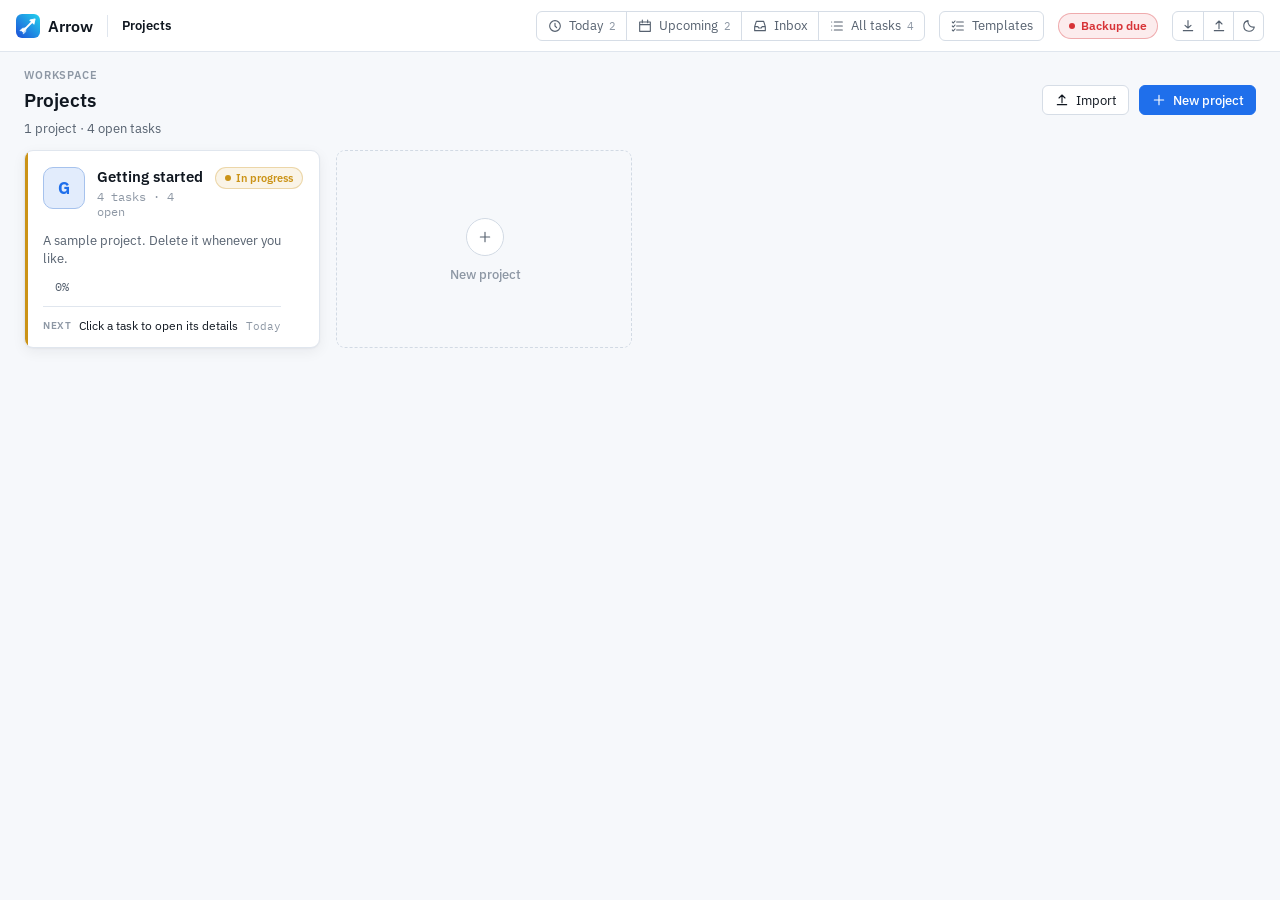
==== commit 2606485c: "Arrow: import from a file (Excel, CSV, JSON, Axon exports) - Import button (Projects page, toolbar, " ====
--- a/arrow/index.html
+++ b/arrow/index.html
@@ -98,6 +98,7 @@
 .cluster > button.on .n { color:var(--accent); }
 .savepill { display:inline-flex; align-items:center; gap:6px; height:26px; padding:0 10px; border-radius:100px; font-size:11.5px; font-weight:600; border:1px solid color-mix(in srgb, var(--st-done) 35%, transparent); background:color-mix(in srgb, var(--st-done) 10%, transparent); color:var(--st-done); cursor:pointer; white-space:nowrap; }
 .savepill::before { content:''; width:6px; height:6px; border-radius:50%; background:currentColor; }
+.savepill.amber { color:var(--pr-3); border-color:color-mix(in srgb, var(--pr-3) 40%, transparent); background:color-mix(in srgb, var(--pr-3) 10%, transparent); }
 .savepill.warn { color:var(--danger); border-color:color-mix(in srgb, var(--danger) 35%, transparent); background:color-mix(in srgb, var(--danger) 9%, transparent); }
 .dot { width:10px; height:10px; border-radius:3px; flex:none; }
 .cluster > button.nag { position:relative; }
@@ -272,6 +273,42 @@
 .inbox-note u { color:var(--accent); }
 .sec-h { font-size:10.5px; font-weight:600; letter-spacing:.08em; text-transform:uppercase; color:var(--ink-3); margin:26px 0 10px; }
 .quick-proj { max-width:200px; flex:none; height:34px; }
+.tools .spacer { flex:1; }
+.csv-opts { display:flex; flex-direction:column; gap:10px; }
+.imp-col { display:inline-block; font-size:11.5px; background:var(--surface-3); border-radius:4px; padding:1px 6px; margin:2px 2px 0 0; color:var(--ink-2); }
+.imp-prev { border:1px solid var(--border); border-radius:var(--radius-sm); overflow:auto; max-height:240px; }
+.imp-prev table { width:100%; border-collapse:collapse; font-size:12px; }
+.imp-prev th { text-align:left; font-size:10px; text-transform:uppercase; letter-spacing:.06em; color:var(--ink-3); background:var(--surface-2); padding:6px 8px; position:sticky; top:0; }
+.imp-prev td { padding:5px 8px; border-top:1px solid var(--border); max-width:260px; overflow:hidden; text-overflow:ellipsis; white-space:nowrap; }
+.imp-prev .head-sub { padding:6px 8px; }
+.row { position:relative; }
+.grip { position:absolute; left:-2px; top:50%; transform:translateY(-50%); width:14px; height:22px; display:grid; place-items:center; color:var(--ink-3); cursor:grab; opacity:0; }
+.grip svg { width:14px; height:14px; stroke-width:3; }
+.row:hover .grip { opacity:.8; }
+.row.dragging { opacity:.45; }
+.row.drop-before { box-shadow:inset 0 2px 0 var(--accent); }
+.row.drop-after { box-shadow:inset 0 -2px 0 var(--accent); }
+.card.drop-before { box-shadow:0 -3px 0 var(--accent), var(--shadow-card); }
+.card.drop-after { box-shadow:0 3px 0 var(--accent), var(--shadow-card); }
+.rep { display:inline-flex; align-items:center; gap:4px; color:var(--lv3-bar); font-weight:500; }
+.rep-row { display:flex; flex-wrap:wrap; align-items:center; gap:6px; margin-top:8px; font-size:12.5px; color:var(--ink-2); }
+.rep-days { display:flex; gap:4px; margin-top:8px; }
+.rep-days button { width:30px; height:30px; border-radius:50%; border:1px solid var(--ctl-border); background:var(--ctl); color:var(--ink-2); font-weight:600; font-size:12px; cursor:pointer; }
+.rep-days button.on { background:var(--accent); border-color:var(--accent); color:var(--on-accent); }
+.rep-next { display:block; margin-top:8px; font-size:12px; line-height:1.5; color:var(--ink-2); }
+.rep-next svg { vertical-align:-2px; margin-right:5px; } .rep-next .dep-t { display:inline; padding:0; }
+.rep-next b { color:var(--ink); }
+.tnode .t2 .rp { fill:var(--lv3-bar); font-weight:700; }
+.store-row { display:flex; gap:12px; padding:12px; border:1px solid var(--border); border-radius:var(--radius-sm); }
+.store-row .st-i { width:30px; height:30px; border-radius:8px; display:grid; place-items:center; background:var(--surface-3); color:var(--ink-2); flex:none; }
+.store-row.ok .st-i { background:color-mix(in srgb, var(--st-done) 14%, transparent); color:var(--st-done); }
+.store-row.warn { border-color:color-mix(in srgb, var(--pr-3) 45%, var(--border)); }
+.store-row.warn .st-i { background:color-mix(in srgb, var(--pr-3) 14%, transparent); color:var(--pr-3); }
+.st-b { flex:1; min-width:0; display:flex; flex-direction:column; gap:4px; font-size:13px; }
+.store-acts { display:flex; flex-wrap:wrap; gap:6px; margin-top:6px; }
+.cmp { display:grid; grid-template-columns:1fr 1fr; gap:10px; }
+.cmp-side { display:flex; flex-direction:column; gap:3px; padding:12px; border:1px solid var(--border); border-radius:var(--radius-sm); font-size:13px; }
+.cmp-side .mono { font-size:11.5px; color:var(--ink-3); }
 .eff { display:inline-flex; align-items:center; gap:3px; font-family:var(--font-mono); color:var(--ink-2); }
 .eff.over { color:var(--danger); font-weight:600; }
 .effline { display:inline-flex; align-items:center; gap:6px; font-size:12px; color:var(--ink-2); font-family:var(--font-mono); }
@@ -329,6 +366,48 @@
 .radios label { display:flex; gap:10px; align-items:flex-start; padding:10px 12px; border:1px solid var(--border); border-radius:var(--radius-sm); cursor:pointer; font-size:13px; }
 .radios label:has(input:checked) { border-color:var(--accent); background:var(--accent-soft); }
 .radios input { margin-top:3px; }
+
+/* ---------- calendar ---------- */
+.cal-nav { display:flex; align-items:center; gap:12px; margin-bottom:10px; }
+.cal-nav h2 { font-size:16px; font-weight:600; }
+.cal-nav .spacer { flex:1; }
+.cal-grid { display:grid; grid-template-columns:repeat(7, minmax(0, 1fr)); border:1px solid var(--border); border-radius:var(--radius); overflow:hidden; background:var(--border); gap:1px; }
+.cal-hd { background:var(--surface); padding:7px 10px; font-size:10.5px; font-weight:600; letter-spacing:.06em; text-transform:uppercase; color:var(--ink-3); }
+.cal-hd.we { color:var(--ink-3); background:var(--surface-2); }
+.cal-day { background:var(--surface); min-height:112px; padding:5px 6px 7px; display:flex; flex-direction:column; gap:3px; min-width:0; }
+.cal.week .cal-day { min-height:360px; }
+.cal-day.we { background:color-mix(in srgb, var(--surface-2) 70%, var(--surface)); }
+.cal-day.other { background:var(--surface-2); } .cal-day.other .cal-dn { color:var(--ink-3); opacity:.6; }
+.cal-day.drop { background:var(--accent-soft); box-shadow:inset 0 0 0 2px var(--accent); }
+.cal-dh { display:flex; align-items:center; gap:6px; min-height:22px; }
+.cal-dn { font-family:var(--font-mono); font-size:12px; font-weight:600; color:var(--ink-2); }
+.cal-wd { font-size:11px; font-weight:600; color:var(--ink-3); text-transform:uppercase; }
+.cal-day.today .cal-dn { background:var(--accent); color:#fff; border-radius:11px; padding:1px 7px; }
+.cal-h { font-family:var(--font-mono); font-size:10.5px; color:var(--ink-3); margin-left:auto; }
+.cal-add { width:20px; height:20px; border-radius:5px; border:0; background:none; color:var(--ink-3); cursor:pointer; display:grid; place-items:center; opacity:0; }
+.cal-h + .cal-add { margin-left:0; } .cal-dh .cal-add:first-child, .cal-dn + .cal-add { margin-left:auto; }
+.cal-day:hover .cal-add { opacity:1; } .cal-add:hover { background:var(--ctl-hover); color:var(--accent); }
+.cal-items { display:flex; flex-direction:column; gap:3px; min-width:0; }
+.cal-chip { display:flex; align-items:center; gap:5px; min-width:0; padding:2px 6px; border-radius:5px; font-size:11.5px; line-height:1.35; cursor:pointer; background:color-mix(in srgb, var(--pc, var(--accent)) 10%, var(--surface)); border-left:3px solid var(--pc, var(--border-2)); color:var(--ink); }
+.cal-chip:hover { background:color-mix(in srgb, var(--pc, var(--accent)) 18%, var(--surface)); }
+.cal-chip.sel { box-shadow:0 0 0 2px var(--accent); }
+.cal-chip.dragging { opacity:.45; }
+.cal-chip .cal-dot { width:7px; height:7px; border-radius:50%; background:var(--c, var(--st-todo)); flex:none; }
+.cal-chip.st-todo .cal-dot { --c:var(--st-todo); } .cal-chip.st-doing .cal-dot { --c:var(--st-doing); } .cal-chip.st-blocked .cal-dot { --c:var(--st-blocked); } .cal-chip.st-done .cal-dot { --c:var(--st-done); }
+.cal-t { flex:1; min-width:0; overflow:hidden; text-overflow:ellipsis; white-space:nowrap; }
+.cal-e { font-family:var(--font-mono); font-size:10px; color:var(--ink-3); }
+.cal-chip.over { color:var(--danger); font-weight:600; }
+.cal-chip.done .cal-t { color:var(--ink-3); text-decoration:line-through; }
+.cal-chip.ghost { background:transparent; border:1px dashed var(--border-2); border-left:3px dashed var(--pc, var(--border-2)); color:var(--ink-3); cursor:pointer; }
+.cal.week .cal-t { white-space:normal; }
+.cal-more { border:0; background:none; text-align:left; font-size:11px; color:var(--accent); cursor:pointer; padding:1px 6px; }
+.cal-undated { display:flex; flex-wrap:wrap; align-items:center; gap:5px; margin-top:12px; padding:10px; border:1px dashed var(--border-2); border-radius:var(--radius); }
+.cal-undated .lbl { font-size:10.5px; font-weight:600; letter-spacing:.06em; text-transform:uppercase; color:var(--ink-3); margin-right:6px; }
+.cal-undated .cal-chip { max-width:240px; }
+@media (max-width: 760px) {
+  .cal-day { min-height:72px; padding:3px; } .cal-chip { font-size:10px; padding:1px 3px; } .cal-chip .cal-dot { display:none; }
+  .cal-h, .cal-add { display:none; } .cal.week .cal-day { min-height:200px; }
+}
 
 /* ---------- timeline (Gantt) ---------- */
 .tl { display:grid; grid-template-columns:260px minmax(0, 1fr); border:1px solid var(--border); border-radius:var(--radius); background:var(--surface); overflow:hidden; }
@@ -450,6 +529,7 @@
   .appbar { gap:8px; padding:0 10px; }
   .brand .word, .appbar .vsep, .crumbs .hide-sm, .cluster .lbl-sm { display:none; }
   .savepill { display:none; } .cluster > button.nag::after { display:block; }
+  .seg .lbl-sm { display:none; } .seg button { padding:0 9px; }
   .cluster .n { display:none; } .cluster > button { padding:0 7px; } .cluster > button.ib { width:28px; }
   .topbar, .content { padding-left:16px; padding-right:16px; }
   .tools .search { max-width:none; flex-basis:100%; }
@@ -474,6 +554,7 @@
 <div class="backdrop" id="modal"></div>
 <div class="toast" id="toast"></div>
 <input type="file" id="importInput" accept=".json,application/json" hidden>
+<input type="file" id="importAnyInput" accept=".csv,.tsv,.txt,.xlsx,.json,text/csv,application/json,application/vnd.openxmlformats-officedocument.spreadsheetml.sheet" hidden>
 
 <script>
 'use strict';
@@ -513,6 +594,9 @@
   sun: 'M12 8a4 4 0 1 0 0 8 4 4 0 0 0 0-8z M12 2.5v2 M12 19.5v2 M2.5 12h2 M19.5 12h2 M5 5l1.4 1.4 M17.6 17.6 19 19 M19 5l-1.4 1.4 M6.4 17.6 5 19',
   moon: 'M20 13.5A8 8 0 0 1 10.5 4 8 8 0 1 0 20 13.5z',
   menu: 'M4 7h16 M4 12h16 M4 17h16',
+  sheet: 'M4 4h16v16H4z M4 9h16 M4 14h16 M10 4v16',
+  grip: 'M9 6h.01 M15 6h.01 M9 12h.01 M15 12h.01 M9 18h.01 M15 18h.01',
+  repeat: 'M17 2l3 3-3 3 M4 11V9a4 4 0 0 1 4-4h12 M7 22l-3-3 3-3 M20 13v2a4 4 0 0 1-4 4H4',
   clock: 'M12 4a8 8 0 1 0 0 16 8 8 0 0 0 0-16z M12 8v4l3 2',
   gantt: 'M4 4v16h16 M7 7h6 M10 11h7 M8 15h5',
   link: 'M10 14a4 4 0 0 0 5.7 0l3-3a4 4 0 0 0-5.7-5.7l-1 1 M14 10a4 4 0 0 0-5.7 0l-3 3a4 4 0 0 0 5.7 5.7l1-1',
@@ -569,6 +653,16 @@
   return { version: 1, projects: [], tasks: [], templates: [], settings: { theme: null, view: 'projects', layout: 'list', lastBackup: null, lastProject: null } };
 }
 
+function normalizeRepeat(r) {
+  if (!r || !['day', 'week', 'month', 'year'].includes(r.unit)) return null;
+  return {
+    every: Math.min(99, Math.max(1, Math.round(Number(r.every) || 1))),
+    unit: r.unit,
+    weekdays: r.unit === 'week' && Array.isArray(r.weekdays) ? [...new Set(r.weekdays.map(Number).filter(d => d >= 0 && d <= 6))].sort() : [],
+    monthDay: Number(r.monthDay) >= 1 && Number(r.monthDay) <= 31 ? Math.round(Number(r.monthDay)) : null,
+    from: r.from === 'done' ? 'done' : 'due'
+  };
+}
 function normalizeTask(t) {
   return {
     id: String(t.id || uid()),
@@ -581,6 +675,9 @@
     start: /^\d{4}-\d{2}-\d{2}$/.test(t.start || '') ? t.start : null,   // timeline start (added later)
     estimate: Number(t.estimate) > 0 ? Math.round(Number(t.estimate) * 100) / 100 : null,   // hours (added later)
     spent: Number(t.spent) > 0 ? Math.round(Number(t.spent) * 100) / 100 : null,            // hours actually spent
+    repeat: normalizeRepeat(t.repeat),                                                         // added later; null = one-off
+    nextId: t.nextId ? String(t.nextId) : null,                                                // the occurrence made when this one was done
+    order: t.order == null || !Number.isFinite(Number(t.order)) ? null : Number(t.order),      // manual position (added later)
     due: /^\d{4}-\d{2}-\d{2}$/.test(t.due || '') ? t.due : null,
     tags: Array.isArray(t.tags) ? t.tags.map(String).filter(Boolean) : [],
     // ids of tasks that must be done before this one can start (added later; older saves have none)
@@ -619,6 +716,7 @@
   // templates were added later: a save without the field gets the sample checklist once
   base.templates = Array.isArray(raw.templates) ? raw.templates.map(normalizeTemplate) : [normalizeTemplate({ name: 'Work quality checklist', text: SAMPLE_TEMPLATE })];
   base.settings = { ...base.settings, ...(raw.settings || {}) };
+  base.savedAt = typeof raw.savedAt === 'string' ? raw.savedAt : null;   // when the data last changed (used to sync with a data file)
   return base;
 }
 
@@ -666,22 +764,37 @@
 let saveTimer = null;
 let saveOk = true;
 
-function save() {
+// The data without things that change just by looking around (view, layout, backup date):
+// savedAt only moves, and the data file is only written, when this changes.
+const bodyOf = d => JSON.stringify({ ...d, savedAt: undefined, settings: { ...d.settings, view: undefined, layout: undefined, sort: undefined, lastBackup: undefined } });
+let lastBody = bodyOf(db);   // as loaded: opening the app is not a change
+function saveLocal() {
+  try {
+    localStorage.setItem(STORE_KEY, JSON.stringify(db));
+    saveOk = true;
+  } catch (e) {
+    console.error('Save failed', e);
+    saveOk = false;
+    toast('Could not save. Export a backup now.');
+  }
+}
+function save(force) {
   clearTimeout(saveTimer);
   saveTimer = setTimeout(() => {
-    try {
-      localStorage.setItem(STORE_KEY, JSON.stringify(db));
-      saveOk = true;
-    } catch (e) {
-      console.error('Save failed', e);
-      saveOk = false;
-      toast('Could not save. Export a backup now.');
-    }
+    saveTimer = null;
+    const body = bodyOf(db), changed = force === true || body !== lastBody;
+    if (changed) { db.savedAt = nowIso(); lastBody = body; }
+    saveLocal();
     renderFoot();
+    if (changed) scheduleFileWrite();
   }, 150);
 }
 window.addEventListener('beforeunload', () => {
-  if (saveTimer) { clearTimeout(saveTimer); try { localStorage.setItem(STORE_KEY, JSON.stringify(db)); } catch (e) { /* ignore */ } }
+  if (saveTimer) {
+    clearTimeout(saveTimer);
+    if (bodyOf(db) !== lastBody) db.savedAt = nowIso();   // the data file catches up on the next start
+    try { localStorage.setItem(STORE_KEY, JSON.stringify(db)); } catch (e) { /* ignore */ }
+  }
 });
 
 // ============================================================
@@ -691,11 +804,11 @@
   // Arrow is project-first: on launch open the last project, else the Projects overview.
   // Today / Upcoming / Inbox / All tasks are helper views and aren't restored on launch.
   view: String(db.settings.view || '').startsWith('project:') ? db.settings.view : 'projects',  // projects | project:<id> | today | upcoming | inbox | all
-  layout: ['list', 'board', 'tree', 'timeline'].includes(db.settings.layout) ? db.settings.layout : 'list',  // list | board | tree | timeline
+  layout: ['list', 'board', 'tree', 'timeline', 'calendar'].includes(db.settings.layout) ? db.settings.layout : 'list',  // list | board | tree | timeline | calendar
   search: '',
   showDone: false,
   priority: 'any',
-  sort: 'due',
+  sort: ['due', 'priority', 'effort', 'manual', 'created', 'title'].includes(db.settings.sort) ? db.settings.sort : 'due',   // remembered
   group: null,                           // null = default for view
   openTask: null,
   showArchived: false,
@@ -823,7 +936,9 @@
   priority: (a, b) => b.priority - a.priority || SORTS.due(a, b),
   created: (a, b) => (a.createdAt < b.createdAt ? 1 : -1),
   title: (a, b) => a.title.localeCompare(b.title),
-  effort: (a, b) => (b.estimate || 0) - (a.estimate || 0) || SORTS.due(a, b)
+  effort: (a, b) => (b.estimate || 0) - (a.estimate || 0) || SORTS.due(a, b),
+  // your own order (drag & drop); tasks never placed go after, oldest first
+  manual: (a, b) => ((a.order ?? Infinity) - (b.order ?? Infinity)) || (a.createdAt < b.createdAt ? -1 : a.createdAt > b.createdAt ? 1 : 0)
 };
 
 function visibleTasks(forBoard) {
@@ -889,6 +1004,96 @@
   save(); render();
   toast(`Deleted "${removed.title}"`, 'Undo', () => { db.tasks.splice(i, 0, removed); save(); render(); });
 }
+// ---- recurring tasks ----
+const DOW_SHORT = ['Sun', 'Mon', 'Tue', 'Wed', 'Thu', 'Fri', 'Sat'];
+// one step of the schedule from date d
+function stepDate(d, r) {
+  if (r.unit === 'day') return addDays(d, r.every);
+  if (r.unit === 'week') {
+    if (r.weekdays.length && r.every === 1) {
+      for (let i = 1; i <= 7; i++) { const c = addDays(d, i); if (r.weekdays.includes(parseYmd(c).getDay())) return c; }
+    }
+    return addDays(d, 7 * r.every);
+  }
+  const x = parseYmd(d), months = r.unit === 'year' ? 12 * r.every : r.every;
+  const day = r.monthDay || x.getDate();                              // keep "the 31st" even after a short month
+  const target = new Date(x.getFullYear(), x.getMonth() + months, 1);
+  target.setDate(Math.min(day, new Date(target.getFullYear(), target.getMonth() + 1, 0).getDate()));
+  return ymd(target);
+}
+// due date of the next occurrence; on a fixed schedule, missed dates are skipped
+function nextDue(t) {
+  const r = t.repeat, today = todayStr();
+  let n = stepDate(r.from === 'done' ? today : (t.due || today), r);
+  for (let guard = 0; r.from !== 'done' && n < today && guard < 2000; guard++) n = stepDate(n, r);
+  return n;
+}
+function repeatLabel(r) {
+  if (!r) return '';
+  const unit = { day: 'day', week: 'week', month: 'month', year: 'year' }[r.unit];
+  let txt;
+  if (r.unit === 'week' && r.every === 1 && r.weekdays.join() === '1,2,3,4,5') txt = 'Every weekday';
+  else if (r.unit === 'week' && r.every === 1 && r.weekdays.length) txt = 'Weekly on ' + r.weekdays.map(d => DOW_SHORT[d]).join(', ');
+  else if (r.every === 1) txt = { day: 'Daily', week: 'Weekly', month: 'Monthly', year: 'Yearly' }[r.unit];
+  else txt = `Every ${r.every} ${unit}s`;
+  const ord = n => n + (n % 100 >= 11 && n % 100 <= 13 ? 'th' : ['th', 'st', 'nd', 'rd'][n % 10] || 'th');
+  if (r.unit === 'month' && r.monthDay) txt += ` on the ${ord(r.monthDay)}`;
+  return txt + (r.from === 'done' ? ' after done' : '');
+}
+function presetRepeat(name, due, from) {
+  const d = parseYmd(due || todayStr()), base = { weekdays: [], monthDay: null, from: from || 'due' };
+  return normalizeRepeat({
+    daily: { ...base, every: 1, unit: 'day' },
+    weekdays: { ...base, every: 1, unit: 'week', weekdays: [1, 2, 3, 4, 5] },
+    weekly: { ...base, every: 1, unit: 'week', weekdays: [d.getDay()] },
+    biweekly: { ...base, every: 2, unit: 'week' },
+    monthly: { ...base, every: 1, unit: 'month', monthDay: d.getDate() },
+    yearly: { ...base, every: 1, unit: 'year', monthDay: d.getDate() }
+  }[name]);
+}
+function presetKey(t) {
+  if (!t.repeat) return '';
+  const same = (a, b) => JSON.stringify({ ...a, from: 0 }) === JSON.stringify({ ...b, from: 0 });
+  return ['daily', 'weekdays', 'weekly', 'biweekly', 'monthly', 'yearly'].find(k => same(t.repeat, presetRepeat(k, t.due, t.repeat.from))) || 'custom';
+}
+// finishing a repeating task: it stays done as a record and the next one is created
+function spawnNext(t) {
+  const due = nextDue(t), shift = t.due ? daysBetween(t.due, due) : 0;
+  const n = createTask({
+    projectId: t.projectId, phaseId: t.phaseId, title: t.title, notes: t.notes, tags: t.tags, priority: t.priority,
+    estimate: t.estimate, repeat: t.repeat, due, start: t.start && t.due ? addDays(t.start, shift) : null,
+    subtasks: t.subtasks.map(x => ({ title: x.title }))
+  });
+  t.nextId = n.id; t.repeat = null;
+  save();
+  return n;
+}
+// reopening it by mistake takes the untouched next occurrence back
+function undoSpawn(t) {
+  const n = taskById(t.nextId);
+  if (n && n.status !== 'done' && !n.spent && !n.subtasks.some(x => x.done) && !dependentsOf(n).length) {
+    db.tasks = db.tasks.filter(x => x.id !== n.id);
+    t.repeat = n.repeat;
+    if (ui.openTask === n.id) ui.openTask = null;
+  }
+  t.nextId = null;
+  save();
+}
+function afterStatusChange(t, prev) {
+  if (t.status === 'done' && prev !== 'done') {
+    if (t.repeat && !t.nextId) {
+      const n = spawnNext(t);
+      render();
+      toast(`Repeats: next one ${fmtDue(n.due).toLowerCase().startsWith('to') ? fmtDue(n.due).toLowerCase() : 'on ' + fmtDue(n.due)}`, 'Open', () => openDrawer(n.id));
+      return;
+    }
+    announceReady(t);
+  } else if (t.status !== 'done' && prev === 'done' && t.nextId) {
+    undoSpawn(t);
+    render();
+  }
+}
+
 // Marking a task done with unticked checklist items asks first, so nothing is missed.
 function confirmDone(t) {
   const open = t.subtasks.filter(s => !s.done), wait = openDeps(t);
@@ -903,9 +1108,10 @@
   const t = taskById(id);
   if (!t) return;
   if (t.status !== 'done' && !confirmDone(t)) return;
+  const prev = t.status;
   updateTask(id, { status: t.status === 'done' ? 'todo' : 'done' });
   render();
-  if (t.status === 'done') announceReady(t);
+  afterStatusChange(t, prev);
 }
 
 // Template text: one item per line; indented lines are sub-items of the line above.
@@ -954,12 +1160,13 @@
   return parseTemplate(tpl.text).map(i => createTask({ projectId, ...splitEstimate(i.title), subtasks: i.children.map(title => ({ title: splitEstimate(title).title })) }));
 }
 
-// Quick add syntax: #tag  !low|!med|!high|!urgent|!1-4  @today|@tomorrow|@mon..@sun|@YYYY-MM-DD|@+3  ~4h|~30m|~2d
+// Quick add syntax: #tag  !low|!med|!high|!urgent|!1-4  @today|@tomorrow|@mon..@sun|@YYYY-MM-DD|@+3  ~4h|~30m|~2d  *daily|*weekdays|*weekly|*biweekly|*monthly|*yearly
 function parseQuick(text) {
-  const out = { tags: [], priority: 0, due: null, estimate: null };
+  const out = { tags: [], priority: 0, due: null, estimate: null, repeatName: null };
   const pmap = { low: 1, med: 2, medium: 2, high: 3, urgent: 4, '1': 1, '2': 2, '3': 3, '4': 4 };
   let s = ' ' + text + ' ';
   s = s.replace(/\s#([\p{L}\p{N}_-]+)(?=\s)/gu, (m, tag) => { out.tags.push(tag); return ' '; });
+  s = s.replace(/\s\*(daily|weekdays|weekly|biweekly|monthly|yearly)(?=\s)/gi, (m, r) => { out.repeatName = r.toLowerCase(); return ' '; });
   s = s.replace(/\s~(\d+(?:[.,]\d+)?\s?(?:d|h|m)?)(?=\s)/gi, (m, e) => { const h = parseHours(e); if (h > 0) out.estimate = h; return ' '; });
   s = s.replace(/\s!(low|med|medium|high|urgent|[1-4])(?=\s)/gi, (m, p) => { out.priority = pmap[p.toLowerCase()]; return ' '; });
   s = s.replace(/\s@(today|tod|tomorrow|tom|mon|tue|wed|thu|fri|sat|sun|\d{4}-\d{2}-\d{2}|\+\d{1,3})(?=\s)/gi, (m, d) => {
@@ -982,6 +1189,8 @@
   if (!q.due && ui.view === 'today') q.due = todayStr();
   if (!q.due && ui.view === 'upcoming') q.due = addDays(todayStr(), 1);
   const phEl = $('quickPhase');
+  if (q.repeatName) { q.due = q.due || todayStr(); q.repeat = presetRepeat(q.repeatName, q.due); }
+  delete q.repeatName;
   const t = createTask({ ...q, projectId: p ? p.id : null, phaseId: p && phEl ? phEl.value || null : null });
   render();
   const ph = phaseOf(t);
@@ -1022,14 +1231,21 @@
   if (!el) return;
   const last = db.settings.lastBackup;
   const age = last ? daysBetween(localDay(last), todayStr()) : null;
-  const nag = db.tasks.length > 0 && (age === null || age >= BACKUP_NAG_DAYS);
+  const fileOk = fs.handle && (fs.state === 'ok' || fs.state === 'saving');
+  const nag = !fileOk && db.tasks.length > 0 && (age === null || age >= BACKUP_NAG_DAYS);
   const lastTxt = last ? (age === 0 ? 'today' : age === 1 ? 'yesterday' : `${age} days ago`) : 'never';
   const dark = document.documentElement.dataset.theme === 'dark';
-  const pill = !saveOk ? ['warn', 'Not saved', 'Saving failed. Download a backup now.']
-    : nag ? ['warn', 'Backup due', `Last backup: ${lastTxt}. Click to download one.`]
-    : ['', 'Saved locally', `Saved on this computer. Last backup: ${lastTxt}. Click to download a backup.`];
+  const at = fs.last ? fs.last.toLocaleTimeString(undefined, { hour: '2-digit', minute: '2-digit' }) : '';
+  const pill = !saveOk ? ['warn', 'Not saved', 'Saving failed. Download a backup now.', 'storage']
+    : fs.handle && fs.state === 'permission' ? ['amber', 'Reconnect file', `Click to let Arrow keep saving to ${fs.name} (the browser asks once per session).`, 'fs-reconnect']
+    : fs.handle && fs.state === 'conflict' ? ['amber', 'File changed', `${fs.name} was changed elsewhere. Click to choose which data to keep.`, 'fs-conflict']
+    : fs.handle && fs.state === 'error' ? ['warn', 'File save failed', `Could not save to ${fs.name}: ${fs.error}. Your data is still saved in this browser.`, 'storage']
+    : fs.handle && fs.state === 'saving' ? ['', 'Saving…', `Saving to ${fs.name}`, 'storage']
+    : fileOk ? ['', 'Saved to file', `Saving every change to ${fs.name}${at ? ` (last saved ${at})` : ''}. Click for storage options.`, 'storage']
+    : nag ? ['warn', 'Backup due', `Last backup: ${lastTxt}. Click to back up, or set up saving to a file.`, 'storage']
+    : ['', 'Saved locally', `Saved in this browser. Last backup: ${lastTxt}. Click for storage options.`, 'storage'];
   el.innerHTML = `
-    <button class="savepill ${pill[0]}" data-act="export" title="${esc(pill[2])}"><span class="txt">${pill[1]}</span></button>
+    <button class="savepill ${pill[0]}" data-act="${pill[3]}" title="${esc(pill[2])}"><span class="txt">${pill[1]}</span></button>
     <div class="cluster">
       <button class="ib ${pill[0] ? 'nag' : ''}" data-act="export" title="Backup: download all data as a file">${ic('download')}</button>
       <button class="ib" data-act="import" title="Restore from a backup file">${ic('upload')}</button>
@@ -1088,6 +1304,7 @@
       <div class="title-row">
         <h1>Projects</h1>
         <span class="spacer"></span>
+        <button class="btn" data-act="import-any" title="Import tasks or projects from Excel, CSV or JSON (Arrow or Axon exports too)">${ic('upload')}<span>Import</span></button>
         <button class="btn primary" data-act="new-project">${ic('plus')}<span>New project</span></button>
       </div>
       <div class="head-sub">${act.length} project${act.length === 1 ? '' : 's'} · ${open} open task${open === 1 ? '' : 's'}</div>`;
@@ -1131,17 +1348,18 @@
     <div class="tools">
       <div class="search">${ic('search')}<input class="input" id="searchInput" type="search" placeholder="Search tasks, notes, #tags…  ( / )" value="${esc(ui.search)}"></div>
       <div class="seg">
-        <button data-layout="list" class="${ui.layout === 'list' ? 'on' : ''}" title="List view">${ic('list')}List</button>
-        <button data-layout="board" class="${ui.layout === 'board' ? 'on' : ''}" title="Board view">${ic('board')}Board</button>
-        <button data-layout="tree" class="${ui.layout === 'tree' ? 'on' : ''}" title="Tree view">${ic('tree')}Tree</button>
-        <button data-layout="timeline" class="${ui.layout === 'timeline' ? 'on' : ''}" title="Timeline (Gantt) view">${ic('gantt')}Timeline</button>
+        <button data-layout="list" class="${ui.layout === 'list' ? 'on' : ''}" title="List view">${ic('list')}<span class="lbl-sm">List</span></button>
+        <button data-layout="board" class="${ui.layout === 'board' ? 'on' : ''}" title="Board view">${ic('board')}<span class="lbl-sm">Board</span></button>
+        <button data-layout="tree" class="${ui.layout === 'tree' ? 'on' : ''}" title="Tree view">${ic('tree')}<span class="lbl-sm">Tree</span></button>
+        <button data-layout="timeline" class="${ui.layout === 'timeline' ? 'on' : ''}" title="Timeline (Gantt) view">${ic('gantt')}<span class="lbl-sm">Timeline</span></button>
+        <button data-layout="calendar" class="${ui.layout === 'calendar' ? 'on' : ''}" title="Calendar (month / week)">${ic('upcoming')}<span class="lbl-sm">Calendar</span></button>
       </div>
       ${ui.layout === 'list' ? `
         <select class="input" id="groupSel" title="Group by">
           ${[...(p && p.phases.length ? [['phase', 'Group: Phase']] : []), ['due', 'Group: Due date'], ['status', 'Group: Status'], ['project', 'Group: Project'], ['priority', 'Group: Priority'], ['none', 'No grouping']].map(([v, l]) => `<option value="${v}" ${group === v ? 'selected' : ''}>${l}</option>`).join('')}
         </select>` : ''}
       <select class="input" id="sortSel" title="Sort by">
-        ${[['due', 'Sort: Due date'], ['priority', 'Sort: Priority'], ['effort', 'Sort: Effort'], ['created', 'Sort: Newest'], ['title', 'Sort: Title']].map(([v, l]) => `<option value="${v}" ${ui.sort === v ? 'selected' : ''}>${l}</option>`).join('')}
+        ${[['due', 'Sort: Due date'], ['priority', 'Sort: Priority'], ['effort', 'Sort: Effort'], ['manual', 'Sort: Manual'], ['created', 'Sort: Newest'], ['title', 'Sort: Title']].map(([v, l]) => `<option value="${v}" ${ui.sort === v ? 'selected' : ''}>${l}</option>`).join('')}
       </select>
       <select class="input" id="prioSel" title="Filter by priority">
         <option value="any">Any priority</option>
@@ -1157,6 +1375,11 @@
         ${[['level', 'Colour: By level'], ['status', 'Colour: By status'], ['project', 'Colour: By project']].map(([v, l]) => `<option value="${v}" ${ui.tree.color === v ? 'selected' : ''}>${l}</option>`).join('')}
       </select>` : ''}
       ${ui.layout !== 'board' ? `<label class="check-lbl"><input type="checkbox" id="showDone" ${ui.showDone ? 'checked' : ''}> Show done</label>` : ''}
+      <span class="spacer"></span>
+      <div class="cluster">
+        <button data-act="import-any" title="Import tasks from Excel, CSV or JSON (Arrow or Axon exports too)">${ic('upload')}<span class="lbl-sm">Import</span></button>
+        <button data-act="csv" title="Export tasks to a spreadsheet (CSV for Excel / Google Sheets)">${ic('sheet')}<span class="lbl-sm">Export</span></button>
+      </div>
     </div>`;
 }
 
@@ -1253,6 +1476,7 @@
     const cls = t.status !== 'done' && diff < 0 ? 'over' : diff === 0 ? 'today' : '';
     parts.push(`<span class="due ${cls}" ${ranged ? 'title="Start → due"' : ''}>${ranged ? esc(fmtDue(t.start)) + ' → ' : ''}${esc(fmtDue(t.due))}</span>`);
   }
+  if (t.repeat) parts.push(`<span class="rep" title="Repeats: ${esc(repeatLabel(t.repeat))}">${ic('repeat', 'style="width:12px;height:12px"')}${esc(repeatLabel(t.repeat).replace(/ after done$/, ''))}</span>`);
   if (t.estimate || t.spent) {
     const overrun = t.estimate && (t.spent || 0) > t.estimate;
     parts.push(`<span class="eff ${overrun ? 'over' : ''}" title="${t.spent ? `Spent ${fmtH(t.spent)}` : ''}${t.spent && t.estimate ? ' of ' : ''}${t.estimate ? `Estimate ${fmtH(t.estimate)}` : ''}">${ic('clock', 'style="width:12px;height:12px"')}${t.spent ? fmtH(t.spent) + (t.estimate ? '/' : '') : ''}${t.estimate ? fmtH(t.estimate) : ''}</span>`);
@@ -1265,7 +1489,8 @@
 
 function rowHtml(t) {
   const st = STATUSES.find(s => s.id === t.status);
-  return `<div class="row ${t.status === 'done' ? 'done' : ''} ${t.status !== 'done' && openDeps(t).length ? 'waiting' : ''} ${ui.openTask === t.id ? 'sel' : ''}" data-task="${esc(t.id)}">
+  return `<div class="row ${t.status === 'done' ? 'done' : ''} ${t.status !== 'done' && openDeps(t).length ? 'waiting' : ''} ${ui.openTask === t.id ? 'sel' : ''}" draggable="true" data-task="${esc(t.id)}">
+    <span class="grip" title="Drag to reorder">${ic('grip')}</span>
     <button class="check ${t.status === 'done' ? 'on' : ''}" data-act="toggle" title="Mark ${t.status === 'done' ? 'not done' : 'done'}">${ic('check')}</button>
     <div class="row-main"><div class="row-title">${esc(t.title)}</div>${metaHtml(t)}</div>
     ${t.priority ? `<span class="prio p${t.priority}">${PRIORITIES[t.priority]}</span>` : ''}
@@ -1308,7 +1533,7 @@
       <input class="input" id="quickInput" placeholder="Add a task to ${esc(target ? target.name : 'Inbox')}${when}…  ( N )">
       <button class="btn primary" type="submit">${ic('plus')}Add</button>
     </form>
-    <div class="hint">Quick add: <code>#tag</code> <code>!high</code> <code>!urgent</code> <code>@today</code> <code>@tomorrow</code> <code>@fri</code> <code>@+3</code> <code>@2026-12-01</code> <code>~4h</code></div>`;
+    <div class="hint">Quick add: <code>#tag</code> <code>!high</code> <code>!urgent</code> <code>@today</code> <code>@tomorrow</code> <code>@fri</code> <code>@+3</code> <code>@2026-12-01</code> <code>~4h</code> <code>*weekly</code></div>`;
 }
 
 function emptyHtml() {
@@ -1327,6 +1552,8 @@
     el.innerHTML = projectsOverviewHtml();
   } else if (ui.view === 'templates') {
     el.innerHTML = templatesHtml();
+  } else if (ui.layout === 'calendar') {
+    el.innerHTML = quickHtml() + calendarHtml(visibleTasks(false));
   } else if (ui.layout === 'timeline') {
     const tasks = visibleTasks(false);
     el.innerHTML = quickHtml() + (tasks.length ? timelineHtml(tasks) : emptyHtml());
@@ -1514,6 +1741,7 @@
       const diff = daysBetween(todayStr(), t.due);
       meta.push(`<tspan class="${t.status !== 'done' && diff < 0 ? 'over' : diff === 0 ? 'today' : ''}">${esc(fmtDue(t.due))}</tspan>`);
     }
+    if (t.repeat) meta.push(`<tspan class="rp">↻</tspan>`);
     if (t.estimate) meta.push(`<tspan class="${(t.spent || 0) > t.estimate ? 'over' : ''}">${t.spent ? fmtH(t.spent) + '/' : ''}${fmtH(t.estimate)}</tspan>`);
     if (t.subtasks.length) meta.push(`<tspan>${t.subtasks.filter(s => s.done).length}/${t.subtasks.length}</tspan>`);
     if (t.priority) meta.push(`<tspan class="pr p${t.priority}">${PRIORITIES[t.priority]}</tspan>`);
@@ -1750,7 +1978,7 @@
     const prog = t.status === 'done' ? 100 : t.subtasks.length ? Math.round(t.subtasks.filter(x => x.done).length / t.subtasks.length * 100) : 0;
     const conflicts = depsOf(t).filter(d => { const ds = tlSpan(d); return ds && d.status !== 'done' && sp[0] < ds[1]; });
     const over = t.status !== 'done' && sp[1] < today;
-    const tip = `${t.title}\n${fmtShort(sp[0])} → ${fmtShort(sp[1])} (${daysBetween(sp[0], sp[1]) + 1} day${sp[0] === sp[1] ? '' : 's'})${conflicts.length ? `\n⚠ starts before ${conflicts.map(d => d.title).join(', ')} is due` : ''}${over ? '\nOverdue' : ''}${t.estimate ? `\nEstimate ${fmtH(t.estimate)}${t.spent ? `, spent ${fmtH(t.spent)}` : ''}` : ''}`;
+    const tip = `${t.title}\n${fmtShort(sp[0])} → ${fmtShort(sp[1])} (${daysBetween(sp[0], sp[1]) + 1} day${sp[0] === sp[1] ? '' : 's'})${conflicts.length ? `\n⚠ starts before ${conflicts.map(d => d.title).join(', ')} is due` : ''}${over ? '\nOverdue' : ''}${t.estimate ? `\nEstimate ${fmtH(t.estimate)}${t.spent ? `, spent ${fmtH(t.spent)}` : ''}` : ''}${t.repeat ? `\nRepeats: ${repeatLabel(t.repeat)}` : ''}`;
     const inside = width > 90;
     bars += `<div class="tl-bar st-${t.status} ${wait.length ? 'waiting' : ''} ${conflicts.length ? 'conflict' : ''} ${over ? 'over' : ''} ${ui.openTask === t.id ? 'sel' : ''}" data-tl data-task="${esc(t.id)}" style="left:${left}px;top:${top + 6}px;width:${width}px" title="${esc(tip)}">
         <span class="tl-prog" style="width:${prog}%"></span>
@@ -1843,6 +2071,73 @@
 }
 
 // ============================================================
+// RENDER: CALENDAR (month / week) — tasks on their due date
+// ============================================================
+ui.cal = { mode: 'month', anchor: null };   // anchor: any date in the month / week shown (null = today)
+const mondayOf = d => addDays(d, -((parseYmd(d).getDay() + 6) % 7));
+
+function calRange() {
+  const a = ui.cal.anchor || todayStr();
+  if (ui.cal.mode === 'week') { const s0 = mondayOf(a); return { start: s0, days: 7, title: `${fmtShort(s0)} – ${fmtShort(addDays(s0, 6))}, ${parseYmd(addDays(s0, 6)).getFullYear()}` }; }
+  const d = parseYmd(a), first = ymd(new Date(d.getFullYear(), d.getMonth(), 1));
+  return { start: mondayOf(first), days: 42, month: d.getMonth(), title: d.toLocaleDateString(undefined, { month: 'long', year: 'numeric' }) };
+}
+function calShift(dir) {
+  const a = ui.cal.anchor || todayStr();
+  if (ui.cal.mode === 'week') ui.cal.anchor = addDays(a, 7 * dir);
+  else { const d = parseYmd(a); ui.cal.anchor = ymd(new Date(d.getFullYear(), d.getMonth() + dir, 1)); }
+  renderContent();
+}
+
+function calendarHtml(tasks) {
+  const { start, days, month, title } = calRange(), end = addDays(start, days - 1), today = todayStr();
+  const byDay = new Map(), undated = [];
+  const put = (d, item) => { if (d < start || d > end) return; if (!byDay.has(d)) byDay.set(d, []); byDay.get(d).push(item); };
+  for (const t of tasks) {
+    if (!t.due) { if (t.status !== 'done') undated.push(t); continue; }
+    put(t.due, { t });
+    // preview future occurrences of repeating tasks
+    if (t.repeat && t.status !== 'done') {
+      let d = t.due;
+      for (let i = 0; i < 400; i++) { d = stepDate(d, t.repeat); if (d > end) break; put(d, { t, ghost: true }); }
+    }
+  }
+  const order = (a, b) => (a.ghost - b.ghost) || ((a.t.status === 'done') - (b.t.status === 'done')) || (b.t.priority - a.t.priority) || a.t.title.localeCompare(b.t.title);
+  const chip = ({ t, ghost }) => {
+    const p = t.projectId ? projectById(t.projectId) : null;
+    const over = !ghost && t.status !== 'done' && t.due < today;
+    const tip = `${t.title}${p ? ' — ' + p.name : ''}${ghost ? `\nRepeats (${repeatLabel(t.repeat)}) — a future one` : ''}${t.estimate ? `\nEstimate ${fmtH(t.estimate)}` : ''}`;
+    return `<div class="cal-chip st-${t.status} ${ghost ? 'ghost' : ''} ${over ? 'over' : ''} ${t.status === 'done' && !ghost ? 'done' : ''} ${ui.openTask === t.id && !ghost ? 'sel' : ''}"
+      ${ghost ? '' : 'draggable="true" data-cal="1"'} data-task="${esc(t.id)}" style="${p ? `--pc:${esc(p.color)}` : ''}" title="${esc(tip)}">
+      ${ghost ? ic('repeat', 'style="width:11px;height:11px"') : '<span class="cal-dot"></span>'}<span class="cal-t">${esc(t.title)}</span>${ui.cal.mode === 'week' && t.estimate && !ghost ? `<span class="cal-e">${fmtH(t.estimate)}</span>` : ''}</div>`;
+  };
+  const LIMIT = 4;
+  let cells = '';
+  for (let i = 0; i < days; i++) {
+    const ds = addDays(start, i), d = parseYmd(ds), items = (byDay.get(ds) || []).sort(order);
+    const hrs = effortOf(items.filter(x => !x.ghost && x.t.status !== 'done').map(x => x.t));
+    const cls = [ds === today ? 'today' : '', d.getDay() === 0 || d.getDay() === 6 ? 'we' : '', month !== undefined && d.getMonth() !== month ? 'other' : '', ds < today ? 'past' : ''].join(' ');
+    const shown = ui.cal.mode === 'month' ? items.slice(0, LIMIT) : items;
+    cells += `<div class="cal-day ${cls}" data-date="${ds}">
+      <div class="cal-dh"><span class="cal-dn">${d.getDate() === 1 && ui.cal.mode === 'month' ? d.toLocaleDateString(undefined, { month: 'short' }) + ' ' : ''}${d.getDate()}</span>
+        ${hrs.counted ? `<span class="cal-h" title="Estimated open work due this day">${fmtH(hrs.left || hrs.est)}</span>` : ''}
+        <button class="cal-add" data-act="cal-add" data-date="${ds}" title="Add a task due ${esc(fmtShort(ds))}">${ic('plus', 'style="width:12px;height:12px"')}</button></div>
+      <div class="cal-items">${shown.map(chip).join('')}${items.length > shown.length ? `<button class="cal-more" data-act="cal-week" data-date="${ds}">+${items.length - shown.length} more</button>` : ''}</div>
+    </div>`;
+  }
+  return `<div class="cal ${ui.cal.mode}">
+    <div class="cal-nav">
+      <div class="cluster"><button class="ib" data-act="cal-prev" title="Previous">${ic('chevron', 'style="transform:rotate(180deg)"')}</button><button data-act="cal-today">Today</button><button class="ib" data-act="cal-next" title="Next">${ic('chevron')}</button></div>
+      <h2>${esc(title)}</h2><span class="spacer"></span>
+      <div class="seg">${[['month', 'Month'], ['week', 'Week']].map(([v, l]) => `<button data-cal-mode="${v}" class="${ui.cal.mode === v ? 'on' : ''}">${l}</button>`).join('')}</div>
+    </div>
+    <div class="cal-grid">${[1, 2, 3, 4, 5, 6, 0].map(i => `<div class="cal-hd ${i === 0 || i === 6 ? 'we' : ''}">${DOW_SHORT[i]}</div>`).join('')}${cells}</div>
+    ${undated.length ? `<div class="cal-undated"><span class="lbl">No date · drag onto a day</span>${undated.map(t => ({ t })).sort(order).slice(0, 40).map(chip).join('')}</div>` : ''}
+    <div class="tl-hint">Drag a task to another day to change its due date · ${ic('repeat', 'style="width:11px;height:11px"')} faded = future repeats · + adds a task on that day</div>
+  </div>`;
+}
+
+// ============================================================
 // RENDER: DRAWER (task details)
 // ============================================================
 function openDrawer(id) {
@@ -1887,6 +2182,7 @@
         ${(() => { const tp = t.projectId ? projectById(t.projectId) : null; return tp && tp.phases.length ? `<div><label class="lbl">Phase</label><select class="input" id="dPhase">
           <option value="">No phase</option>${tp.phases.map((ph, i) => `<option value="${esc(ph.id)}" ${ph.id === t.phaseId ? 'selected' : ''}>${i + 1}. ${esc(ph.name)}</option>`).join('')}</select></div>` : ''; })()}
       </div>
+      ${repeatHtml(t)}
       <div><label class="lbl">Tags <span style="color:var(--ink-3);font-weight:400">(comma separated)</span></label><input class="input" style="width:100%" id="dTags" value="${esc(t.tags.join(', '))}" placeholder="e.g. purchasing, design"></div>
       <div>
         <label class="lbl">Subtasks ${t.subtasks.length ? `<span class="mono" style="color:var(--ink-3)">${t.subtasks.filter(s => s.done).length}/${t.subtasks.length}</span>` : ''}</label>
@@ -1911,6 +2207,23 @@
       <div class="stamp">Created ${esc(fmtStamp(t.createdAt))}<br>Updated ${esc(fmtStamp(t.updatedAt))}${t.completedAt ? `<br>Completed ${esc(fmtStamp(t.completedAt))}` : ''}</div>
     </div>`;
   autoGrow($('dTitle'));
+}
+function repeatHtml(t) {
+  const r = t.repeat, d = parseYmd(t.due || todayStr()), key = presetKey(t);
+  const opts = [['', "Doesn't repeat"], ['daily', 'Every day'], ['weekdays', 'Every weekday (Mon–Fri)'], ['weekly', `Every week on ${DOW_SHORT[d.getDay()]}`],
+    ['biweekly', 'Every 2 weeks'], ['monthly', `Every month on day ${d.getDate()}`], ['yearly', `Every year on ${fmtShort(ymd(d))}`], ['custom', 'Custom…']];
+  const custom = r ? `<div class="rep-row">
+      <span>Every</span><input class="input" type="number" id="rEvery" min="1" max="99" value="${r.every}" style="width:64px">
+      <select class="input" id="rUnit">${[['day', 'days'], ['week', 'weeks'], ['month', 'months'], ['year', 'years']].map(([v, l]) => `<option value="${v}" ${r.unit === v ? 'selected' : ''}>${r.every === 1 ? l.slice(0, -1) : l}</option>`).join('')}</select>
+      <select class="input" id="rFrom" title="When the next one is due"><option value="due" ${r.from === 'due' ? 'selected' : ''}>after the due date</option><option value="done" ${r.from === 'done' ? 'selected' : ''}>after I finish it</option></select>
+    </div>
+    ${r.unit === 'week' && r.every === 1 ? `<div class="rep-days">${[1, 2, 3, 4, 5, 6, 0].map(i => `<button type="button" class="${r.weekdays.includes(i) ? 'on' : ''}" data-rwd="${i}" title="${DOW_SHORT[i]}">${DOW_SHORT[i][0]}</button>`).join('')}</div>` : ''}
+    <div class="rep-next">${ic('repeat', 'style="width:13px;height:13px"')}${esc(repeatLabel(r))} · when you finish this, the next one is due <b>${esc(fmtDue(nextDue(t)))}</b></div>` : '';
+  return `<div><label class="lbl">Repeat</label>
+      <select class="input" id="dRepeat" style="width:100%">${opts.map(([v, l]) => `<option value="${v}" ${key === v ? 'selected' : ''}>${esc(l)}</option>`).join('')}</select>
+      ${t.nextId && t.status === 'done' && taskById(t.nextId) ? `<div class="rep-next">${ic('repeat', 'style="width:13px;height:13px"')}Repeated: <button class="dep-t" data-open-task="${esc(t.nextId)}" style="flex:none">next one ${esc(fmtDue(taskById(t.nextId).due))}</button></div>` : ''}
+      ${custom}
+    </div>`;
 }
 function depsHtml(t) {
   const deps = depsOf(t), blocks = dependentsOf(t), wait = openDeps(t);
@@ -2100,6 +2413,460 @@
 // ============================================================
 // BACKUP / RESTORE / THEME
 // ============================================================
+// ============================================================
+// CSV EXPORT (opens in Excel, Google Sheets, Numbers…)
+// ============================================================
+// one cell: quoted when needed; a leading = + - @ gets a ' so spreadsheets don't run it as a formula
+function csvCell(v) {
+  if (v == null) return '';
+  let x = String(v);
+  if (/^[=+\-@\t\r]/.test(x)) x = "'" + x;
+  return /[",\r\n]/.test(x) ? '"' + x.replace(/"/g, '""') + '"' : x;
+}
+const CSV_COLUMNS = ['Project', 'Phase', 'Task', 'Status', 'Priority', 'Start', 'Due', 'Estimate (h)', 'Spent (h)', 'Tags', 'Repeats', 'Depends on', 'Checklist done', 'Checklist', 'Notes', 'Created', 'Completed'];
+function csvRows(tasks) {
+  const projIndex = new Map(db.projects.map((x, i) => [x.id, i]));
+  const sorted = tasks.slice().sort((a, b) => {
+    const pa = a.projectId ? projIndex.get(a.projectId) : 1e9, pb = b.projectId ? projIndex.get(b.projectId) : 1e9;
+    if (pa !== pb) return pa - pb;
+    const p = a.projectId ? projectById(a.projectId) : null;
+    const ia = p && a.phaseId ? p.phases.findIndex(x => x.id === a.phaseId) : 1e9, ib = p && b.phaseId ? p.phases.findIndex(x => x.id === b.phaseId) : 1e9;
+    return (ia - ib) || SORTS[ui.sort](a, b);
+  });
+  const num = h => (h == null ? '' : Math.round(h * 100) / 100);
+  return sorted.map(t => {
+    const p = t.projectId ? projectById(t.projectId) : null, ph = phaseOf(t);
+    return [
+      p ? p.name : 'Inbox', ph ? ph.name : '', t.title, STATUSES.find(x => x.id === t.status).label, t.priority ? PRIORITIES[t.priority] : '',
+      t.start || '', t.due || '', num(t.estimate), num(t.spent), t.tags.join(', '), t.repeat ? repeatLabel(t.repeat) : '',
+      depsOf(t).map(d => d.title).join('; '), t.subtasks.length ? `${t.subtasks.filter(x => x.done).length}/${t.subtasks.length}` : '',
+      t.subtasks.map(x => (x.done ? '[x] ' : '[ ] ') + x.title).join('\n'), t.notes, localDay(t.createdAt) || '', localDay(t.completedAt) || ''
+    ];
+  });
+}
+function exportCsv(tasks, label) {
+  const lines = [CSV_COLUMNS, ...csvRows(tasks)].map(r => r.map(csvCell).join(','));
+  const blob = new Blob(['﻿' + lines.join('\r\n') + '\r\n'], { type: 'text/csv;charset=utf-8' });
+  const slug = String(label).toLowerCase().replace(/[^a-z0-9]+/g, '-').replace(/^-|-$/g, '') || 'tasks';
+  const a = document.createElement('a');
+  a.href = URL.createObjectURL(blob);
+  a.download = `arrow-${slug}-${todayStr()}.csv`;
+  document.body.appendChild(a); a.click(); a.remove();
+  setTimeout(() => URL.revokeObjectURL(a.href), 1000);
+  toast(`Exported ${tasks.length} task${tasks.length === 1 ? '' : 's'} to ${a.download}`);
+}
+// "what's shown here": this view with its search / phase / priority filters, done or not
+function shownTasks(includeDone) {
+  return db.tasks
+    .filter(t => inView(t, ui.view))
+    .filter(t => includeDone || t.status !== 'done')
+    .filter(t => !ui.phase || !currentProject() || (ui.phase === 'none' ? !t.phaseId : t.phaseId === ui.phase))
+    .filter(matchesFilters);
+}
+function csvModal() {
+  const m = $('modal'), here = ui.view === 'projects' ? null : viewTitle() + (ui.phase ? ' (one phase)' : '');
+  const count = done => (here ? shownTasks(done).length : 0), all = done => db.tasks.filter(t => done || t.status !== 'done').length;
+  m.innerHTML = `<form class="modal" id="csvForm" autocomplete="off">
+      <h2>Export tasks to a spreadsheet</h2>
+      <p class="head-sub">A CSV file that opens in Excel, Google Sheets or Numbers: one row per task with project, phase, status, dates, hours, tags, dependencies, checklist and notes.</p>
+      <div class="radios">
+        ${here ? `<label><input type="radio" name="csvScope" value="here" checked> <span><b>What's shown here</b><br><span class="head-sub">${esc(here)}${ui.search || ui.priority !== 'any' ? ', with your search / filter' : ''} · <span id="csvHere">${count(ui.showDone)}</span> tasks</span></span></label>` : ''}
+        <label><input type="radio" name="csvScope" value="all" ${here ? '' : 'checked'}> <span><b>All tasks</b><br><span class="head-sub">Every project and the Inbox · <span id="csvAll">${all(ui.showDone)}</span> tasks</span></span></label>
+      </div>
+      <label class="check-lbl"><input type="checkbox" id="csvDone" ${ui.showDone ? 'checked' : ''}> Include finished tasks</label>
+      <div class="actions"><button type="button" class="btn" data-act="cancel-modal">Cancel</button><button class="btn primary" type="submit">${ic('download')}Download CSV</button></div>
+    </form>`;
+  m.classList.add('open');
+  $('csvDone').addEventListener('change', e => {
+    if ($('csvHere')) $('csvHere').textContent = count(e.target.checked);
+    $('csvAll').textContent = all(e.target.checked);
+  });
+  $('csvForm').addEventListener('submit', e => {
+    e.preventDefault();
+    const done = $('csvDone').checked, scope = m.querySelector('input[name=csvScope]:checked').value;
+    const tasks = scope === 'here' ? shownTasks(done) : db.tasks.filter(t => done || t.status !== 'done');
+    if (!tasks.length) { toast('No tasks to export'); return; }
+    closeModal();
+    exportCsv(tasks, scope === 'here' ? viewTitle() : 'all-tasks');
+  });
+}
+
+// ============================================================
+// IMPORT from a file: Excel (.xlsx), CSV/TSV, JSON (Arrow backup/data file or a task list),
+// and Axon tree / BOM exports. Everything is previewed first and can be undone.
+// ============================================================
+// --- reading files ---
+function parseDelimited(text) {
+  text = text.replace(/^﻿/, '');
+  const first = text.split(/\r?\n/, 1)[0] || '';
+  const delim = [',', ';', '\t'].map(d => [d, first.split(d).length]).sort((a, b) => b[1] - a[1])[0][0];
+  const rows = [];
+  let row = [], cell = '', q = false;
+  for (let i = 0; i < text.length; i++) {
+    const c = text[i];
+    if (q) { if (c === '"' && text[i + 1] === '"') { cell += '"'; i++; } else if (c === '"') q = false; else cell += c; }
+    else if (c === '"' && cell === '') q = true;
+    else if (c === delim) { row.push(cell); cell = ''; }
+    else if (c === '\n' || c === '\r') { if (c === '\r' && text[i + 1] === '\n') i++; row.push(cell); rows.push(row); row = []; cell = ''; }
+    else cell += c;
+  }
+  if (cell !== '' || row.length) { row.push(cell); rows.push(row); }
+  return rows;
+}
+// a tiny .xlsx reader: unzip (the browser inflates), then read the first sheet's XML
+async function readXlsx(buf) {
+  const dv = new DataView(buf), dec = new TextDecoder();
+  let eocd = -1;
+  for (let i = buf.byteLength - 22; i >= Math.max(0, buf.byteLength - 66000); i--) if (dv.getUint32(i, true) === 0x06054b50) { eocd = i; break; }
+  if (eocd < 0) throw new Error('This is not an .xlsx file');
+  const files = new Map();
+  let off = dv.getUint32(eocd + 16, true);
+  for (let n = 0, count = dv.getUint16(eocd + 10, true); n < count && dv.getUint32(off, true) === 0x02014b50; n++) {
+    const nlen = dv.getUint16(off + 28, true), xlen = dv.getUint16(off + 30, true), clen = dv.getUint16(off + 32, true);
+    files.set(dec.decode(new Uint8Array(buf, off + 46, nlen)), { method: dv.getUint16(off + 10, true), size: dv.getUint32(off + 20, true), at: dv.getUint32(off + 42, true) });
+    off += 46 + nlen + xlen + clen;
+  }
+  const read = async name => {
+    const f = files.get(name.replace(/^\//, ''));
+    if (!f) return null;
+    const start = f.at + 30 + dv.getUint16(f.at + 26, true) + dv.getUint16(f.at + 28, true);
+    const data = new Uint8Array(buf, start, f.size);
+    if (f.method === 0) return dec.decode(data);
+    if (typeof DecompressionStream !== 'function') throw new Error('This browser cannot open .xlsx files; save the sheet as CSV instead');
+    return new Response(new Blob([data]).stream().pipeThrough(new DecompressionStream('deflate-raw'))).text();
+  };
+  const xml = async name => { const t = await read(name); return t ? new DOMParser().parseFromString(t, 'application/xml') : null; };
+  const tags = (node, name) => [...node.getElementsByTagName(name)];
+  const shared = [];
+  const ss = await xml('xl/sharedStrings.xml');
+  if (ss) tags(ss, 'si').forEach(si => shared.push(tags(si, 't').map(t => t.textContent).join('')));
+  let sheetPath = 'xl/worksheets/sheet1.xml';
+  const wb = await xml('xl/workbook.xml'), rels = await xml('xl/_rels/workbook.xml.rels');
+  const firstSheet = wb && tags(wb, 'sheet')[0];
+  if (firstSheet && rels) {
+    const rid = firstSheet.getAttribute('r:id') || [...firstSheet.attributes].find(a => /:id$/.test(a.name))?.value;
+    const rel = tags(rels, 'Relationship').find(r => r.getAttribute('Id') === rid);
+    if (rel) { const t = rel.getAttribute('Target'); sheetPath = t.startsWith('/') ? t.slice(1) : 'xl/' + t.replace(/^\.\//, ''); }
+  }
+  const sheet = await xml(sheetPath);
+  if (!sheet) throw new Error('No sheet found in this workbook');
+  const colIndex = ref => { let n = 0; for (const ch of ref.replace(/\d+/g, '')) n = n * 26 + ch.charCodeAt(0) - 64; return n - 1; };
+  return tags(sheet, 'row').map(r => {
+    const out = [];
+    tags(r, 'c').forEach(c => {
+      const t = c.getAttribute('t'), v = tags(c, 'v')[0];
+      let val = '';
+      if (t === 's') val = shared[Number(v && v.textContent)] ?? '';
+      else if (t === 'inlineStr') val = tags(c, 't').map(x => x.textContent).join('');
+      else if (t === 'b') val = v && v.textContent === '1' ? 'TRUE' : 'FALSE';
+      else val = v ? v.textContent : '';
+      out[colIndex(c.getAttribute('r') || '')] = val;
+    });
+    return Array.from(out, x => x ?? '');
+  });
+}
+
+// --- understanding columns ---
+const IMPORT_FIELDS = {
+  title: ['task', 'title', 'name', 'taskname', 'summary', 'item', 'todo', 'activity', 'subject'],
+  project: ['project', 'projectname', 'list', 'board'],
+  phase: ['phase', 'stage', 'milestone', 'section', 'group', 'sprint'],
+  status: ['status', 'state'],
+  priority: ['priority', 'prio', 'importance'],
+  start: ['start', 'startdate', 'begin', 'begins'],
+  due: ['due', 'duedate', 'deadline', 'end', 'enddate', 'finish', 'date', 'target', 'targetdate'],
+  estimate: ['estimate', 'estimateh', 'estimatehours', 'effort', 'hours', 'duration', 'plannedhours', 'esttime'],
+  spent: ['spent', 'spenth', 'actual', 'actualhours', 'timespent', 'logged'],
+  tags: ['tags', 'tag', 'labels', 'label', 'category'],
+  notes: ['notes', 'note', 'description', 'details', 'comments', 'comment'],
+  checklist: ['checklist', 'subtasks', 'steps', 'items'],
+  depends: ['dependson', 'depends', 'predecessors', 'blockedby'],
+  repeat: ['repeats', 'repeat', 'recurrence', 'recurring'],
+  completed: ['completed', 'completedat', 'completedon', 'donedate'],
+  done: ['done', 'complete', 'finished']
+};
+const FIELD_LABEL = { title: 'Task', project: 'Project', phase: 'Phase', status: 'Status', priority: 'Priority', start: 'Start', due: 'Due', estimate: 'Estimate', spent: 'Spent', tags: 'Tags', notes: 'Notes', checklist: 'Checklist', depends: 'Depends on', repeat: 'Repeat', completed: 'Completed', done: 'Done' };
+const keyOf = h => String(h || '').toLowerCase().replace(/\(.*?\)/g, '').replace(/[^a-z0-9]/g, '');
+function mapColumns(headers) {
+  const map = {}, used = new Set();
+  for (const [field, names] of Object.entries(IMPORT_FIELDS)) {
+    const i = headers.findIndex((h, j) => !used.has(j) && names.includes(keyOf(h)));
+    if (i >= 0) { map[field] = i; used.add(i); }
+  }
+  return { map, ignored: headers.filter((h, j) => !used.has(j) && String(h).trim()) };
+}
+function parseStatus(v) {
+  const k = keyOf(v);
+  if (!k) return null;
+  if (/^(done|complete|completed|finished|closed|released|resolved|100)$/.test(k)) return 'done';
+  if (/^(doing|inprogress|wip|started|active|ongoing|working)$/.test(k)) return 'doing';
+  if (/^(blocked|onhold|waiting|stuck)$/.test(k)) return 'blocked';
+  return 'todo';
+}
+function parsePriority(v) {
+  const k = keyOf(v);
+  const m = { none: 0, '0': 0, low: 1, '1': 1, p4: 1, medium: 2, med: 2, normal: 2, '2': 2, p3: 2, high: 3, '3': 3, p2: 3, urgent: 4, critical: 4, highest: 4, '4': 4, p1: 4 };
+  return k in m ? m[k] : 0;
+}
+const DMY_FIRST = !/^en-US|^en-PH/i.test(navigator.language || '');
+function parseDateCell(v) {
+  const x = String(v ?? '').trim();
+  if (!x) return null;
+  let m;
+  if ((m = /^(\d{4})-(\d{1,2})-(\d{1,2})/.exec(x))) return ymd(new Date(+m[1], m[2] - 1, +m[3]));
+  if (/^\d{4,5}(\.\d+)?$/.test(x) && +x > 20000 && +x < 80000) { const d = new Date(1899, 11, 30); d.setDate(d.getDate() + Math.floor(+x)); return ymd(d); }   // Excel serial date
+  if ((m = /^(\d{1,2})[/.\-](\d{1,2})[/.\-](\d{2,4})$/.exec(x))) {
+    let a = +m[1], b = +m[2], y = +m[3]; if (y < 100) y += 2000;
+    const dmy = a > 12 ? true : b > 12 ? false : DMY_FIRST;
+    return ymd(dmy ? new Date(y, b - 1, a) : new Date(y, a - 1, b));
+  }
+  const t = Date.parse(x);
+  return Number.isNaN(t) ? null : ymd(new Date(t));
+}
+function parseRepeatLabel(v, due) {
+  const x = String(v || '').toLowerCase().trim();
+  if (!x) return null;
+  const from = /after done|after i finish|from completion/.test(x) ? 'done' : 'due';
+  if (/weekday/.test(x)) return presetRepeat('weekdays', due, from);
+  let m;
+  if ((m = /weekly on (.+)/.exec(x))) {
+    const days = m[1].split(/[,\s]+/).map(d => DOW_SHORT.findIndex(s => s.toLowerCase() === d.slice(0, 3))).filter(d => d >= 0);
+    if (days.length) return normalizeRepeat({ every: 1, unit: 'week', weekdays: days, from });
+  }
+  if ((m = /every (\d+) (day|week|month|year)/.exec(x))) return normalizeRepeat({ every: +m[1], unit: m[2], weekdays: [], monthDay: m[2] === 'month' || m[2] === 'year' ? parseYmd(due || todayStr()).getDate() : null, from });
+  for (const [re, key] of [[/daily|every day/, 'daily'], [/biweekly|fortnight/, 'biweekly'], [/weekly|every week/, 'weekly'], [/monthly|every month/, 'monthly'], [/yearly|annual|every year/, 'yearly']]) if (re.test(x)) return presetRepeat(key, due, from);
+  return null;
+}
+const truthy = v => /^(1|true|yes|y|x|done|✓|✔)$/i.test(String(v || '').trim());
+
+// rows of a sheet → task specs
+function specsFromRows(headers, body, map) {
+  const get = (r, f) => (map[f] == null ? '' : String(r[map[f]] ?? '').trim());
+  return body.map(r => {
+    const title = get(r, 'title');
+    if (!title) return null;
+    const due = parseDateCell(get(r, 'due')), start = parseDateCell(get(r, 'start'));
+    let status = parseStatus(get(r, 'status')) || 'todo';
+    if (map.done != null && truthy(get(r, 'done'))) status = 'done';
+    const checklist = get(r, 'checklist').split(/\r?\n|;/).map(x => x.trim()).filter(Boolean).filter(x => !/^\d+\/\d+$/.test(x))
+      .map(x => { const m = /^\[( |x|X|✓)?\]\s*(.*)$/.exec(x); return m ? { title: m[2], done: !!m[1] && m[1] !== ' ' } : { title: x, done: false }; });
+    const hrs = f => { const h = parseHours(get(r, f)); return h > 0 ? h : null; };
+    return {
+      title, project: get(r, 'project'), phase: get(r, 'phase'), status, priority: parsePriority(get(r, 'priority')),
+      start: start && due && start > due ? due : start, due, estimate: hrs('estimate'), spent: hrs('spent'),
+      tags: get(r, 'tags').split(/[,;]/).map(x => x.trim().replace(/^#/, '')).filter(Boolean), notes: get(r, 'notes').replace(/\r\n/g, '\n'),
+      checklist, depends: get(r, 'depends').split(/;|\r?\n/).map(x => x.trim()).filter(Boolean),
+      repeat: parseRepeatLabel(get(r, 'repeat'), due), completed: parseDateCell(get(r, 'completed'))
+    };
+  }).filter(Boolean);
+}
+
+// Axon tree / BOM export → a build plan
+function axonSpecs(headers, body, opts) {
+  const k = headers.map(keyOf), col = n => k.indexOf(n);
+  const iName = col('component') >= 0 ? col('component') : col('child'), iParent = col('parent');
+  const iPn = col('partnumber') >= 0 ? col('partnumber') : col('childpn'), iQty = col('qty'), iStatus = col('status');
+  const iFast = col('fastener'), iFq = col('fqty'), iLoc = col('loctite'), iTor = col('torque');
+  const cell = (r, i) => (i < 0 ? '' : String(r[i] ?? '').trim());
+  const nodes = new Map();
+  body.forEach(r => {
+    const name = cell(r, iName);
+    if (!name || nodes.has(name)) return;
+    nodes.set(name, { name, parent: cell(r, iParent), pn: cell(r, iPn), qty: cell(r, iQty), status: cell(r, iStatus),
+      fast: cell(r, iFast), fq: cell(r, iFq), loc: cell(r, iLoc), tor: cell(r, iTor), kids: [] });
+  });
+  nodes.forEach(n => { if (n.parent && nodes.has(n.parent)) nodes.get(n.parent).kids.push(n); else n.parent = ''; });
+  const roots = [...nodes.values()].filter(n => !n.parent);
+  const root = roots[0];
+  const top = n => { let x = n; while (x.parent && nodes.get(x.parent).parent) x = nodes.get(x.parent); return x; };   // its level-2 ancestor
+  const specs = [];
+  nodes.forEach(n => {
+    const assembly = n.kids.length > 0;
+    const notes = [n.pn && `Part number: ${n.pn}`, n.qty && `Qty: ${n.qty}`, n.fast && `Fastener: ${n.fast}${n.fq ? ' ×' + n.fq : ''}`, n.loc && `Loctite: ${n.loc}`, n.tor && `Torque: ${n.tor}`].filter(Boolean).join('\n');
+    const ph = !opts.phases ? '' : n === root || roots.includes(n) ? 'Final assembly' : top(n).name;
+    specs.push({
+      key: n.name, title: assembly ? `Assemble ${n.name}` : n.name, project: '', phase: ph,
+      status: parseStatus(n.status.replace(/_/g, ' ')) || 'todo', priority: 0, start: null, due: null, estimate: null, spent: null,
+      tags: [assembly ? 'assembly' : 'part'], notes, checklist: [], depends: opts.deps ? n.kids.map(c => c.name) : [], repeat: null, completed: null
+    });
+  });
+  // parts first, then their assemblies, ending with the top assembly
+  const depth = n => { let d = 0, x = n; while (x.parent) { d++; x = nodes.get(x.parent); } return d; };
+  specs.sort((a, b) => depth(nodes.get(b.key)) - depth(nodes.get(a.key)));
+  return { specs, root: root ? root.name : '', parts: [...nodes.values()].filter(n => !n.kids.length).length, assemblies: [...nodes.values()].filter(n => n.kids.length).length };
+}
+
+// --- creating tasks from specs ---
+function applySpecs(specs, target) {
+  const before = normalizeDb(JSON.parse(JSON.stringify(db)));
+  const projectFor = name => {
+    const nm = name.trim() || 'Imported';
+    let p = db.projects.find(x => x.name.toLowerCase() === nm.toLowerCase());
+    if (!p) { p = normalizeProject({ name: nm }, db.projects.length); db.projects.push(p); }
+    return p;
+  };
+  let fixed = null;
+  if (target.mode === 'existing') fixed = projectById(target.projectId);
+  if (target.mode === 'new') fixed = projectFor(uniqueProjectName(target.name || 'Imported'));
+  const made = [], byKey = new Map();
+  let skipped = 0;
+  for (const sp of specs) {
+    const p = fixed || (target.mode === 'column' && sp.project ? projectFor(sp.project) : target.mode === 'column' ? projectFor('Imported') : null);
+    if (target.skipDupes && db.tasks.some(t => t.projectId === (p ? p.id : null) && t.title.toLowerCase() === sp.title.toLowerCase())) { skipped++; continue; }
+    let phaseId = null;
+    if (p && sp.phase) {
+      let ph = p.phases.find(x => x.name.toLowerCase() === sp.phase.toLowerCase());
+      if (!ph) { ph = { id: uid(), name: sp.phase }; p.phases.push(ph); }
+      phaseId = ph.id;
+    }
+    const t = createTask({
+      projectId: p ? p.id : null, phaseId, title: sp.title, status: sp.status, priority: sp.priority, start: sp.start, due: sp.due,
+      estimate: sp.estimate, spent: sp.spent, tags: sp.tags, notes: sp.notes, subtasks: sp.checklist, repeat: sp.repeat
+    });
+    if (sp.status === 'done') t.completedAt = sp.completed ? new Date(parseYmd(sp.completed)).toISOString() : nowIso();
+    made.push([t, sp]);
+    byKey.set((sp.key || sp.title).toLowerCase(), t);
+  }
+  // dependencies by title (imported tasks first, then existing tasks in the same project)
+  for (const [t, sp] of made) {
+    t.dependsOn = sp.depends.map(name => {
+      const n = name.toLowerCase();
+      const d = byKey.get(n) || db.tasks.find(x => x.projectId === t.projectId && x.title.toLowerCase() === n && x.id !== t.id);
+      return d && d.id !== t.id && !wouldCycle(t, d) ? d.id : null;
+    }).filter(Boolean);
+  }
+  save();
+  return { before, made: made.map(x => x[0]), skipped, project: fixed };
+}
+function uniqueProjectName(name) {
+  let n = name, i = 2;
+  while (db.projects.some(p => p.name.toLowerCase() === n.toLowerCase())) n = `${name} (${i++})`;
+  return n;
+}
+function finishImport(res, label) {
+  closeModal();
+  if (res.project) setView('project:' + res.project.id); else render();
+  toast(`Imported ${res.made.length} task${res.made.length === 1 ? '' : 's'}${res.skipped ? ` (${res.skipped} already there, skipped)` : ''} from ${label}`, 'Undo', () => { db = res.before; save(); ui.view = 'projects'; render(); });
+}
+
+// an Arrow backup / data file added alongside what's here (new ids, links kept)
+function mergeArrowDb(src) {
+  const before = normalizeDb(JSON.parse(JSON.stringify(db)));
+  const pMap = new Map(), phMap = new Map(), tMap = new Map();
+  src.projects.forEach(p => {
+    const np = normalizeProject({ ...p, id: uid(), name: uniqueProjectName(p.name), phases: p.phases.map(ph => { const id = uid(); phMap.set(ph.id, id); return { id, name: ph.name }; }) }, db.projects.length);
+    pMap.set(p.id, np.id); db.projects.push(np);
+  });
+  src.tasks.forEach(t => tMap.set(t.id, uid()));
+  src.tasks.forEach(t => db.tasks.push(normalizeTask({
+    ...t, id: tMap.get(t.id), projectId: t.projectId ? pMap.get(t.projectId) || null : null, phaseId: t.phaseId ? phMap.get(t.phaseId) || null : null,
+    dependsOn: t.dependsOn.map(x => tMap.get(x)).filter(Boolean), nextId: t.nextId ? tMap.get(t.nextId) || null : null, subtasks: t.subtasks.map(x => ({ ...x, id: uid() }))
+  })));
+  src.templates.forEach(tp => { if (!db.templates.some(x => x.name === tp.name && x.text === tp.text)) db.templates.push(normalizeTemplate({ ...tp, id: uid() })); });
+  save();
+  return before;
+}
+
+async function importAnyFile(file) {
+  const name = file.name, ext = (name.split('.').pop() || '').toLowerCase(), base = name.replace(/\.[^.]+$/, '');
+  try {
+    if (ext === 'xls') { toast('Old .xls files are not supported. In Excel, save it as .xlsx or CSV and import that.'); return; }
+    if (ext === 'json') {
+      let raw;
+      try { raw = JSON.parse(await file.text()); } catch (e) { toast('That JSON file could not be read'); return; }
+      const arrow = normalizeDb(raw);
+      if (arrow) { arrowJsonModal(arrow, name, raw); return; }
+      const list = Array.isArray(raw) ? raw : Array.isArray(raw.tasks) ? raw.tasks : Array.isArray(raw.items) ? raw.items : null;
+      if (!list || !list.length || typeof list[0] !== 'object') { toast('No tasks found in that JSON file'); return; }
+      const headers = [...new Set(list.flatMap(o => Object.keys(o)))];
+      sheetImportModal(headers, list.map(o => headers.map(h => (Array.isArray(o[h]) ? o[h].join('; ') : o[h] ?? ''))), name, base);
+      return;
+    }
+    const rows = ext === 'xlsx' ? await readXlsx(await file.arrayBuffer()) : parseDelimited(await file.text());
+    const nonEmpty = rows.filter(r => r.some(c => String(c).trim()));
+    if (nonEmpty.length < 2) { toast('That file has no rows to import'); return; }
+    sheetImportModal(nonEmpty[0].map(h => String(h).trim()), nonEmpty.slice(1), name, base);
+  } catch (e) {
+    console.error(e);
+    toast('Could not read that file: ' + (e.message || e));
+  }
+}
+
+function arrowJsonModal(next, name, raw) {
+  const m = $('modal');
+  m.innerHTML = `<form class="modal" id="ajForm"><h2>Import ${esc(name)}</h2>
+      <p class="head-sub">An Arrow backup or data file: ${next.projects.length} project${next.projects.length === 1 ? '' : 's'}, ${next.tasks.length} task${next.tasks.length === 1 ? '' : 's'}, ${next.templates.length} template${next.templates.length === 1 ? '' : 's'}${raw.savedAt ? `, saved ${esc(fmtStamp(raw.savedAt))}` : ''}.</p>
+      <div class="radios">
+        <label><input type="radio" name="ajMode" value="merge" checked> <span><b>Add it alongside my data</b><br><span class="head-sub">Its projects and tasks are added; nothing here is changed. Same-named projects get "(2)".</span></span></label>
+        <label><input type="radio" name="ajMode" value="replace"> <span><b>Replace everything with it</b><br><span class="head-sub">Like Restore: this browser's data becomes the file's (you can undo).</span></span></label>
+      </div>
+      <div class="actions"><button type="button" class="btn" data-act="cancel-modal">Cancel</button><button class="btn primary" type="submit">Import</button></div></form>`;
+  m.classList.add('open');
+  $('ajForm').addEventListener('submit', e => {
+    e.preventDefault();
+    const mode = m.querySelector('input[name=ajMode]:checked').value;
+    closeModal();
+    if (mode === 'replace') {
+      const prev = db;
+      db = next; ui.view = 'projects'; ui.openTask = null;
+      applyTheme(); save(true); closeDrawer(); render();
+      toast(`Replaced with ${name}`, 'Undo', () => { db = prev; applyTheme(); save(true); render(); });
+      return;
+    }
+    const before = mergeArrowDb(next);
+    ui.view = 'projects'; render();
+    toast(`Added ${next.projects.length} project${next.projects.length === 1 ? '' : 's'} and ${next.tasks.length} tasks from ${name}`, 'Undo', () => { db = before; save(); render(); });
+  });
+}
+
+function sheetImportModal(headers, body, name, base) {
+  const k = headers.map(keyOf);
+  const isAxon = (k.includes('child') && k.includes('parent')) || (k.includes('component') && k.includes('parent'));
+  const { map, ignored } = mapColumns(headers);
+  if (!isAxon && map.title == null) {
+    toast(`No task column found in ${name}. Name a column "Task" (or Title / Name).`);
+    return;
+  }
+  const here = currentProject();
+  const projOpts = db.projects.filter(p => !p.archived).map(p => `<option value="${esc(p.id)}" ${here && here.id === p.id ? 'selected' : ''}>${esc(p.name)}</option>`).join('');
+  const m = $('modal'), axOpts = { phases: true, deps: true };
+  const draw = () => {
+    const ax = isAxon ? axonSpecs(headers, body, axOpts) : null;
+    const specs = isAxon ? ax.specs : specsFromRows(headers, body, map);
+    const prev = specs.slice(0, 6).map(sp => `<tr><td>${esc(sp.title)}</td><td>${esc([sp.project, sp.phase].filter(Boolean).join(' › '))}</td><td>${esc(STATUSES.find(x => x.id === sp.status).label)}</td><td class="mono">${esc(sp.due || '')}</td><td class="mono">${sp.estimate ? esc(fmtH(sp.estimate)) : ''}</td><td>${sp.depends.length ? sp.depends.length : ''}</td></tr>`).join('');
+    return { specs, ax, html: `<form class="modal wide" id="impForm" autocomplete="off">
+      <h2>Import ${esc(name)}</h2>
+      ${isAxon
+        ? `<p class="head-sub">Looks like an <b>Axon</b> ${k.includes('component') ? 'BOM' : 'tree'} export: top assembly <b>${esc(ax.root || '?')}</b>, ${ax.assemblies} assembl${ax.assemblies === 1 ? 'y' : 'ies'}, ${ax.parts} part${ax.parts === 1 ? '' : 's'}. Each part becomes a task, each assembly an "Assemble …" task.</p>
+           <label class="check-lbl"><input type="checkbox" id="axPh" ${axOpts.phases ? 'checked' : ''}> Make each sub-assembly a phase</label>
+           <label class="check-lbl"><input type="checkbox" id="axDep" ${axOpts.deps ? 'checked' : ''}> Assemblies wait on their parts (dependencies)</label>`
+        : `<p class="head-sub">${specs.length} task${specs.length === 1 ? '' : 's'} found. Columns used: ${Object.keys(map).map(f => `<span class="imp-col">${FIELD_LABEL[f]} ← ${esc(headers[map[f]])}</span>`).join(' ')}${ignored.length ? `<br>Not used: ${ignored.map(esc).join(', ')}` : ''}</p>`}
+      <div class="radios">
+        ${!isAxon && map.project != null ? `<label><input type="radio" name="impTo" value="column" checked> <span><b>Use the file's Project column</b><br><span class="head-sub">Tasks go into projects by name; missing projects are created.</span></span></label>` : ''}
+        <label><input type="radio" name="impTo" value="new" ${(isAxon || map.project == null) && !here ? 'checked' : ''}> <span><b>Into a new project</b> <input class="input" id="impName" value="${esc(isAxon && ax.root ? ax.root : base)}" style="margin-left:6px;width:220px"></span></label>
+        ${projOpts ? `<label><input type="radio" name="impTo" value="existing" ${(isAxon || map.project == null) && here ? 'checked' : ''}> <span><b>Into an existing project</b> <select class="input" id="impProj" style="margin-left:6px">${projOpts}</select></span></label>` : ''}
+      </div>
+      <label class="check-lbl"><input type="checkbox" id="impSkip" checked> Skip tasks that already exist (same project and title)</label>
+      <div class="imp-prev"><table><thead><tr><th>Task</th><th>Project › Phase</th><th>Status</th><th>Due</th><th>Est.</th><th>Deps</th></tr></thead><tbody>${prev}</tbody></table>${specs.length > 6 ? `<div class="head-sub">…and ${specs.length - 6} more</div>` : ''}</div>
+      <div class="actions"><button type="button" class="btn" data-act="cancel-modal">Cancel</button><button class="btn primary" type="submit">${ic('upload')}Import ${specs.length} task${specs.length === 1 ? '' : 's'}</button></div>
+    </form>` };
+  };
+  const show = () => { m.innerHTML = draw().html; m.classList.add('open'); bind(); };
+  const bind = () => {
+    if ($('axPh')) { $('axPh').onchange = e => { axOpts.phases = e.target.checked; show(); }; $('axDep').onchange = e => { axOpts.deps = e.target.checked; show(); }; }
+    $('impName') && $('impName').addEventListener('focus', () => { m.querySelector('input[name=impTo][value=new]').checked = true; });
+    $('impProj') && $('impProj').addEventListener('change', () => { m.querySelector('input[name=impTo][value=existing]').checked = true; });
+    $('impForm').onsubmit = e => {
+      e.preventDefault();
+      const { specs } = draw();
+      const mode = (m.querySelector('input[name=impTo]:checked') || {}).value || 'new';
+      const res = applySpecs(specs, { mode, name: $('impName') ? $('impName').value : base, projectId: $('impProj') ? $('impProj').value : null, skipDupes: $('impSkip').checked });
+      finishImport(res, name);
+    };
+  };
+  show();
+}
+
 function exportBackup() {
   db.settings.lastBackup = nowIso();
   const blob = new Blob([JSON.stringify(db, null, 2)], { type: 'application/json' });
@@ -2129,6 +2896,183 @@
   reader.readAsText(file);
 }
 
+// ============================================================
+// SAVE TO A FILE (File System Access API: Chrome / Edge). The browser copy stays the
+// main store; the file is kept in step so the data also lives outside the browser.
+// ============================================================
+const fs = { supported: typeof window.showSaveFilePicker === 'function', handle: null, name: '', state: 'none', last: null, error: '', fileInfo: null };
+const FS_KNOWN_KEY = 'arrow.fileSavedAt';   // savedAt of the data last read from / written to the file
+const fsKnown = {
+  get: () => { try { return localStorage.getItem(FS_KNOWN_KEY); } catch (e) { return null; } },
+  set: v => { try { v ? localStorage.setItem(FS_KNOWN_KEY, v) : localStorage.removeItem(FS_KNOWN_KEY); } catch (e) { /* ignore */ } }
+};
+// the file handle is kept in IndexedDB so Arrow finds the file again after a restart
+function idbHandle(op, value) {
+  return new Promise(resolve => {
+    try {
+      const req = indexedDB.open('arrow-file', 1);
+      req.onupgradeneeded = () => req.result.createObjectStore('kv');
+      req.onerror = () => resolve(null);
+      req.onsuccess = () => {
+        try {
+          const st = req.result.transaction('kv', op === 'get' ? 'readonly' : 'readwrite').objectStore('kv');
+          const r = op === 'get' ? st.get('handle') : op === 'del' ? st.delete('handle') : st.put(value, 'handle');
+          r.onsuccess = () => resolve(op === 'get' ? r.result || null : true);
+          r.onerror = () => resolve(null);
+        } catch (e) { resolve(null); }
+      };
+    } catch (e) { resolve(null); }
+  });
+}
+async function readFileDb() {
+  const text = await (await fs.handle.getFile()).text();
+  if (!text.trim()) return { empty: true };
+  let raw;
+  try { raw = JSON.parse(text); } catch (e) { return { bad: true }; }
+  const next = normalizeDb(raw);
+  return next ? { db: next, savedAt: next.savedAt } : { bad: true };
+}
+let fsTimer = null;
+function scheduleFileWrite() {
+  if (!fs.handle || fs.state === 'permission' || fs.state === 'conflict') return;
+  clearTimeout(fsTimer);
+  fsTimer = setTimeout(() => writeFile(false), 700);
+}
+async function writeFile(force) {
+  if (!fs.handle) return;
+  try {
+    if (!force) {   // never overwrite changes another computer made to the file
+      const cur = await readFileDb();
+      if (cur.db && cur.savedAt && cur.savedAt !== fsKnown.get()) { fs.state = 'conflict'; fs.fileInfo = cur; renderFoot(); return; }
+    }
+    fs.state = 'saving'; renderFoot();
+    const w = await fs.handle.createWritable();
+    await w.write(JSON.stringify(db, null, 2));
+    await w.close();
+    fsKnown.set(db.savedAt);
+    Object.assign(fs, { state: 'ok', last: new Date(), error: '' });
+  } catch (e) {
+    console.error('File save failed', e);
+    fs.state = e && e.name === 'NotAllowedError' ? 'permission' : 'error';
+    fs.error = (e && e.message) || String(e);
+  }
+  renderFoot();
+}
+async function fsAttach(h) { Object.assign(fs, { handle: h, name: h.name, state: 'ok' }); await idbHandle('put', h); }
+const FS_TYPES = [{ description: 'Arrow data', accept: { 'application/json': ['.json'] } }];
+async function fileCreate() {
+  try {
+    const h = await window.showSaveFilePicker({ suggestedName: 'arrow-data.json', types: FS_TYPES });
+    await fsAttach(h);
+    await writeFile(true);
+    closeModal();
+    toast(`Saving every change to ${h.name}`);
+  } catch (e) { if (!e || e.name !== 'AbortError') toast('Could not create the file: ' + ((e && e.message) || e)); }
+}
+async function fileOpen() {
+  try {
+    const [h] = await window.showOpenFilePicker({ multiple: false, types: FS_TYPES });
+    if (h.requestPermission && (await h.requestPermission({ mode: 'readwrite' })) !== 'granted') { toast('Arrow needs permission to save to that file'); return; }
+    await fsAttach(h);
+    const cur = await readFileDb();
+    closeModal();
+    if (cur.db) {
+      if (confirm(`Load the data in "${h.name}"?\n\n${cur.db.projects.length} projects, ${cur.db.tasks.length} tasks${cur.savedAt ? `, saved ${fmtStamp(cur.savedAt)}` : ''}.\n\nOK = load it (replaces what is in this browser; you can undo).\nCancel = keep this browser's data and save it into the file.`)) { loadFromFile(cur, false); return; }
+    } else if (cur.bad && !confirm(`"${h.name}" is not an Arrow data file.\n\nOverwrite it with your Arrow data?`)) { await fileDisconnect(true); return; }
+    await writeFile(true);
+    toast(`Saving every change to ${h.name}`);
+  } catch (e) { if (!e || e.name !== 'AbortError') toast('Could not open the file: ' + ((e && e.message) || e)); }
+}
+function loadFromFile(cur, automatic) {
+  const prev = db;
+  db = cur.db;
+  lastBody = bodyOf(db);
+  fsKnown.set(cur.savedAt);
+  Object.assign(fs, { state: 'ok', last: new Date(), fileInfo: null });
+  ui.openTask = null;
+  if (ui.view.startsWith('project:') && !currentProject()) ui.view = 'projects';
+  saveLocal(); applyTheme(); closeDrawer(); render();
+  toast(automatic ? `Loaded the newer data from ${fs.name}` : `Loaded ${fs.name}`, 'Undo', () => { db = prev; applyTheme(); save(true); render(); });
+}
+// after (re)connecting: bring the file and this browser in line
+async function fsSync() {
+  let cur;
+  try { cur = await readFileDb(); } catch (e) { Object.assign(fs, { state: 'error', error: (e && e.message) || String(e) }); renderFoot(); return; }
+  if (!cur.db) { await writeFile(true); return; }                         // empty file: fill it
+  if (cur.savedAt === db.savedAt) { fsKnown.set(cur.savedAt); Object.assign(fs, { state: 'ok', last: new Date() }); renderFoot(); return; }
+  const known = fsKnown.get(), fileChanged = cur.savedAt !== known, localChanged = db.savedAt !== known;
+  if (fileChanged && !localChanged) { loadFromFile(cur, true); return; }  // edited on another computer only
+  if (!fileChanged) { await writeFile(true); return; }                     // edited here only
+  Object.assign(fs, { state: 'conflict', fileInfo: cur });                 // edited in both places: ask
+  renderFoot();
+}
+async function fsStartup() {
+  if (!fs.supported) return;
+  const h = await idbHandle('get');
+  if (!h) return;
+  Object.assign(fs, { handle: h, name: h.name });
+  let perm = 'prompt';
+  try { perm = await h.queryPermission({ mode: 'readwrite' }); } catch (e) { /* ignore */ }
+  if (perm === 'granted') await fsSync();
+  else { fs.state = 'permission'; renderFoot(); }
+}
+async function fsReconnect() {
+  try {
+    if ((await fs.handle.requestPermission({ mode: 'readwrite' })) !== 'granted') { toast('Not allowed; saving in this browser only for now'); return; }
+  } catch (e) { toast('Could not reconnect: ' + ((e && e.message) || e)); return; }
+  closeModal();
+  await fsSync();
+  if (fs.state === 'ok') toast(`Reconnected to ${fs.name}`);
+}
+async function fileDisconnect(quiet) {
+  clearTimeout(fsTimer);
+  Object.assign(fs, { handle: null, name: '', state: 'none', last: null, fileInfo: null });
+  fsKnown.set(null);
+  await idbHandle('del');
+  renderFoot();
+  if (!quiet) { closeModal(); toast('No longer saving to a file. The file itself is kept.'); }
+}
+
+function storageModal() {
+  const m = $('modal');
+  const last = db.settings.lastBackup;
+  const at = fs.last ? fs.last.toLocaleTimeString(undefined, { hour: '2-digit', minute: '2-digit' }) : '';
+  const fileState = { ok: `Saving every change${at ? ` · last saved ${at}` : ''}.`, saving: 'Saving…', permission: 'Needs your permission again (browsers ask once per session).', conflict: 'Changed elsewhere since Arrow last saved it.', error: `Last save failed: ${esc(fs.error)}` }[fs.state] || '';
+  const fileOk = fs.handle && (fs.state === 'ok' || fs.state === 'saving');
+  m.innerHTML = `<div class="modal wide">
+    <h2>Where your data is saved</h2>
+    <div class="store-row ok"><span class="st-i">${ic('check')}</span><div class="st-b"><b>This browser</b><div class="head-sub">Saved automatically on this computer. Clearing the browser's site data would delete it, so keep a second copy below.</div></div></div>
+    <div class="store-row ${fs.handle ? (fileOk ? 'ok' : 'warn') : ''}"><span class="st-i">${ic(fileOk ? 'check' : 'download')}</span><div class="st-b"><b>A data file</b>
+      <div class="head-sub">${!fs.supported ? "This browser can't save to a file automatically. Open Arrow in Chrome or Edge for this, or download backups below."
+        : fs.handle ? `<b>${esc(fs.name)}</b> · ${fileState}`
+        : 'Pick a file and Arrow saves every change to it. Put it in your Google Drive (or OneDrive / Dropbox) folder to keep a copy off this computer, and open the same file from Arrow on another computer.'}</div>
+      ${fs.supported ? `<div class="store-acts">${fs.handle
+        ? `${fs.state === 'permission' ? '<button class="btn primary sm" data-act="fs-reconnect">Reconnect</button>' : ''}${fs.state === 'conflict' ? '<button class="btn primary sm" data-act="fs-conflict">Choose which data to keep…</button>' : ''}
+           <button class="btn sm" data-act="fs-open">Open another file…</button><button class="btn sm" data-act="fs-create">Save to a new file…</button><button class="btn sm ghost danger" data-act="fs-disconnect">Stop saving to the file</button>`
+        : '<button class="btn primary sm" data-act="fs-create">Create a data file…</button><button class="btn sm" data-act="fs-open">Use an existing file…</button>'}</div>` : ''}
+    </div></div>
+    <div class="store-row"><span class="st-i">${ic('upload')}</span><div class="st-b"><b>Backups</b><div class="head-sub">One-off copies you download. Last backup: ${last ? esc(fmtStamp(last)) : 'never'}.</div>
+      <div class="store-acts"><button class="btn sm" data-act="export">${ic('download')}Download backup</button><button class="btn sm" data-act="import">${ic('upload')}Restore from backup…</button><button class="btn sm" data-act="csv">${ic('sheet')}Export tasks as CSV…</button><button class="btn sm" data-act="import-any">${ic('upload')}Import from a file…</button></div></div></div>
+    <div class="actions"><button class="btn" data-act="cancel-modal">Close</button></div>
+  </div>`;
+  m.classList.add('open');
+}
+async function conflictModal() {
+  try { fs.fileInfo = await readFileDb(); } catch (e) { /* use what we have */ }
+  const cur = fs.fileInfo;
+  if (!cur || !cur.db) { await writeFile(true); return; }
+  const m = $('modal');
+  const side = (label, d, at) => `<div class="cmp-side"><b>${label}</b><span>${d.projects.length} project${d.projects.length === 1 ? '' : 's'} · ${d.tasks.length} task${d.tasks.length === 1 ? '' : 's'}</span><span class="mono">saved ${esc(fmtStamp(at))}</span></div>`;
+  m.innerHTML = `<div class="modal wide">
+    <h2>${esc(fs.name)} was changed elsewhere</h2>
+    <p class="head-sub">Another computer or browser saved this file since Arrow last did, and this browser has changes too. Pick the data to keep; the other is replaced (loading the file can be undone).</p>
+    <div class="cmp">${side('In the file', cur.db, cur.savedAt)}${side('In this browser', db, db.savedAt)}</div>
+    <div class="actions"><button class="btn" data-act="cancel-modal">Decide later</button><span style="flex:1"></span>
+      <button class="btn" data-act="fs-keep">Keep this browser's data</button><button class="btn primary" data-act="fs-load">Load the file</button></div>
+  </div>`;
+  m.classList.add('open');
+}
+
 function applyTheme() {
   const pref = db.settings.theme || (window.matchMedia && matchMedia('(prefers-color-scheme: dark)').matches ? 'dark' : 'light');
   document.documentElement.dataset.theme = pref;
@@ -2157,11 +3101,20 @@
 
 document.addEventListener('click', e => {
   if (Date.now() - ui.tl.dragEnd < 350 && e.target.closest('.tl')) return;   // the click that ends a bar drag
+  const calMode = e.target.closest('[data-cal-mode]');
+  if (calMode) { ui.cal.mode = calMode.dataset.calMode; renderContent(); return; }
   const scaleBtn = e.target.closest('[data-tl-scale]');
   if (scaleBtn) { ui.tl.scale = scaleBtn.dataset.tlScale; ui.tl.scrolledFor = null; renderTopbar(); renderContent(); return; }
   const viewBtn = e.target.closest('[data-view]');
   if (viewBtn) { setView(viewBtn.dataset.view); return; }
 
+  const wdBtn = e.target.closest('[data-rwd]');
+  if (wdBtn) {
+    const t = taskById(ui.openTask), d = Number(wdBtn.dataset.rwd);
+    const days = t.repeat.weekdays.includes(d) ? t.repeat.weekdays.filter(x => x !== d) : [...t.repeat.weekdays, d];
+    if (days.length) { updateTask(t.id, { repeat: normalizeRepeat({ ...t.repeat, weekdays: days }) }); renderDrawer(); refreshBehindDrawer(); }
+    return;
+  }
   const openBtn = e.target.closest('[data-open-task]');
   if (openBtn) { openDrawer(openBtn.dataset.openTask); return; }
 
@@ -2190,6 +3143,15 @@
       renderContent(); if (ui.openTask === t.id) renderDrawer(); return;
     }
     case 'tl-today': scrollTimelineToToday(); return;
+    case 'cal-prev': calShift(-1); return;
+    case 'cal-next': calShift(1); return;
+    case 'cal-today': ui.cal.anchor = null; renderContent(); return;
+    case 'cal-week': ui.cal.mode = 'week'; ui.cal.anchor = actEl.dataset.date; renderContent(); return;
+    case 'cal-add': {
+      const q = $('quickInput');
+      q.value = `@${actEl.dataset.date} `; q.focus(); q.setSelectionRange(q.value.length, q.value.length);
+      q.scrollIntoView({ block: 'nearest' }); return;
+    }
     case 'tl-set': {
       updateTask(taskEl.dataset.task, { start: todayStr(), due: addDays(todayStr(), 2) });
       refreshBehindDrawer(); if (ui.openTask === taskEl.dataset.task) renderDrawer();
@@ -2231,6 +3193,16 @@
     }
     case 'toggle-archived': ui.showArchived = !ui.showArchived; renderSidebar(); return;
     case 'export': exportBackup(); return;
+    case 'csv': csvModal(); return;
+    case 'import-any': $('importAnyInput').click(); return;
+    case 'storage': storageModal(); return;
+    case 'fs-create': fileCreate(); return;
+    case 'fs-open': fileOpen(); return;
+    case 'fs-reconnect': fsReconnect(); return;
+    case 'fs-disconnect': fileDisconnect(false); return;
+    case 'fs-conflict': conflictModal(); return;
+    case 'fs-keep': closeModal(); writeFile(true).then(() => toast(`Saved this browser's data to ${fs.name}`)); return;
+    case 'fs-load': closeModal(); if (fs.fileInfo && fs.fileInfo.db) loadFromFile(fs.fileInfo, false); return;
     case 'import': $('importInput').click(); return;
     case 'theme':
       db.settings.theme = document.documentElement.dataset.theme === 'dark' ? 'light' : 'dark';
@@ -2278,19 +3250,22 @@
 document.addEventListener('change', e => {
   const id = e.target.id;
   if (id === 'groupSel') { ui.group = e.target.value; renderContent(); return; }
-  if (id === 'sortSel') { ui.sort = e.target.value; renderContent(); return; }
+  if (id === 'sortSel') { ui.sort = e.target.value; db.settings.sort = ui.sort; save(); renderContent(); return; }
   if (id === 'prioSel') { ui.priority = e.target.value; renderContent(); return; }
   if (id === 'showDone') { ui.showDone = e.target.checked; renderContent(); return; }
   if (id === 'treeColor') { ui.tree.color = e.target.value; renderContent(); return; }
   if (id === 'quickPhase') { ui.quickPhase[currentProject().id] = e.target.value; $('quickInput').focus(); return; }
   if (id === 'quickProj') { db.settings.lastProject = e.target.value; save(); renderContent(); $('quickInput').focus(); return; }
   if (id === 'importInput') { if (e.target.files[0]) importBackup(e.target.files[0]); e.target.value = ''; return; }
+  if (id === 'importAnyInput') { if (e.target.files[0]) importAnyFile(e.target.files[0]); e.target.value = ''; return; }
   const t = ui.openTask && taskById(ui.openTask);
   if (!t) return;
   if (id === 'dStatus') {
     if (e.target.value === 'done' && t.status !== 'done' && !confirmDone(t)) { renderDrawer(); return; }
+    const prev = t.status;
     updateTask(t.id, { status: e.target.value }); renderDrawer(); refreshBehindDrawer();
-    if (t.status === 'done') announceReady(t);
+    afterStatusChange(t, prev);
+    if (ui.openTask === t.id) renderDrawer();
   }
   else if (id === 'dAddDep') {
     const d = taskById(e.target.value);
@@ -2306,6 +3281,20 @@
     if (due && t.start && due < t.start) { updateTask(t.id, { due, start: due }); renderDrawer(); toast('Start moved to match the due date'); }
     else updateTask(t.id, { due });
     refreshBehindDrawer();
+  }
+  else if (id === 'dRepeat') {
+    const v = e.target.value, due = t.due || todayStr();
+    const r = !v ? null : v === 'custom' ? (t.repeat || presetRepeat('weekly', due)) : presetRepeat(v, due, t.repeat && t.repeat.from);
+    updateTask(t.id, { repeat: r, due: r ? due : t.due });
+    renderDrawer(); refreshBehindDrawer();
+  }
+  else if (id === 'rEvery' || id === 'rUnit' || id === 'rFrom') {
+    const r = { ...t.repeat };
+    if (id === 'rEvery') r.every = e.target.value;
+    if (id === 'rUnit') { r.unit = e.target.value; r.weekdays = r.unit === 'week' ? [parseYmd(t.due || todayStr()).getDay()] : []; r.monthDay = r.unit === 'month' || r.unit === 'year' ? parseYmd(t.due || todayStr()).getDate() : null; }
+    if (id === 'rFrom') r.from = e.target.value;
+    updateTask(t.id, { repeat: normalizeRepeat(r) });
+    renderDrawer(); refreshBehindDrawer();
   }
   else if (id === 'dEst' || id === 'dSpent') {
     const h = parseHours(e.target.value);
@@ -2352,21 +3341,65 @@
   if (typing || e.ctrlKey || e.metaKey || e.altKey) return;
   if (e.key === 'n' || e.key === 'N') { e.preventDefault(); $('quickInput') ? $('quickInput').focus() : ui.view === 'templates' ? templateModal(null) : projectModal(null); }
   else if (e.key === '/') { if ($('searchInput')) { e.preventDefault(); $('searchInput').focus(); } }
-  else if (e.key === 'b' || e.key === 'B') { ui.layout = { list: 'board', board: 'tree', tree: 'timeline', timeline: 'list' }[ui.layout]; db.settings.layout = ui.layout; save(); renderTopbar(); renderContent(); }
+  else if (e.key === 'b' || e.key === 'B') { ui.layout = { list: 'board', board: 'tree', tree: 'timeline', timeline: 'calendar', calendar: 'list' }[ui.layout]; db.settings.layout = ui.layout; save(); renderTopbar(); renderContent(); }
 });
+
+// ---- manual order (drag & drop in the list and on the board) ----
+function applyOrder(ids) { ids.forEach((id, i) => { const t = taskById(id); if (t) t.order = (i + 1) * 10; }); }
+function placeIn(ids, id, targetId, after) {
+  const a = ids.filter(x => x !== id);
+  let i = targetId ? a.indexOf(targetId) : -1;
+  if (i < 0) i = a.length; else if (after) i++;
+  a.splice(i, 0, id);
+  return a;
+}
+function useManualSort() {
+  if (ui.sort === 'manual') return false;
+  ui.sort = 'manual'; db.settings.sort = 'manual';
+  return true;
+}
+const dropAfter = (e, el) => { const r = el.getBoundingClientRect(); return e.clientY > r.top + r.height / 2; };
+const clearDropMarks = () => document.querySelectorAll('.drop-before, .drop-after').forEach(x => x.classList.remove('drop-before', 'drop-after'));
+// dropping into another list group also moves the task into that group
+function groupPatch(t, target) {
+  const mode = ui.group || defaultGroup();
+  if (mode === 'status' && t.status !== target.status) return { status: target.status };
+  if (mode === 'phase' && t.projectId === target.projectId && t.phaseId !== target.phaseId) return { phaseId: target.phaseId };
+  if (mode === 'priority' && t.priority !== target.priority) return { priority: target.priority };
+  if (mode === 'project' && t.projectId !== target.projectId) return { projectId: target.projectId, phaseId: null };
+  return {};
+}
 
 // Board drag & drop: dropping a card on a column sets its status.
 let dragId = null;
 document.addEventListener('dragstart', e => {
-  const card = e.target.closest && e.target.closest('.card');
+  if (e.target.closest && e.target.closest('input, textarea, select, button:not(.grip)')) return;
+  const card = e.target.closest && e.target.closest('.card, .cal-chip[data-cal], .rows .row');
   if (!card) return;
   dragId = card.dataset.task;
   card.classList.add('dragging');
   e.dataTransfer.effectAllowed = 'move';
   e.dataTransfer.setData('text/plain', dragId);
 });
-document.addEventListener('dragend', () => { dragId = null; document.querySelectorAll('.dragging, .col.drop').forEach(x => x.classList.remove('dragging', 'drop')); });
+document.addEventListener('dragend', () => { dragId = null; clearDropMarks(); document.querySelectorAll('.dragging, .col.drop, .cal-day.drop').forEach(x => x.classList.remove('dragging', 'drop')); });
 document.addEventListener('dragover', e => {
+  const over = dragId && e.target.closest('.rows .row, .col .card');
+  if (over && over.dataset.task !== dragId) {
+    e.preventDefault();
+    const after = dropAfter(e, over);
+    if (!over.classList.contains(after ? 'drop-after' : 'drop-before')) { clearDropMarks(); over.classList.add(after ? 'drop-after' : 'drop-before'); }
+    const col = over.closest('.col');
+    if (col) { document.querySelectorAll('.col.drop').forEach(x => x !== col && x.classList.remove('drop')); col.classList.add('drop'); }
+    return;
+  }
+  if (dragId && e.target.closest('.rows')) { e.preventDefault(); return; }
+  const day = dragId && e.target.closest('.cal-day');
+  if (day) {
+    e.preventDefault();
+    document.querySelectorAll('.cal-day.drop').forEach(x => x !== day && x.classList.remove('drop'));
+    day.classList.add('drop');
+    return;
+  }
   const col = dragId && e.target.closest('.col');
   if (!col) return;
   e.preventDefault();
@@ -2374,15 +3407,65 @@
   col.classList.add('drop');
 });
 document.addEventListener('drop', e => {
+  // list: drop on a row → put the dragged task before/after it (and into its group)
+  const row = dragId && e.target.closest('.rows .row');
+  if (row) {
+    e.preventDefault();
+    const t = taskById(dragId), target = taskById(row.dataset.task), after = dropAfter(e, row);
+    clearDropMarks();
+    if (!t || !target || t.id === target.id) return;
+    const patch = groupPatch(t, target);
+    if (patch.status === 'done' && !confirmDone(t)) return;
+    const prev = t.status;
+    const ids = [...document.querySelectorAll('.content .rows .row')].map(r => r.dataset.task);
+    applyOrder(placeIn(ids, t.id, target.id, after));
+    const switched = useManualSort();
+    updateTask(t.id, patch);
+    render();
+    if (patch.status) afterStatusChange(t, prev);
+    if (switched) toast('Sorted by your own order now (Sort: Manual)');
+    return;
+  }
+  // board: drop on a card → that position in its column (status from the column)
+  const onCard = dragId && e.target.closest('.col .card');
+  if (onCard) {
+    e.preventDefault();
+    const col = onCard.closest('.col'), t = taskById(dragId), after = dropAfter(e, onCard);
+    clearDropMarks();
+    if (!t || onCard.dataset.task === t.id) return;
+    if (col.dataset.status === 'done' && t.status !== 'done' && !confirmDone(t)) return;
+    const prev = t.status;
+    const ids = [...document.querySelectorAll('.board .card')].map(c => c.dataset.task);
+    applyOrder(placeIn(ids, t.id, onCard.dataset.task, after));
+    const switched = useManualSort();
+    updateTask(t.id, t.status !== col.dataset.status ? { status: col.dataset.status } : {});
+    render();
+    if (prev !== t.status) afterStatusChange(t, prev);
+    if (switched) toast('Sorted by your own order now (Sort: Manual)');
+    return;
+  }
+  const day = dragId && e.target.closest('.cal-day');
+  if (day) {
+    e.preventDefault();
+    const t = taskById(dragId), to = day.dataset.date;
+    if (!t || t.due === to) return;
+    const before = { due: t.due, start: t.start };
+    const start = t.start && t.due ? addDays(t.start, daysBetween(t.due, to)) : t.start && t.start > to ? to : t.start;
+    updateTask(t.id, { due: to, start });
+    refreshBehindDrawer(); if (ui.openTask === t.id) renderDrawer();
+    toast(`"${t.title}" now due ${fmtDue(to)}`, 'Undo', () => { updateTask(t.id, before); refreshBehindDrawer(); });
+    return;
+  }
   const col = dragId && e.target.closest('.col');
   if (!col) return;
   e.preventDefault();
   const t = taskById(dragId);
   if (t && t.status !== col.dataset.status) {
     if (col.dataset.status === 'done' && !confirmDone(t)) return;
+    const prev = t.status;
     updateTask(t.id, { status: col.dataset.status });
     render();
-    if (t.status === 'done') announceReady(t);
+    afterStatusChange(t, prev);
   }
 });
 
@@ -2400,6 +3483,7 @@
 applyTheme();
 save();
 render();
+fsStartup();
 </script>
 </body>
 </html>
